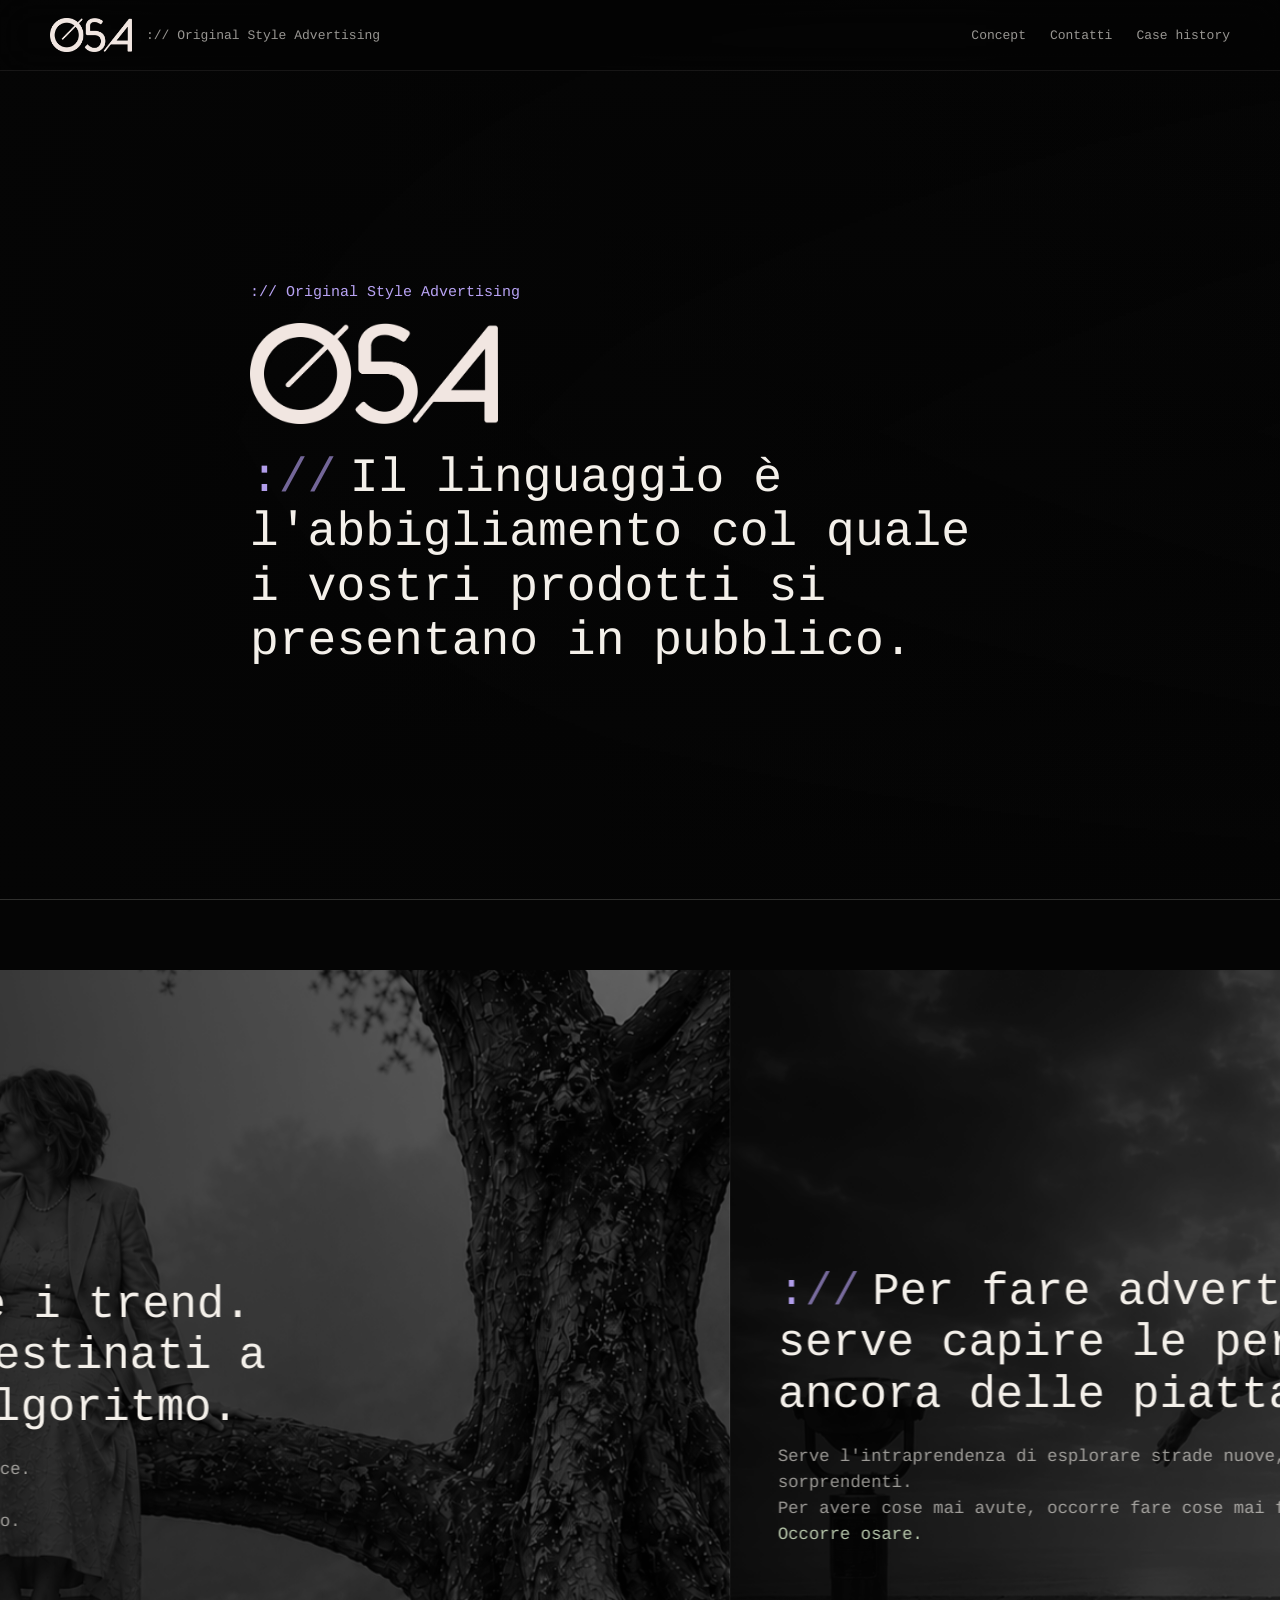
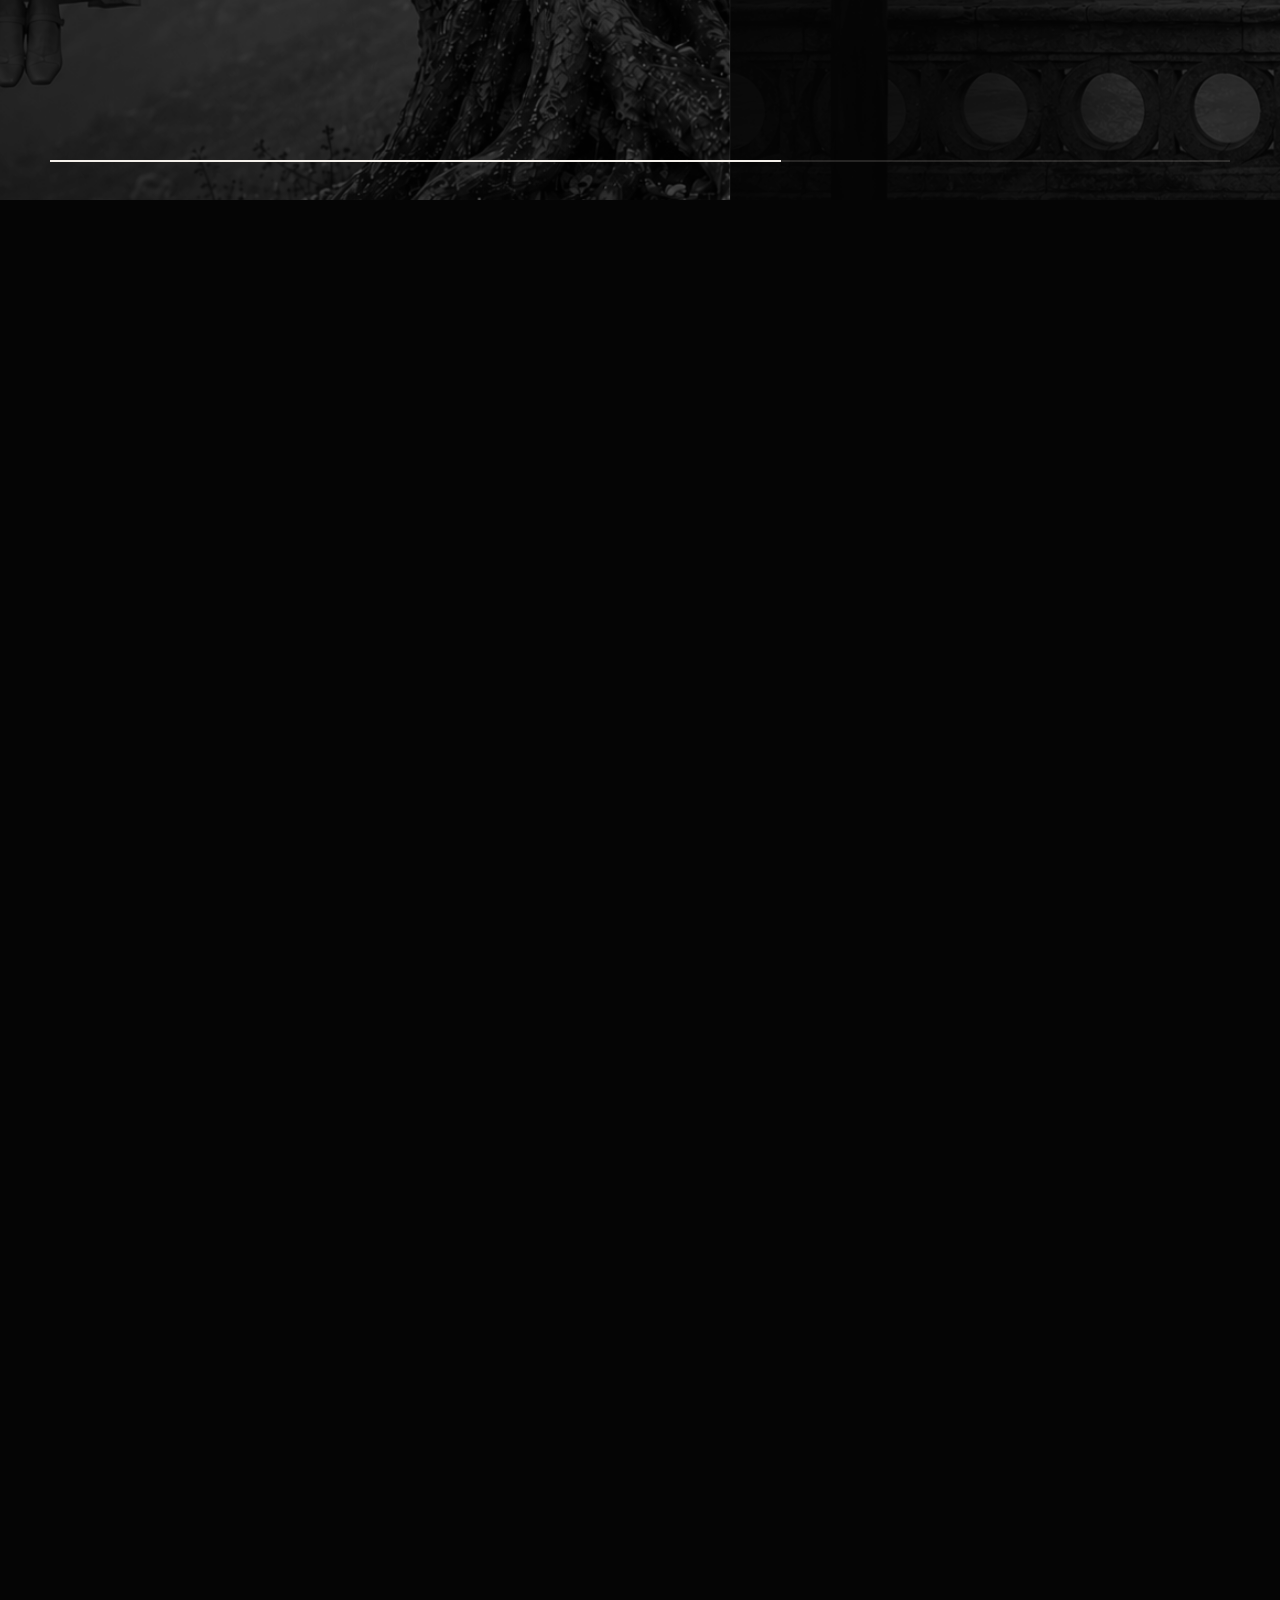
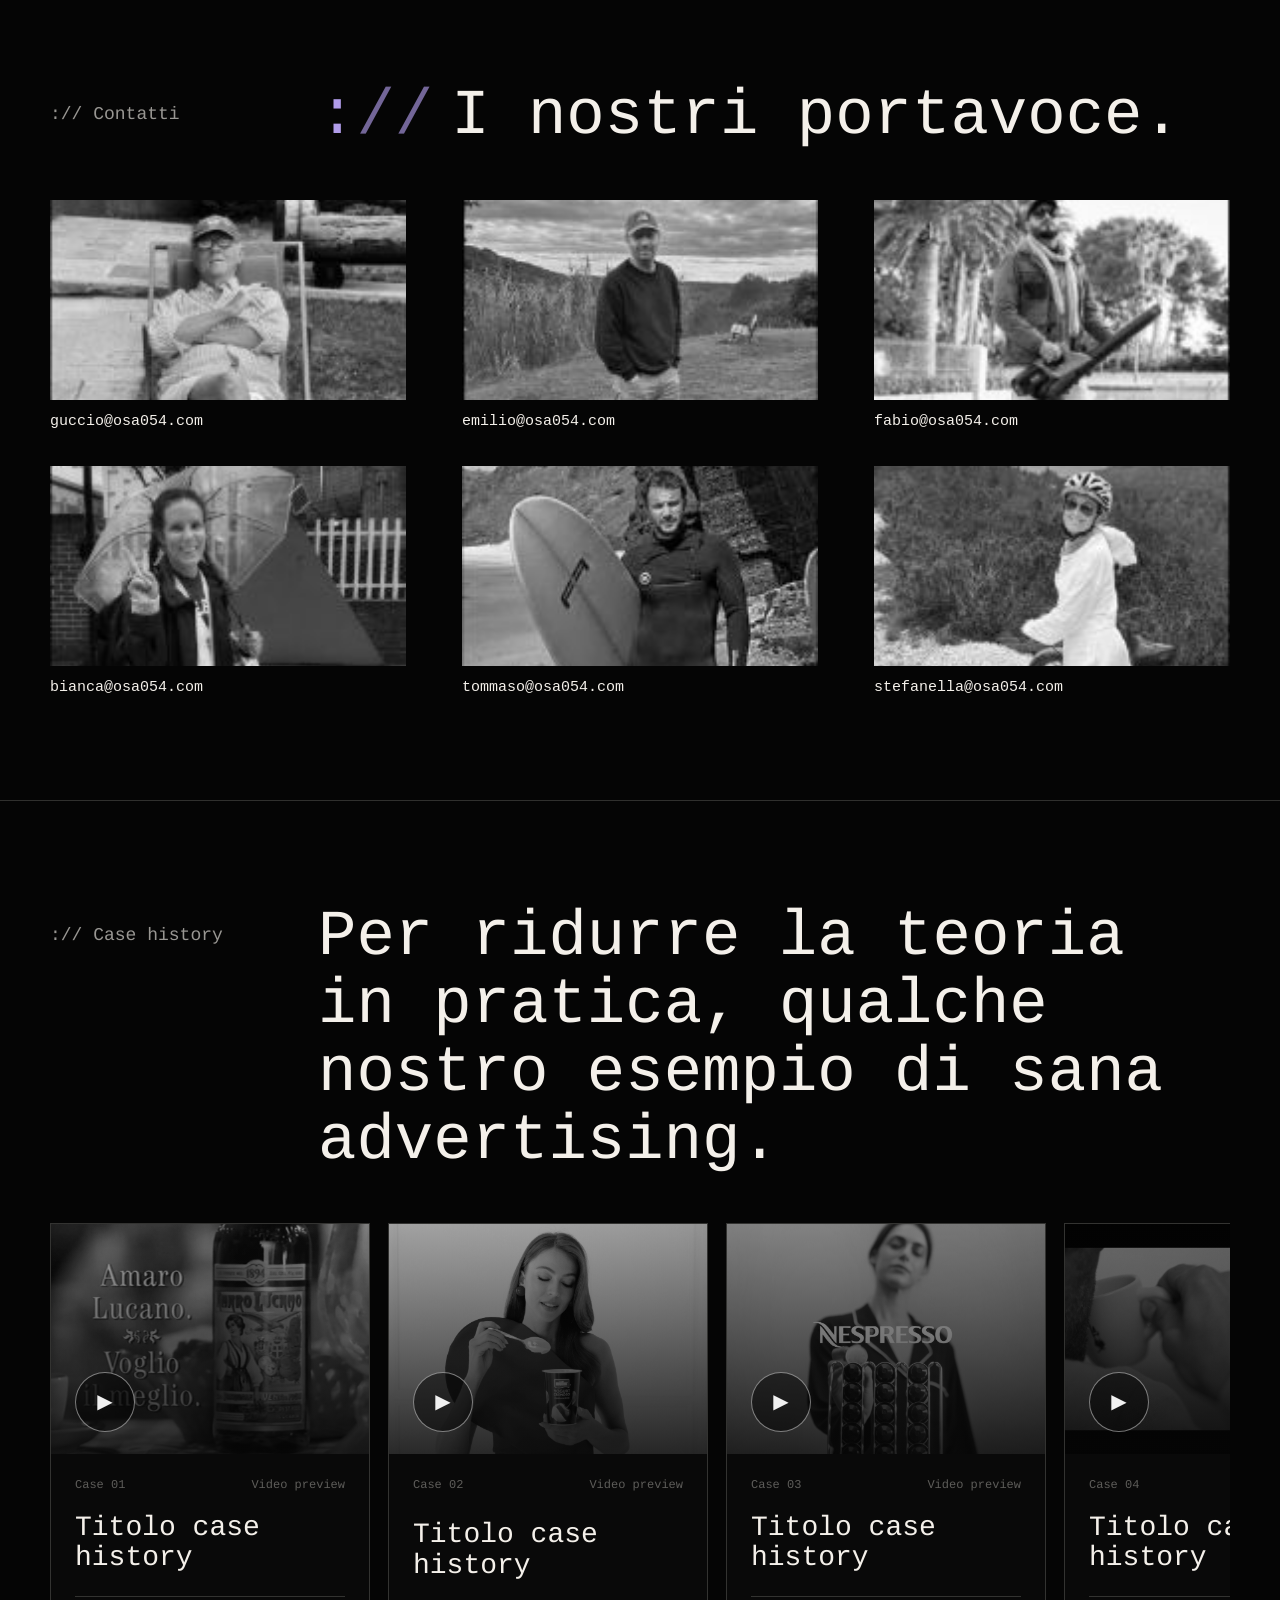
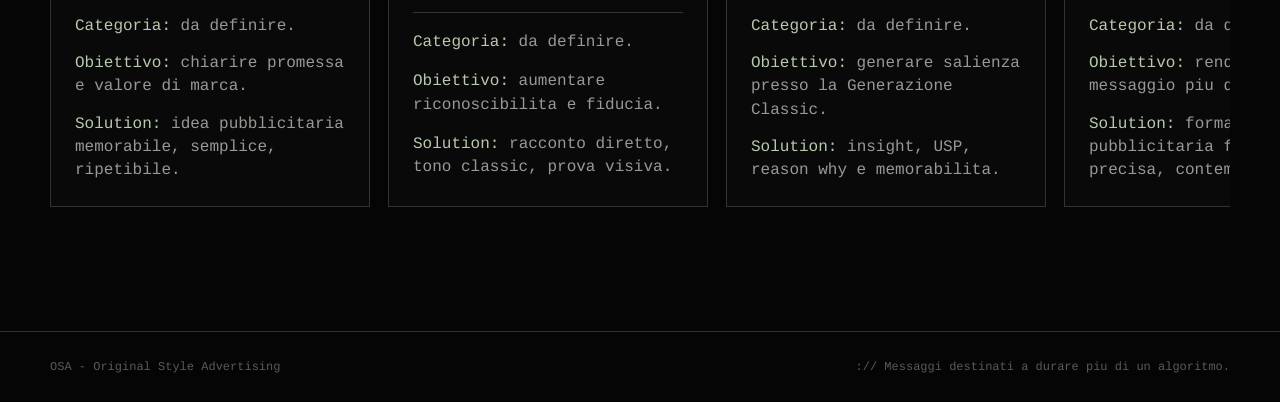
==== html/osa_site_horizontal_concept_courier.html @ 2bb42566 "Update osa_site_horizontal_concept_courier.html" ====
<!doctype html>
<html lang="it">
<head>
  <meta charset="utf-8" />
  <meta name="viewport" content="width=device-width, initial-scale=1" />
  <title>OSA - Horizontal Concept</title>
  <meta name="description" content="OSA - Original Style Advertising. Concept orizzontale, case history e contatti." />
  <style>
    :root {
      --bg: #050505;
      --fg: #f4f0ea;
      --muted: rgba(244, 240, 234, .62);
      --quiet: rgba(244, 240, 234, .36);
      --line: rgba(244, 240, 234, .18);
      --accent: #b8a3f4;
      --sage: #b9c9ad;
      --video: #f0a0a6;
      --static: #a9d6ef;
      --mono: "Courier Prime", "Courier New", Courier, monospace;
      --sans: var(--mono);
    }

    * { box-sizing: border-box; }
    html { scroll-behavior: smooth; background: var(--bg); }
    body {
      margin: 0;
      background: var(--bg);
      color: var(--fg);
      font-family: var(--sans);
      letter-spacing: 0;
      overflow-x: hidden;
      text-rendering: geometricPrecision;
    }

    a { color: inherit; text-decoration: none; }
    img { display: block; max-width: 100%; }

    h1, h2, h3, .mono, .label, .nav, .case-meta, .contacts {
      font-family: var(--mono);
      font-weight: 400;
      letter-spacing: 0;
    }

    .shell {
      width: min(1180px, calc(100% - 48px));
      margin: 0 auto;
    }

    .site-header {
      position: fixed;
      inset: 0 0 auto;
      z-index: 50;
      background: rgba(5, 5, 5, .78);
      border-bottom: 1px solid rgba(244, 240, 234, .08);
      backdrop-filter: blur(18px);
    }

    .nav {
      height: 70px;
      display: flex;
      align-items: center;
      justify-content: space-between;
      gap: 24px;
      color: var(--muted);
      font-size: 13px;
    }

    .brand {
      display: flex;
      align-items: center;
      gap: 14px;
      color: var(--fg);
    }

    .brand img { width: 82px; }
    .brand span { color: var(--muted); white-space: nowrap; }

    .nav-links {
      display: flex;
      align-items: center;
      gap: 24px;
    }

    .nav-links a:hover { color: var(--fg); }

    .hero {
      min-height: 100svh;
      position: relative;
      display: grid;
      align-items: center;
      padding: 118px 0 64px;
      overflow: hidden;
      border-bottom: 1px solid var(--line);
    }

    .hero::before {
      content: "";
      position: absolute;
      inset: 0;
      background:
        linear-gradient(90deg, rgba(5,5,5,.96), rgba(5,5,5,.48) 48%, rgba(5,5,5,.08)),
        linear-gradient(0deg, rgba(5,5,5,.88), rgba(5,5,5,.12) 52%, rgba(5,5,5,.70));
      z-index: 1;
      pointer-events: none;
    }

    .hero-bg {
      position: absolute;
      inset: 0;
      width: 100%;
      height: 100%;
      object-fit: cover;
      filter: grayscale(1);
      opacity: .72;
      transform: scale(1.04);
    }

    .hero-content {
      position: relative;
      z-index: 2;
      max-width: 780px;
    }

    .label {
      margin: 0 0 22px;
      color: var(--accent);
      font-size: 15px;
    }

    h1 {
      margin: 0;
      font-size: clamp(62px, 12vw, 160px);
      line-height: .8;
    }

    .hero-logo {
      width: clamp(138px, 19.4vw, 267px);
      height: auto;
      margin: 0;
    }

    .hero h2 {
      margin: 28px 0 0;
      max-width: 740px;
      font-size: clamp(25px, 3.8vw, 48px);
      line-height: 1.13;
    }

    .horizontal-section {
      position: relative;
      height: 1320vh;
      background: #050505;
      border-bottom: 1px solid var(--line);
    }

    .sticky-track {
      position: sticky;
      top: 0;
      height: 100svh;
      overflow: hidden;
      display: grid;
      align-items: center;
      padding-top: 70px;
    }

    .track-intro {
      position: absolute;
      z-index: 5;
      left: max(24px, calc((100vw - 1180px) / 2));
      top: 102px;
      width: min(480px, calc(100vw - 48px));
      pointer-events: none;
    }

    .track-intro p {
      margin: 12px 0 0;
      color: var(--muted);
      line-height: 1.45;
    }

    .progress-rail {
      position: absolute;
      z-index: 6;
      left: max(24px, calc((100vw - 1180px) / 2));
      right: max(24px, calc((100vw - 1180px) / 2));
      bottom: 38px;
      height: 2px;
      background: rgba(244, 240, 234, .14);
    }

    .progress-rail span {
      display: block;
      width: var(--progress, 0%);
      height: 100%;
      background: var(--fg);
    }

    .horizontal-track {
      display: flex;
      height: calc(100svh - 70px);
      width: max-content;
      transform: translate3d(var(--track-x, 0px), 0, 0);
      will-change: transform;
    }

    .panel {
      width: 100vw;
      min-width: 100vw;
      height: 100%;
      display: grid;
      align-items: center;
      padding: 164px max(24px, calc((100vw - 1180px) / 2)) 118px;
      position: relative;
      overflow: hidden;
      border-right: 1px solid var(--line);
    }

    .panel::before {
      content: "";
      position: absolute;
      inset: 0;
      background:
        linear-gradient(90deg, rgba(5,5,5,.94), rgba(5,5,5,.58) 48%, rgba(5,5,5,.16)),
        var(--panel-img) center / cover no-repeat;
      filter: grayscale(1);
      opacity: .62;
      transform: translate3d(calc(var(--panel-depth, 0) * -16px), 0, 0) scale(1.08);
      will-change: transform;
    }

    .panel-content {
      position: relative;
      z-index: 2;
      max-width: min(820px, calc(100vw - 96px));
      max-height: calc(100svh - 270px);
      transform: translate3d(calc(var(--panel-depth, 0) * 28px), 0, 0);
      will-change: transform;
    }

    .panel h2 {
      margin: 0;
      font-size: clamp(24px, 3.55vw, 52px);
      line-height: 1.13;
      overflow-wrap: normal;
      text-wrap: balance;
    }

    .panel p {
      margin: 24px 0 0;
      max-width: 690px;
      color: var(--muted);
      font-family: var(--mono);
      font-size: clamp(16px, 1.35vw, 20px);
      line-height: 1.5;
    }

    .panel.center-panel {
      align-items: center;
      padding-top: 104px;
      padding-bottom: 104px;
    }

    .panel .stacked {
      display: grid;
      gap: clamp(14px, 2vw, 20px);
    }

    .panel .stacked h2 {
      font-size: clamp(20px, 2.55vw, 40px);
      line-height: 1.15;
    }

    .chart-panel::before {
      background:
        linear-gradient(90deg, rgba(5,5,5,.98), rgba(5,5,5,.84) 46%, rgba(5,5,5,.98));
      opacity: 1;
    }

    .chart-panel {
      align-items: center;
      padding-top: 104px;
      padding-bottom: 104px;
    }

    .chart-layout {
      position: relative;
      z-index: 2;
      display: grid;
      grid-template-columns: minmax(260px, .34fr) minmax(0, .66fr);
      gap: clamp(22px, 4vw, 54px);
      align-items: center;
      justify-self: center;
      width: min(1160px, calc(100vw - 96px));
    }

    .chart-copy {
      max-width: 390px;
      transform: translate3d(calc(var(--panel-depth, 0) * 28px), 0, 0);
      will-change: transform;
    }

    .chart-copy h2 {
      margin: 0;
      font-size: clamp(21px, 2.55vw, 38px);
      line-height: 1.16;
    }

    .chart-visual {
      border: 1px solid var(--line);
      background: #050505;
      overflow: hidden;
      transform: translate3d(calc(var(--panel-depth, 0) * -18px), 0, 0);
      will-change: transform;
      min-height: min(570px, calc(100svh - 214px));
    }

    .chart-eyebrow,
    .source,
    .range-note,
    .media-label,
    .media-line,
    .media-total,
    .donut-center {
      font-family: var(--mono);
      font-weight: 400;
      letter-spacing: 0;
    }

    .chart-eyebrow {
      color: var(--muted);
      font-size: clamp(12px, .92vw, 15px);
      margin: 0 0 16px;
    }

    .source {
      color: var(--quiet);
      font-size: 11px;
      line-height: 1.4;
      margin-top: 18px;
    }

    .population-chart {
      display: grid;
      grid-template-columns: .78fr 1.22fr;
      gap: clamp(18px, 2.3vw, 34px);
      padding: clamp(22px, 3vw, 36px);
      align-items: center;
    }

    .population-hero {
      display: grid;
      gap: 18px;
      align-content: center;
      min-width: 0;
    }

    .big-number {
      color: var(--accent);
      font-family: var(--mono);
      font-size: clamp(50px, 5.4vw, 76px);
      line-height: .86;
      opacity: 0;
      transform: translate3d(-22px, 0, 0);
      transition: opacity .75s ease, transform .75s cubic-bezier(.22, 1, .36, 1);
    }

    .population-hero p {
      margin: 0;
      color: var(--fg);
      font-size: clamp(15px, 1.18vw, 19px);
      line-height: 1.22;
    }

    .progress-track {
      width: 100%;
      height: 14px;
      background: rgba(244, 240, 234, .14);
      overflow: hidden;
    }

    .progress-fill {
      display: block;
      height: 100%;
      width: 0;
      background: var(--accent);
      transition: width 1.15s cubic-bezier(.22, 1, .36, 1);
    }

    .panel.is-active .big-number {
      opacity: 1;
      transform: translate3d(0, 0, 0);
    }

    .panel.is-active .progress-fill {
      width: var(--value);
    }

    .age-bars {
      display: grid;
      gap: 11px;
      min-width: 0;
    }

    .age-row {
      display: grid;
      grid-template-columns: 52px minmax(0, 1fr) 46px;
      gap: 10px;
      align-items: center;
      color: var(--muted);
      font-family: var(--mono);
      font-size: clamp(11px, .78vw, 13px);
    }

    .bar {
      height: 22px;
      background: rgba(244, 240, 234, .1);
      overflow: hidden;
      position: relative;
    }

    .bar span {
      position: absolute;
      inset: 0 auto 0 0;
      width: 0;
      background: rgba(244, 240, 234, .62);
      transition: width 1s cubic-bezier(.22, 1, .36, 1);
      transition-delay: var(--delay, 0ms);
    }

    .age-row.is-over .bar span {
      background: var(--accent);
    }

    .panel.is-active .bar span {
      width: var(--value);
    }

    .range-note {
      display: grid;
      grid-template-columns: repeat(2, 1fr);
      gap: 10px;
      margin-top: 14px;
      color: var(--quiet);
      font-size: 11px;
    }

    .range-note b {
      color: var(--fg);
      font-weight: 400;
    }

    .media-chart {
      padding: clamp(18px, 2.7vw, 32px);
      display: grid;
      grid-template-columns: minmax(180px, .62fr) minmax(0, 1.38fr);
      gap: clamp(18px, 2.4vw, 32px);
      align-items: center;
    }

    .donut-wrap {
      display: grid;
      place-items: center;
      gap: 14px;
    }

    .donut {
      width: min(220px, 28vw);
      aspect-ratio: 1;
      border-radius: 50%;
      background:
        conic-gradient(
          var(--video) 0 56%,
          var(--static) 56% 96%,
          var(--sage) 96% 100%
        );
      position: relative;
      opacity: 0;
      transform: scale(.82) rotate(-18deg);
      transition: opacity .8s ease, transform 1s cubic-bezier(.22, 1, .36, 1);
    }

    .donut::before {
      content: "";
      position: absolute;
      inset: 20%;
      border-radius: 50%;
      background: #050505;
      border: 1px solid rgba(244, 240, 234, .16);
    }

    .donut-center {
      position: absolute;
      inset: 0;
      display: grid;
      place-content: center;
      text-align: center;
      color: var(--fg);
      font-size: 13px;
      line-height: 1.15;
    }

    .donut-center strong {
      display: block;
      color: var(--accent);
      font-size: 34px;
      font-weight: 400;
    }

    .panel.is-active .donut {
      opacity: 1;
      transform: scale(1) rotate(0);
    }

    .legend {
      display: grid;
      gap: 7px;
      width: 100%;
      color: var(--muted);
      font-family: var(--mono);
      font-size: 11px;
    }

    .legend span {
      display: inline-block;
      width: 11px;
      height: 11px;
      margin-right: 9px;
      background: var(--swatch);
    }

    .media-table {
      display: grid;
      gap: 11px;
      min-width: 0;
    }

    .media-group {
      border-top: 1px solid var(--line);
      padding-top: 10px;
      opacity: 0;
      transform: translate3d(0, 18px, 0);
      transition: opacity .7s ease, transform .7s cubic-bezier(.22, 1, .36, 1);
      transition-delay: var(--delay, 0ms);
    }

    .panel.is-active .media-group {
      opacity: 1;
      transform: translate3d(0, 0, 0);
    }

    .media-total {
      display: grid;
      grid-template-columns: 76px minmax(0, 1fr);
      gap: 9px;
      color: var(--fg);
      font-size: clamp(12px, .9vw, 15px);
      line-height: 1.18;
      margin-bottom: 7px;
    }

    .media-total b {
      color: var(--accent);
      font-weight: 400;
    }

    .media-line {
      display: grid;
      grid-template-columns: minmax(0, 1fr) 38px 42px;
      gap: 8px;
      color: var(--muted);
      font-size: 10.5px;
      line-height: 1.25;
    }

    .osa-mark {
      display: inline-block;
      margin-right: .28em;
      color: rgba(184, 163, 244, .96);
      white-space: nowrap;
    }

    .osa-mark .slash {
      color: rgba(184, 163, 244, .62);
    }

    .hl-accent { color: var(--accent); }
    .hl-sage { color: var(--sage); }
    .hl-video { color: var(--video); }
    .hl-static { color: var(--static); }

    .hint {
      position: absolute;
      z-index: 8;
      right: max(24px, calc((100vw - 1180px) / 2));
      bottom: 56px;
      color: var(--quiet);
      font-family: var(--mono);
      font-size: 12px;
    }

    .vertical-section {
      padding: 104px 0;
      border-bottom: 1px solid var(--line);
    }

    .section-head {
      display: grid;
      grid-template-columns: 220px minmax(0, 1fr);
      gap: 48px;
      margin-bottom: 46px;
    }

    .section-head h2 {
      margin: 0;
      font-size: clamp(31px, 5vw, 64px);
      line-height: 1.06;
    }

    .section-head p {
      margin: 18px 0 0;
      max-width: 760px;
      color: var(--muted);
      font-size: 18px;
      line-height: 1.5;
    }

    .case-carousel {
      display: grid;
      grid-auto-flow: column;
      grid-auto-columns: minmax(320px, 40%);
      gap: 18px;
      overflow-x: auto;
      scroll-snap-type: inline mandatory;
      padding-bottom: 20px;
    }

    .case-carousel::-webkit-scrollbar { height: 8px; }
    .case-carousel::-webkit-scrollbar-track { background: rgba(244, 240, 234, .08); }
    .case-carousel::-webkit-scrollbar-thumb { background: rgba(244, 240, 234, .36); }

    .case-card {
      scroll-snap-align: start;
      border: 1px solid var(--line);
      background: #090909;
      min-height: 492px;
      display: grid;
      grid-template-rows: 230px 1fr;
      transition: transform .2s ease, border-color .2s ease;
    }

    .case-card:hover {
      transform: translateY(-6px);
      border-color: rgba(244, 240, 234, .44);
    }

    .yt-thumb {
      position: relative;
      overflow: hidden;
      background: #0b0b0b;
      filter: grayscale(1);
    }

    .yt-thumb img {
      width: 100%;
      height: 100%;
      object-fit: cover;
      opacity: .76;
      transform: scale(1.02);
    }

    .yt-thumb::before {
      content: "";
      position: absolute;
      inset: 0;
      z-index: 1;
      background: linear-gradient(0deg, rgba(5,5,5,.78), rgba(5,5,5,.06));
      pointer-events: none;
    }

    .yt-thumb::after {
      content: "▶";
      position: absolute;
      z-index: 2;
      left: 24px;
      bottom: 22px;
      width: 58px;
      height: 58px;
      display: grid;
      place-items: center;
      border-radius: 50%;
      border: 1px solid rgba(244,240,234,.48);
      background: rgba(5,5,5,.54);
      color: var(--fg);
      font-size: 20px;
    }

    .case-body {
      padding: 24px;
      display: grid;
      gap: 22px;
    }

    .case-meta {
      display: flex;
      justify-content: space-between;
      gap: 18px;
      color: var(--quiet);
      font-size: 12px;
    }

    .case-body h3 {
      margin: 0;
      font-size: 28px;
      line-height: 1.08;
    }

    .case-fields {
      display: grid;
      gap: 14px;
      border-top: 1px solid var(--line);
      padding-top: 18px;
    }

    .case-fields p {
      margin: 0;
      color: var(--muted);
      line-height: 1.45;
    }

    .case-fields b {
      color: var(--sage);
      font-family: var(--mono);
      font-weight: 400;
    }

    .contacts {
      display: grid;
      grid-template-columns: repeat(3, 1fr);
      gap: 36px 56px;
      margin-top: 48px;
      font-size: 15px;
    }

    .contact-person {
      appearance: none;
      border: 0;
      padding: 0;
      background: transparent;
      color: inherit;
      text-align: left;
      cursor: pointer;
      font: inherit;
    }

    .contact-image {
      width: 100%;
      aspect-ratio: 16 / 9;
      overflow: hidden;
      margin-bottom: 13px;
      background: #0b0b0b;
    }

    .contact-person img {
      width: 100%;
      height: 100%;
      object-fit: cover;
      filter: grayscale(1);
      transform: scale(1);
      transition: transform .28s ease;
    }

    .contact-person:hover img,
    .contact-person:focus-visible img {
      transform: scale(1.05);
    }

    .contact-person span {
      display: block;
      color: var(--fg);
    }

    .contact-person:focus-visible {
      outline: 1px solid var(--accent);
      outline-offset: 8px;
    }

    .modal {
      position: fixed;
      inset: 0;
      z-index: 100;
      display: none;
      place-items: center;
      padding: 24px;
    }

    .modal.is-open {
      display: grid;
    }

    .modal-backdrop {
      position: absolute;
      inset: 0;
      background: rgba(5, 5, 5, .78);
      backdrop-filter: blur(10px);
    }

    .modal-panel {
      position: relative;
      z-index: 1;
      width: min(520px, 100%);
      border: 1px solid var(--line);
      background: #090909;
      padding: clamp(24px, 4vw, 36px);
    }

    .modal-head {
      display: flex;
      justify-content: space-between;
      gap: 24px;
      align-items: start;
      margin-bottom: 28px;
    }

    .modal-head h2 {
      margin: 0;
      font-size: clamp(24px, 4vw, 38px);
      line-height: 1.05;
    }

    .modal-close {
      appearance: none;
      border: 1px solid var(--line);
      background: transparent;
      color: var(--fg);
      width: 38px;
      height: 38px;
      cursor: pointer;
      font: 24px/1 var(--mono);
    }

    .contact-form {
      display: grid;
      gap: 16px;
    }

    .contact-form label {
      display: grid;
      gap: 8px;
      color: var(--muted);
      font-size: 12px;
    }

    .contact-form input,
    .contact-form textarea {
      width: 100%;
      border: 1px solid var(--line);
      background: #050505;
      color: var(--fg);
      font: 15px/1.35 var(--mono);
      padding: 13px 14px;
      resize: vertical;
    }

    .contact-form textarea {
      min-height: 132px;
    }

    .contact-form button {
      justify-self: start;
      border: 1px solid rgba(244, 240, 234, .42);
      background: var(--fg);
      color: var(--bg);
      font: 14px/1 var(--mono);
      padding: 14px 18px;
      cursor: pointer;
    }

    footer {
      padding: 28px 0;
      color: var(--quiet);
      font-family: var(--mono);
      font-size: 12px;
    }

    .footer-row {
      display: flex;
      justify-content: space-between;
      gap: 24px;
    }

    .reveal {
      opacity: 0;
      transform: translate3d(0, 42px, 0);
      transition: opacity .75s cubic-bezier(.22, 1, .36, 1), transform .75s cubic-bezier(.22, 1, .36, 1);
      transition-delay: var(--delay, 0ms);
    }

    .reveal.is-visible {
      opacity: 1;
      transform: translate3d(0, 0, 0);
    }

    @media (max-width: 920px) {
      .shell { width: min(100% - 32px, 1180px); }
      .nav { height: 64px; }
      .brand img { width: 70px; }
      .brand span { display: none; }
      .nav-links { gap: 13px; font-size: 12px; }
      .nav-links a:first-child { display: none; }

      .hero {
        min-height: 92svh;
        align-items: end;
        padding: 104px 0 46px;
      }

      .hero::before {
        background:
          linear-gradient(90deg, rgba(5,5,5,.92), rgba(5,5,5,.42) 66%, rgba(5,5,5,.08)),
          linear-gradient(0deg, rgba(5,5,5,.96), rgba(5,5,5,.18) 58%, rgba(5,5,5,.70));
      }

      .hero-bg {
        object-position: 56% center;
        opacity: .68;
      }

      .hero-logo {
        width: clamp(118px, 42vw, 178px);
      }

      .hero h2 {
        max-width: 100%;
        font-size: clamp(27px, 8.7vw, 44px);
        line-height: 1.13;
      }

      .horizontal-section {
        height: auto;
      }

      .sticky-track {
        position: relative;
        height: auto;
        padding-top: 0;
        overflow: visible;
      }

      .track-intro,
      .progress-rail,
      .hint {
        display: none;
      }

      .horizontal-track {
        display: block;
        width: 100%;
        height: auto;
        transform: none !important;
      }

      .panel {
        width: 100%;
        min-width: 100%;
        min-height: 70svh;
        padding: 84px 16px 72px;
        border-top: 1px solid rgba(244, 240, 234, .12);
        content-visibility: auto;
        contain-intrinsic-size: 720px;
      }

      .panel-content,
      .panel::before {
        transform: none;
      }

      .panel-content {
        max-width: 100%;
        max-height: none;
      }

      .panel h2 {
        font-size: clamp(25px, 8.2vw, 43px);
        line-height: 1.14;
      }

      .panel p {
        font-size: clamp(15px, 4.4vw, 18px);
        line-height: 1.48;
      }

      .panel.center-panel,
      .chart-panel {
        padding-top: 84px;
        padding-bottom: 72px;
      }

      .chart-layout {
        grid-template-columns: 1fr;
        width: 100%;
        gap: 24px;
      }

      .chart-copy {
        max-width: 100%;
      }

      .chart-copy h2 {
        font-size: clamp(24px, 7.5vw, 38px);
      }

      .chart-visual {
        min-height: auto;
        transform: none !important;
      }

      .population-chart,
      .media-chart {
        grid-template-columns: 1fr;
        padding: 20px;
      }

      .donut {
        width: min(260px, 68vw);
      }

      .big-number,
      .media-group,
      .donut {
        opacity: 1;
        transform: none;
      }

      .progress-fill,
      .bar span {
        width: var(--value);
      }

      .vertical-section { padding: 76px 0; }
      .section-head { grid-template-columns: 1fr; gap: 22px; }
      .section-head h2 { font-size: clamp(31px, 9vw, 48px); }
      .case-carousel {
        grid-auto-columns: minmax(280px, 86%);
        scroll-padding-inline: 16px;
        overscroll-behavior-inline: contain;
      }
      .contacts { grid-template-columns: 1fr; }
      .footer-row { flex-direction: column; }

      @supports (animation-timeline: view()) {
        .panel-content,
        .chart-layout,
        .contact-person,
        .case-card {
          animation: mobile-reveal both ease-out;
          animation-timeline: view();
          animation-range: entry 0% cover 34%;
        }

        .panel::before {
          animation: mobile-bg both ease-out;
          animation-timeline: view();
          animation-range: entry 0% cover 45%;
        }
      }
    }

    @keyframes mobile-reveal {
      from {
        opacity: .24;
        transform: translate3d(0, 26px, 0) scale(.985);
      }
      to {
        opacity: 1;
        transform: translate3d(0, 0, 0) scale(1);
      }
    }

    @keyframes mobile-bg {
      from { opacity: .42; }
      to { opacity: .62; }
    }

    @media (prefers-reduced-motion: reduce) {
      html { scroll-behavior: auto; }
      .horizontal-track,
      .panel-content,
      .panel::before,
      .reveal,
      .reveal.is-visible {
        transform: none !important;
        transition: none !important;
      }
      .reveal { opacity: 1; }
    }
  </style>
</head>
<body>
  <header class="site-header">
    <nav class="shell nav" aria-label="Navigazione principale">
      <a class="brand" href="#top" aria-label="OSA">
        <img src="../img/logo_osa.png" alt="OSA" />
        <span>:// Original Style Advertising</span>
      </a>
      <div class="nav-links">
        <a href="#concept">Concept</a>
        <a href="#contatti">Contatti</a>
        <a href="#case-history">Case history</a>
      </div>
    </nav>
  </header>

  <main id="top">
    <section class="hero">
      <video class="hero-bg" src="../video/No_camera_movement_natural_movement_202605211233.mp4" autoplay muted playsinline loop preload="metadata" aria-hidden="true"></video>
      <div class="shell hero-content reveal">
        <p class="label">:// Original Style Advertising</p>
        <img class="hero-logo" src="../img/logo_osa.png" alt="OSA" />
        <h2><span class="osa-mark">:<span class="slash">//</span></span>Il linguaggio è l'abbigliamento col quale i vostri prodotti si presentano in pubblico.</h2>
      </div>
    </section>

    <section id="concept" class="horizontal-section" aria-label="Concept OSA in navigazione orizzontale">
      <div class="sticky-track">
        <div class="progress-rail" aria-hidden="true"><span id="conceptProgress"></span></div>

        <div class="horizontal-track" id="horizontalTrack">
          <article class="panel" style="--panel-img: url('../foto/osa_uomo_all_oblo_della_nave.png')">
            <div class="panel-content">
              <h2><span class="osa-mark">:<span class="slash">//</span></span>Uno specifico target, il vostro core, battezzabile <span class="hl-accent">"Generazione Classic"</span>, si riconosce poco o niente in certi linguaggi usati oggi in comunicazione.</h2>
            </div>
          </article>

          <article class="panel" style="--panel-img: url('../foto/osa_coppia_sulla_citta_antica.png')">
            <div class="panel-content">
              <h2><span class="osa-mark">:<span class="slash">//</span></span>È <span class="hl-sage">Over-54</span>, osserva il mondo da una posizione privilegiata, ha risorse finanziarie, stabilità economica e predisposizione al consumo.</h2>
            </div>
          </article>

          <article class="panel chart-panel">
            <div class="chart-layout">
              <div class="chart-copy">
                <h2><span class="osa-mark">:<span class="slash">//</span></span>È un target consistente, lo sapete già, è una vostra fonte di fatturato.</h2>
                <p class="source">Fonte: distribuzione della popolazione 2025 - Italia. Calcolo OSA su fasce d'età: Over-54 = 55 anni e oltre.</p>
              </div>
              <div class="chart-visual population-chart" aria-label="Distribuzione popolazione 2025 - Italia">
                <div class="population-hero">
                  <p class="chart-eyebrow">Distribuzione popolazione 2025 - Italia</p>
                  <div class="big-number">40,5%</div>
                  <p>Over-54<br>23.862.260 persone<br>su 58.943.464 residenti</p>
                  <div class="progress-track" aria-hidden="true"><span class="progress-fill" style="--value: 40.5%"></span></div>
                  <div class="range-note">
                    <span><b>25-54</b><br>37,6%</span>
                    <span><b>Over-54</b><br>40,5%</span>
                  </div>
                </div>
                <div class="age-bars">
                  <p class="chart-eyebrow">Fasce d'età</p>
                  <div class="age-row"><span>25-44</span><div class="bar"><span style="--value: 100%; --delay: 60ms"></span></div><span>22,4%</span></div>
                  <div class="age-row"><span>45-54</span><div class="bar"><span style="--value: 68%; --delay: 140ms"></span></div><span>15,2%</span></div>
                  <div class="age-row is-over"><span>55-64</span><div class="bar"><span style="--value: 70%; --delay: 220ms"></span></div><span>15,7%</span></div>
                  <div class="age-row is-over"><span>65-74</span><div class="bar"><span style="--value: 53%; --delay: 300ms"></span></div><span>11,9%</span></div>
                  <div class="age-row is-over"><span>75+</span><div class="bar"><span style="--value: 58%; --delay: 380ms"></span></div><span>12,9%</span></div>
                </div>
              </div>
            </div>
          </article>

          <article class="panel" style="--panel-img: url('../foto/osa_donna_con_cornice_nel_campo.png')">
            <div class="panel-content">
              <h2><span class="osa-mark">:<span class="slash">//</span></span>È il più numeroso.<br>E il linguaggio TV style è quello con cui familiarizza di più.</h2>
            </div>
          </article>

          <article class="panel chart-panel">
            <div class="chart-layout">
              <div class="chart-copy">
                <h2><span class="osa-mark">:<span class="slash">//</span></span>Sarà per questo che il sistema TV primeggia ancora oggi?</h2>
                <p class="source">Fonte: Osservatorio Internet Media Politecnico di Milano su dati Nielsen e bilanci operatori. Dati pre-consuntivo.</p>
              </div>
              <div class="chart-visual media-chart" aria-label="Mercato media 2025">
                <div class="donut-wrap">
                  <p class="chart-eyebrow">Mercato media 2025</p>
                  <div class="donut" aria-hidden="true">
                    <div class="donut-center"><strong>56%</strong>VIDEO<br>mercato</div>
                  </div>
                  <div class="legend">
                    <div><span style="--swatch: var(--video)"></span>Video 56%</div>
                    <div><span style="--swatch: var(--static)"></span>Statica 40%</div>
                    <div><span style="--swatch: var(--sage)"></span>Audio 4%</div>
                  </div>
                </div>
                <div class="media-table">
                  <div class="media-group" style="--delay: 80ms">
                    <div class="media-total"><span class="hl-video">VIDEO</span><b>56% mercato / +5% vs 2024</b></div>
                    <div class="media-line"><span>Tv lineare</span><span>58%</span><span>-1%</span></div>
                    <div class="media-line"><span>Video online</span><span>38%</span><span>+13%</span></div>
                    <div class="media-line"><span>Video OOH</span><span>4%</span><span>+23%</span></div>
                  </div>
                  <div class="media-group" style="--delay: 180ms">
                    <div class="media-total"><span class="hl-static">STATICA</span><b>40% mercato / +5% vs 2024</b></div>
                    <div class="media-line"><span>Statica online</span><span>77%</span><span>+7%</span></div>
                    <div class="media-line"><span>Stampa</span><span>12%</span><span>-6%</span></div>
                    <div class="media-line"><span>Statica OOH</span><span>11%</span><span>+3%</span></div>
                  </div>
                  <div class="media-group" style="--delay: 280ms">
                    <div class="media-total"><span class="hl-sage">AUDIO</span><b>4% mercato / +3% vs 2024</b></div>
                    <div class="media-line"><span>Radio</span><span>90%</span><span>+2%</span></div>
                    <div class="media-line"><span>Digital Audio</span><span>10%</span><span>+10%</span></div>
                  </div>
                </div>
              </div>
            </div>
          </article>

          <article class="panel" style="--panel-img: url('../foto/osa_uomo_che_spia_da_dietro_muro.png')">
            <div class="panel-content">
              <div class="stacked">
                <h2><span class="osa-mark">:<span class="slash">//</span></span>Quel linguaggio, in comunicazione, lo si chiamava advertising.<br>Sì, pubblicità, parola che può suonare anacronistica.</h2>
                <h2><span class="osa-mark">:<span class="slash">//</span></span>Ma il target <span class="hl-accent">"Over-54"</span> ci è cresciuto col linguaggio dell'advertising.<br>E oggi lo cerca, perché gli manca.</h2>
              </div>
            </div>
          </article>

          <article class="panel" style="--panel-img: url('../foto/osa_uomo_e_donna_sull_asse_in_equilibrio.png')">
            <div class="panel-content">
              <h2><span class="osa-mark">:<span class="slash">//</span></span>Original Style Advertsing, "OSA", per gli amici, è una <span class="hl-sage">nuova idea di agenzia</span> di comunicazione.</h2>
              <p>Nasce con un approccio culturale e scientifico pubblicitario. Riattualizzato, per spostare gli equilibri nel mercato contemporaneo.</p>
            </div>
          </article>

          <article class="panel" style="--panel-img: url('../foto/osa_donna_sull_albero_con_binocolo.png')">
            <div class="panel-content">
              <h2><span class="osa-mark">:<span class="slash">//</span></span>OSA non insegue i trend.<br>Ma crea messaggi destinati a durare più di un algoritmo.</h2>
              <p>Usa insight, USP, reason why e supporting evidence.<br>Studia una "Classic" promise e la valorizza.<br>Analogico o digitale che sia il mezzo pianificato.</p>
            </div>
          </article>

          <article class="panel" style="--panel-img: url('../foto/osa_uomo_in_verticale_sul_belvedere.png')">
            <div class="panel-content">
              <h2><span class="osa-mark">:<span class="slash">//</span></span>Per fare advertising oggi, serve capire le persone, prima ancora delle piattaforme.</h2>
              <p>Serve l'intraprendenza di esplorare strade nuove, originali, sorprendenti.<br>Per avere cose mai avute, occorre fare cose mai fatte.<br><span class="hl-sage">Occorre osare.</span></p>
            </div>
          </article>

          <article class="panel" style="--panel-img: url('../foto/osa_donna_sulla_scala_davanti_al_muro.png')">
            <div class="panel-content">
              <h2><span class="osa-mark">:<span class="slash">//</span></span>OSA<br>è il nostro nome.<br><br>Ma anche<br>la nostra missione.</h2>
            </div>
          </article>

          <article class="panel center-panel" style="--panel-img: url('../foto/osa_uomo_attraversa_porta_in_strada.png')">
            <div class="panel-content">
              <h2><span class="osa-mark">:<span class="slash">//</span></span>Conosciamo alla perfezione il linguaggio che funziona sul vostro target.</h2>
              <p>Usiamo la forma pubblicitaria per esaltare il contenuto e dare consistenza alla comunicazione.<br><br>In sintesi, facciamo dell'advertising un potente strumento di business.<br><br>Così come è sempre stato.</p>
            </div>
          </article>

          <article class="panel" style="--panel-img: url('../foto/osa_uomo_sul_monociclo_sopra_la_citta.png')">
            <div class="panel-content">
              <h2><span class="osa-mark">:<span class="slash">//</span></span>Dietro e dentro OSA c'è una struttura contemporanea fatta di creativi, producer e manager di tutte le età.</h2>
              <p>Esperienza e visione, insieme.</p>
            </div>
          </article>

          <article class="panel" style="--panel-img: url('../foto/osa_donna_dietro_siepe.png')">
            <div class="panel-content">
              <h2><span class="osa-mark">:<span class="slash">//</span></span>Se volete saperne di più, perché non fate una chiacchierata con un portavoce di OSA?</h2>
              <p>Scegliete voi chi.</p>
            </div>
          </article>
        </div>
      </div>
    </section>

    <section id="contatti" class="vertical-section">
      <div class="shell">
        <div class="section-head reveal">
          <p class="label">:// Contatti</p>
          <div>
            <h2><span class="osa-mark">:<span class="slash">//</span></span>I nostri portavoce.</h2>
          </div>
        </div>

        <div class="contacts">
          <button class="contact-person reveal" type="button" data-contact="guccio@osa054.com" data-name="Guccio">
            <div class="contact-image">
              <img src="../img/portavoce/guccio.png" alt="Guccio" />
            </div>
            <span>guccio@osa054.com</span>
          </button>
          <button class="contact-person reveal" type="button" data-contact="emilio@osa054.com" data-name="Emilio">
            <div class="contact-image">
              <img src="../img/portavoce/emilio.png" alt="Emilio" />
            </div>
            <span>emilio@osa054.com</span>
          </button>
          <button class="contact-person reveal" type="button" data-contact="fabio@osa054.com" data-name="Fabio">
            <div class="contact-image">
              <img src="../img/portavoce/fabio.png" alt="Fabio" />
            </div>
            <span>fabio@osa054.com</span>
          </button>
          <button class="contact-person reveal" type="button" data-contact="bianca@osa054.com" data-name="Bianca">
            <div class="contact-image">
              <img src="../img/portavoce/bianca.png" alt="Bianca" />
            </div>
            <span>bianca@osa054.com</span>
          </button>
          <button class="contact-person reveal" type="button" data-contact="tommaso@osa054.com" data-name="Tommaso">
            <div class="contact-image">
              <img src="../img/portavoce/tommaso.png" alt="Tommaso" />
            </div>
            <span>tommaso@osa054.com</span>
          </button>
          <button class="contact-person reveal" type="button" data-contact="stefanella@osa054.com" data-name="Stefanella">
            <div class="contact-image">
              <img src="../img/portavoce/stefanella.png" alt="Stefanella" />
            </div>
            <span>stefanella@osa054.com</span>
          </button>
        </div>
      </div>
    </section>

    <section id="case-history" class="vertical-section">
      <div class="shell">
        <div class="section-head reveal">
          <p class="label">:// Case history</p>
          <div>
            <h2>Per ridurre la teoria in pratica, qualche nostro esempio di sana advertising.</h2>
          </div>
        </div>

        <div class="case-carousel">
          <article class="case-card reveal">
            <div class="yt-thumb">
              <img src="../youtube/cover/Gruppo 2.jpg" alt="" />
            </div>
            <div class="case-body">
              <div class="case-meta"><span>Case 01</span><span>Video preview</span></div>
              <h3>Titolo case history</h3>
              <div class="case-fields">
                <p><b>Categoria:</b> da definire.</p>
                <p><b>Obiettivo:</b> chiarire promessa e valore di marca.</p>
                <p><b>Solution:</b> idea pubblicitaria memorabile, semplice, ripetibile.</p>
              </div>
            </div>
          </article>

          <article class="case-card reveal">
            <div class="yt-thumb">
              <img src="../youtube/cover/Livello 1.jpg" alt="" />
            </div>
            <div class="case-body">
              <div class="case-meta"><span>Case 02</span><span>Video preview</span></div>
              <h3>Titolo case history</h3>
              <div class="case-fields">
                <p><b>Categoria:</b> da definire.</p>
                <p><b>Obiettivo:</b> aumentare riconoscibilita e fiducia.</p>
                <p><b>Solution:</b> racconto diretto, tono classic, prova visiva.</p>
              </div>
            </div>
          </article>

          <article class="case-card reveal">
            <div class="yt-thumb">
              <img src="../youtube/cover/Livello 2.jpg" alt="" />
            </div>
            <div class="case-body">
              <div class="case-meta"><span>Case 03</span><span>Video preview</span></div>
              <h3>Titolo case history</h3>
              <div class="case-fields">
                <p><b>Categoria:</b> da definire.</p>
                <p><b>Obiettivo:</b> generare salienza presso la Generazione Classic.</p>
                <p><b>Solution:</b> insight, USP, reason why e memorabilita.</p>
              </div>
            </div>
          </article>

          <article class="case-card reveal">
            <div class="yt-thumb">
              <img src="../youtube/cover/Livello 3.jpg" alt="" />
            </div>
            <div class="case-body">
              <div class="case-meta"><span>Case 04</span><span>Video preview</span></div>
              <h3>Titolo case history</h3>
              <div class="case-fields">
                <p><b>Categoria:</b> da definire.</p>
                <p><b>Obiettivo:</b> rendere il messaggio piu distintivo.</p>
                <p><b>Solution:</b> forma pubblicitaria forte, precisa, contemporanea.</p>
              </div>
            </div>
          </article>

          <article class="case-card reveal">
            <div class="yt-thumb">
              <img src="../youtube/cover/Livello 4.jpg" alt="" />
            </div>
            <div class="case-body">
              <div class="case-meta"><span>Case 05</span><span>Video preview</span></div>
              <h3>Titolo case history</h3>
              <div class="case-fields">
                <p><b>Categoria:</b> da definire.</p>
                <p><b>Obiettivo:</b> trasformare la promessa in ricordo.</p>
                <p><b>Solution:</b> una forma narrativa riconoscibile, adatta al mezzo.</p>
              </div>
            </div>
          </article>
        </div>
      </div>
    </section>

    <div class="modal" id="contactModal" aria-hidden="true">
      <div class="modal-backdrop" data-close-modal></div>
      <div class="modal-panel" role="dialog" aria-modal="true" aria-labelledby="contactModalTitle">
        <div class="modal-head">
          <h2 id="contactModalTitle">Contatta OSA</h2>
          <button class="modal-close" type="button" data-close-modal aria-label="Chiudi">×</button>
        </div>
        <form class="contact-form">
          <label>Nome
            <input type="text" name="nome" autocomplete="name" required />
          </label>
          <label>Email
            <input type="email" name="email" autocomplete="email" required />
          </label>
          <label>Messaggio
            <textarea name="messaggio" required></textarea>
          </label>
          <button type="submit">Invia</button>
        </form>
      </div>
    </div>
  </main>

  <footer>
    <div class="shell footer-row">
      <span>OSA - Original Style Advertising</span>
      <span>:// Messaggi destinati a durare piu di un algoritmo.</span>
    </div>
  </footer>

  <script>
    const horizontalSection = document.querySelector(".horizontal-section");
    const track = document.getElementById("horizontalTrack");
    const progress = document.getElementById("conceptProgress");
    const panels = Array.from(document.querySelectorAll(".panel"));
    let targetX = 0;
    let currentX = 0;
    let targetRatio = 0;
    let currentRatio = 0;
    let rafId = null;

    function clamp(value, min, max) {
      return Math.max(min, Math.min(max, value));
    }

    function measureHorizontal() {
      if (!horizontalSection || !track || window.matchMedia("(max-width: 920px)").matches) {
        targetX = 0;
        currentX = 0;
        targetRatio = 0;
        currentRatio = 0;
        if (track) track.style.setProperty("--track-x", "0px");
        if (progress) progress.style.setProperty("--progress", "0%");
        return;
      }

      const rect = horizontalSection.getBoundingClientRect();
      const maxScroll = horizontalSection.offsetHeight - window.innerHeight;
      const travelled = clamp(-rect.top, 0, maxScroll);
      const ratio = maxScroll > 0 ? travelled / maxScroll : 0;
      const maxX = track.scrollWidth - window.innerWidth;
      targetX = -maxX * ratio;
      targetRatio = ratio;
      startHorizontalAnimation();
    }

    function renderHorizontal() {
      currentX += (targetX - currentX) * 0.095;
      currentRatio += (targetRatio - currentRatio) * 0.095;

      track.style.setProperty("--track-x", `${currentX.toFixed(2)}px`);
      progress.style.setProperty("--progress", `${currentRatio * 100}%`);

      panels.forEach((panel, index) => {
        const panelCenter = index / Math.max(panels.length - 1, 1);
        const depth = clamp((currentRatio - panelCenter) * 2, -1, 1);
        panel.style.setProperty("--panel-depth", depth.toFixed(3));
        panel.classList.toggle("is-active", Math.abs(currentRatio - panelCenter) < .045);
      });

      if (Math.abs(targetX - currentX) > 0.2 || Math.abs(targetRatio - currentRatio) > 0.001) {
        rafId = requestAnimationFrame(renderHorizontal);
      } else {
        currentX = targetX;
        currentRatio = targetRatio;
        track.style.setProperty("--track-x", `${currentX.toFixed(2)}px`);
        progress.style.setProperty("--progress", `${currentRatio * 100}%`);
        rafId = null;
      }
    }

    function startHorizontalAnimation() {
      if (!rafId) {
        rafId = requestAnimationFrame(renderHorizontal);
      }
    }

    const revealObserver = new IntersectionObserver((entries) => {
      entries.forEach((entry) => {
        if (entry.isIntersecting) {
          entry.target.classList.add("is-visible");
          revealObserver.unobserve(entry.target);
        }
      });
    }, { threshold: .16, rootMargin: "0px 0px -8% 0px" });

    document.querySelectorAll(".reveal").forEach((item, index) => {
      item.style.setProperty("--delay", `${Math.min(index % 4, 3) * 70}ms`);
      revealObserver.observe(item);
    });

    const contactModal = document.getElementById("contactModal");
    const contactModalTitle = document.getElementById("contactModalTitle");
    const contactForm = document.querySelector(".contact-form");
    let activeContactEmail = "";

    function openContactModal(person) {
      activeContactEmail = person.dataset.contact || "";
      contactModalTitle.textContent = `Contatta ${person.dataset.name || "OSA"}`;
      contactModal.classList.add("is-open");
      contactModal.setAttribute("aria-hidden", "false");
      document.body.style.overflow = "hidden";
      const firstInput = contactForm.querySelector("input");
      if (firstInput) firstInput.focus();
    }

    function closeContactModal() {
      contactModal.classList.remove("is-open");
      contactModal.setAttribute("aria-hidden", "true");
      document.body.style.overflow = "";
    }

    document.querySelectorAll(".contact-person").forEach((person) => {
      person.addEventListener("click", () => openContactModal(person));
    });

    document.querySelectorAll("[data-close-modal]").forEach((item) => {
      item.addEventListener("click", closeContactModal);
    });

    document.addEventListener("keydown", (event) => {
      if (event.key === "Escape" && contactModal.classList.contains("is-open")) {
        closeContactModal();
      }
    });

    contactForm.addEventListener("submit", (event) => {
      event.preventDefault();
      const formData = new FormData(contactForm);
      const nome = formData.get("nome") || "";
      const email = formData.get("email") || "";
      const messaggio = formData.get("messaggio") || "";
      const subject = encodeURIComponent(`Contatto OSA - ${nome}`);
      const body = encodeURIComponent(`Nome: ${nome}\nEmail: ${email}\n\n${messaggio}`);
      window.location.href = `mailto:${activeContactEmail}?subject=${subject}&body=${body}`;
    });

    measureHorizontal();
    window.addEventListener("scroll", measureHorizontal, { passive: true });
    window.addEventListener("resize", measureHorizontal);
  </script>
</body>
</html>
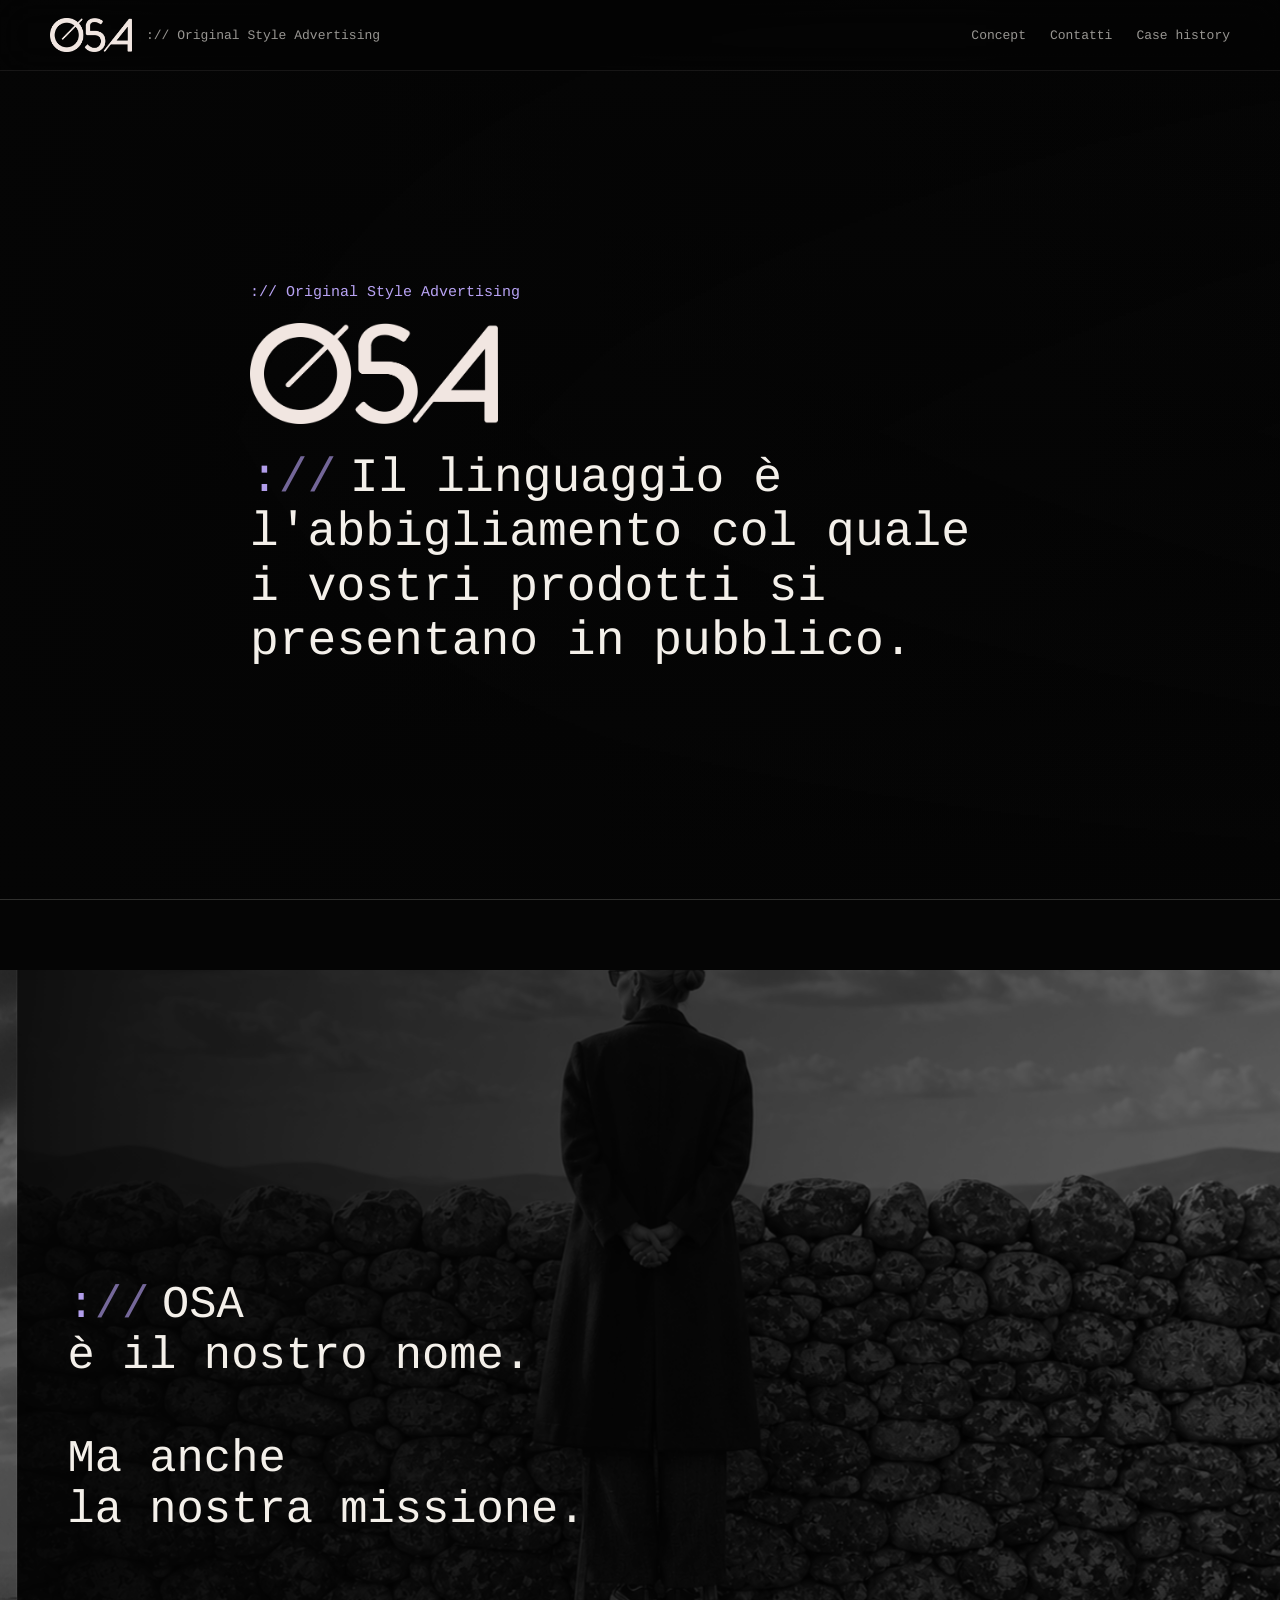
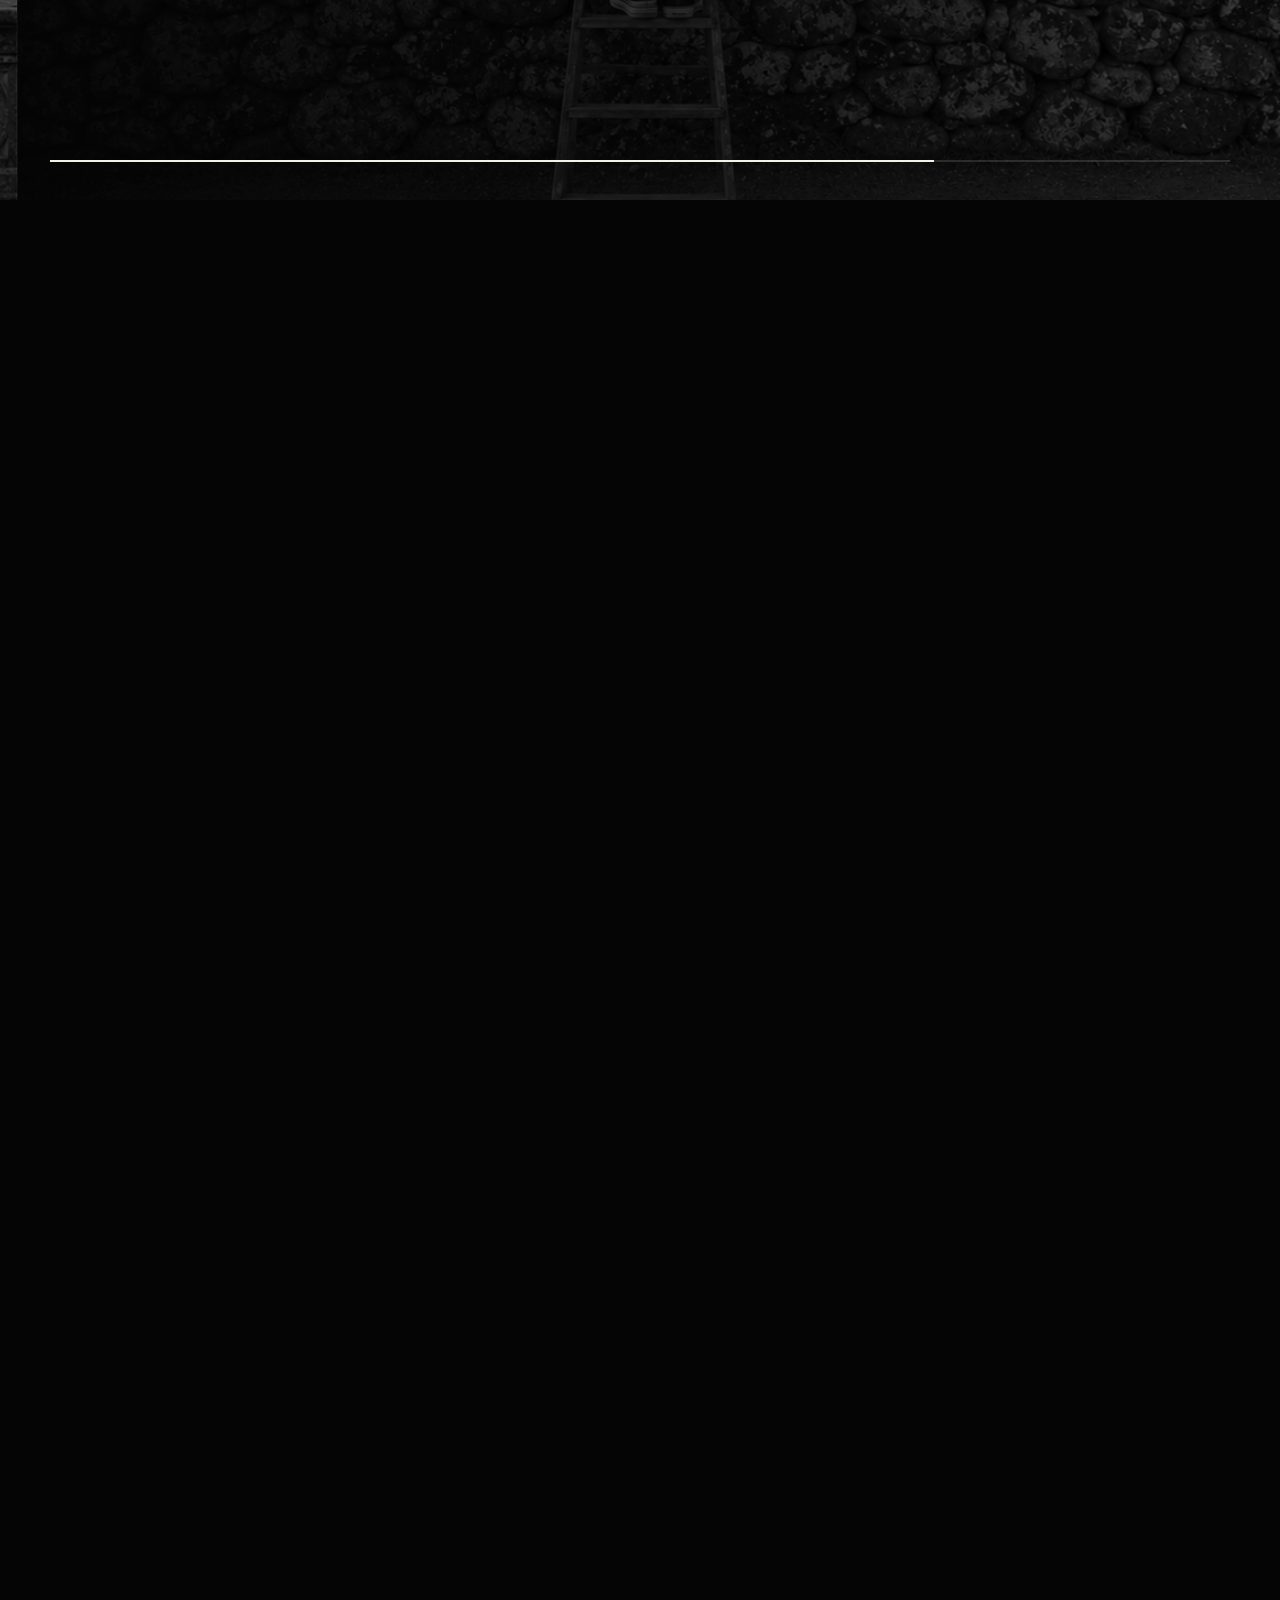
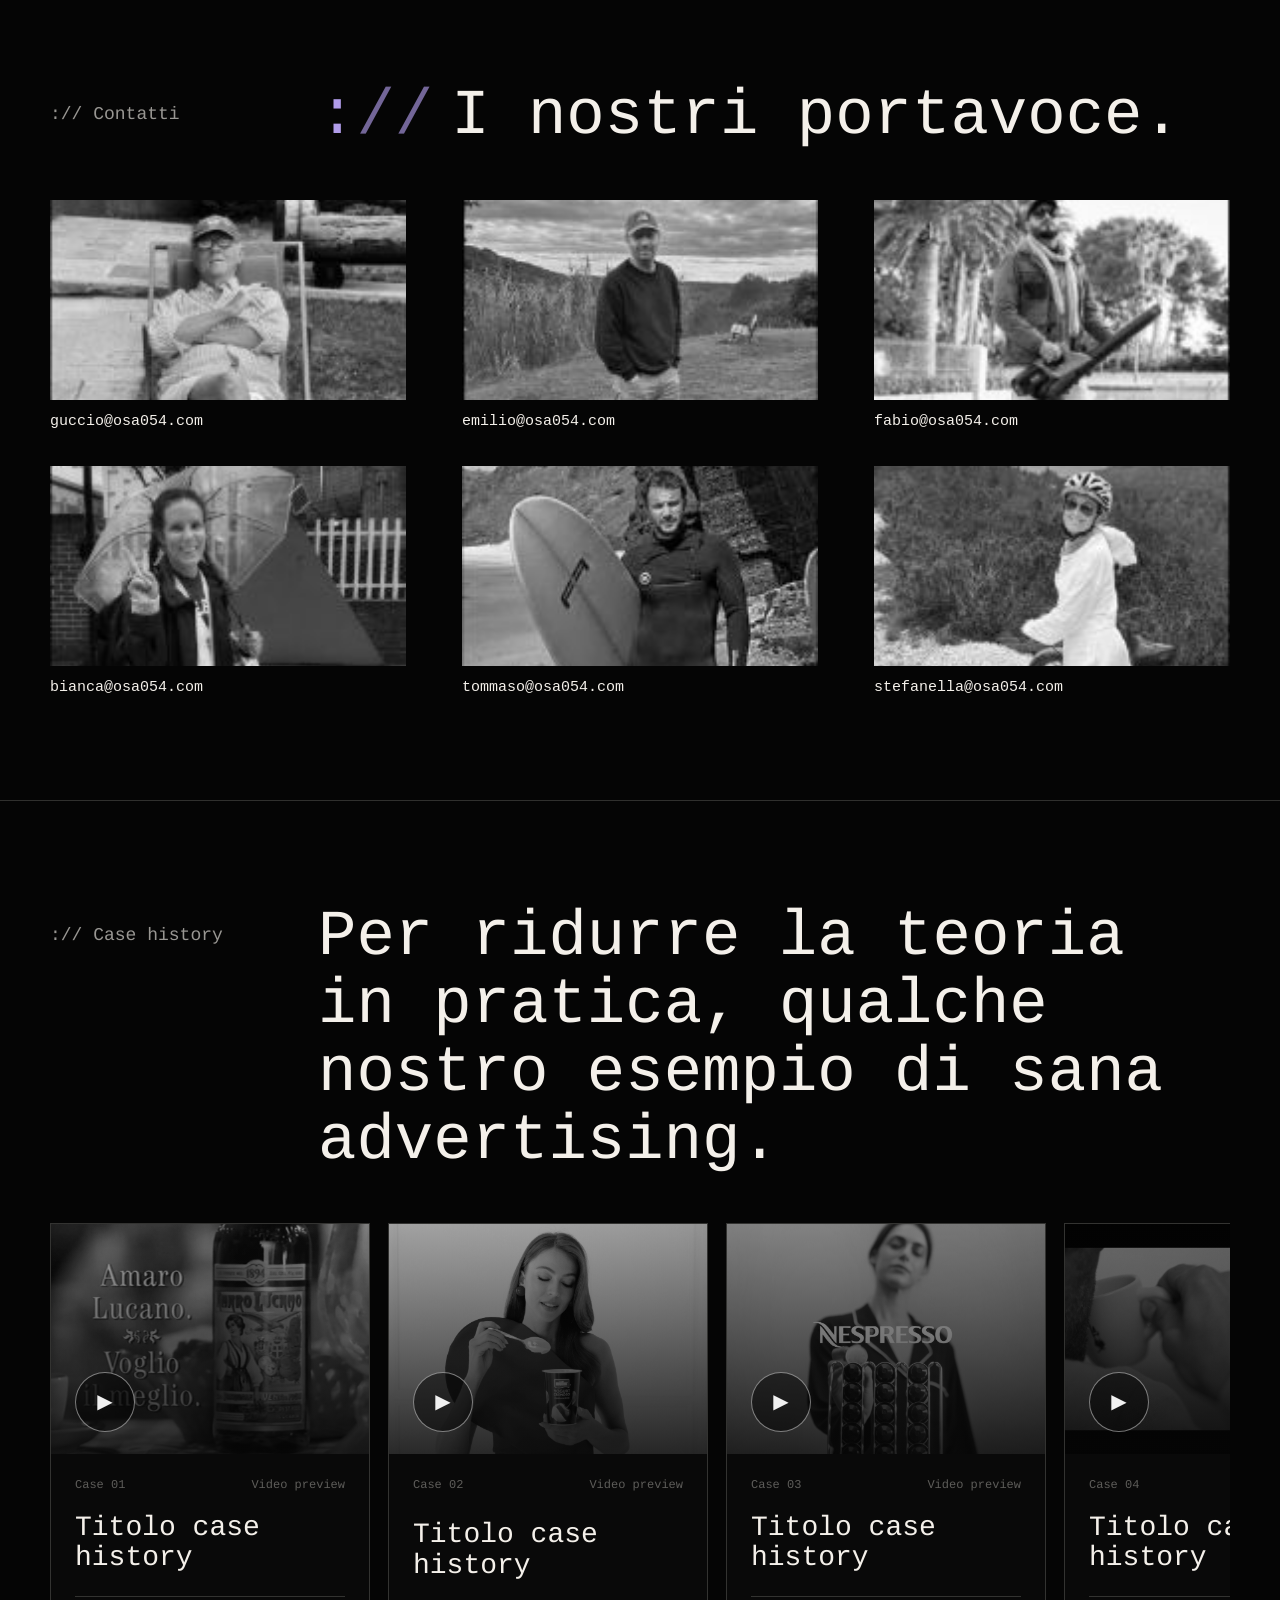
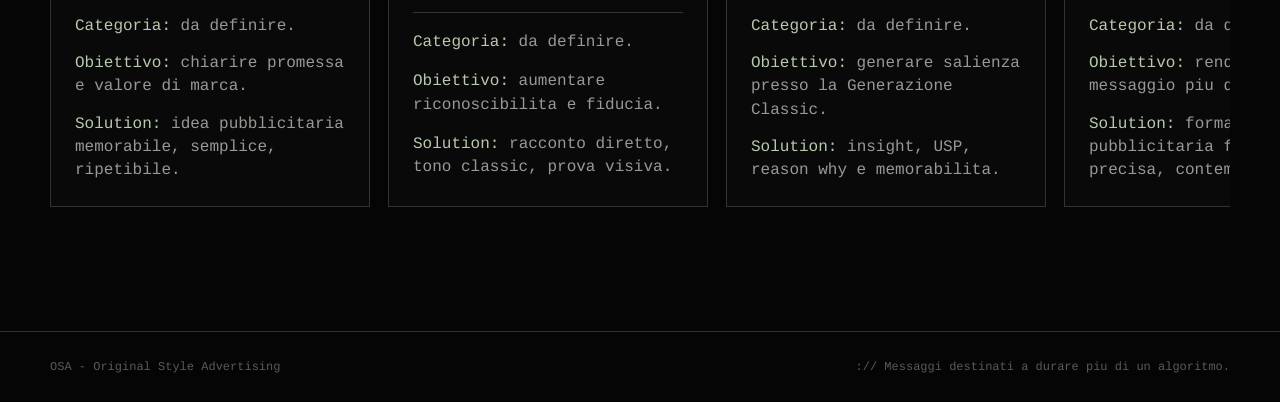
==== commit 2b30e108: "Use waves video for courier hero" ====
--- a/html/osa_site_horizontal_concept_courier.html
+++ b/html/osa_site_horizontal_concept_courier.html
@@ -1112,7 +1112,7 @@
 
   <main id="top">
     <section class="hero">
-      <video class="hero-bg" src="../video/No_camera_movement_natural_movement_202605211233.mp4" autoplay muted playsinline loop preload="metadata" aria-hidden="true"></video>
+      <video class="hero-bg" src="../video/Waves_arriving_on_beach_loop_202605201704.mp4" autoplay muted playsinline loop preload="metadata" aria-hidden="true"></video>
       <div class="shell hero-content reveal">
         <p class="label">:// Original Style Advertising</p>
         <img class="hero-logo" src="../img/logo_osa.png" alt="OSA" />
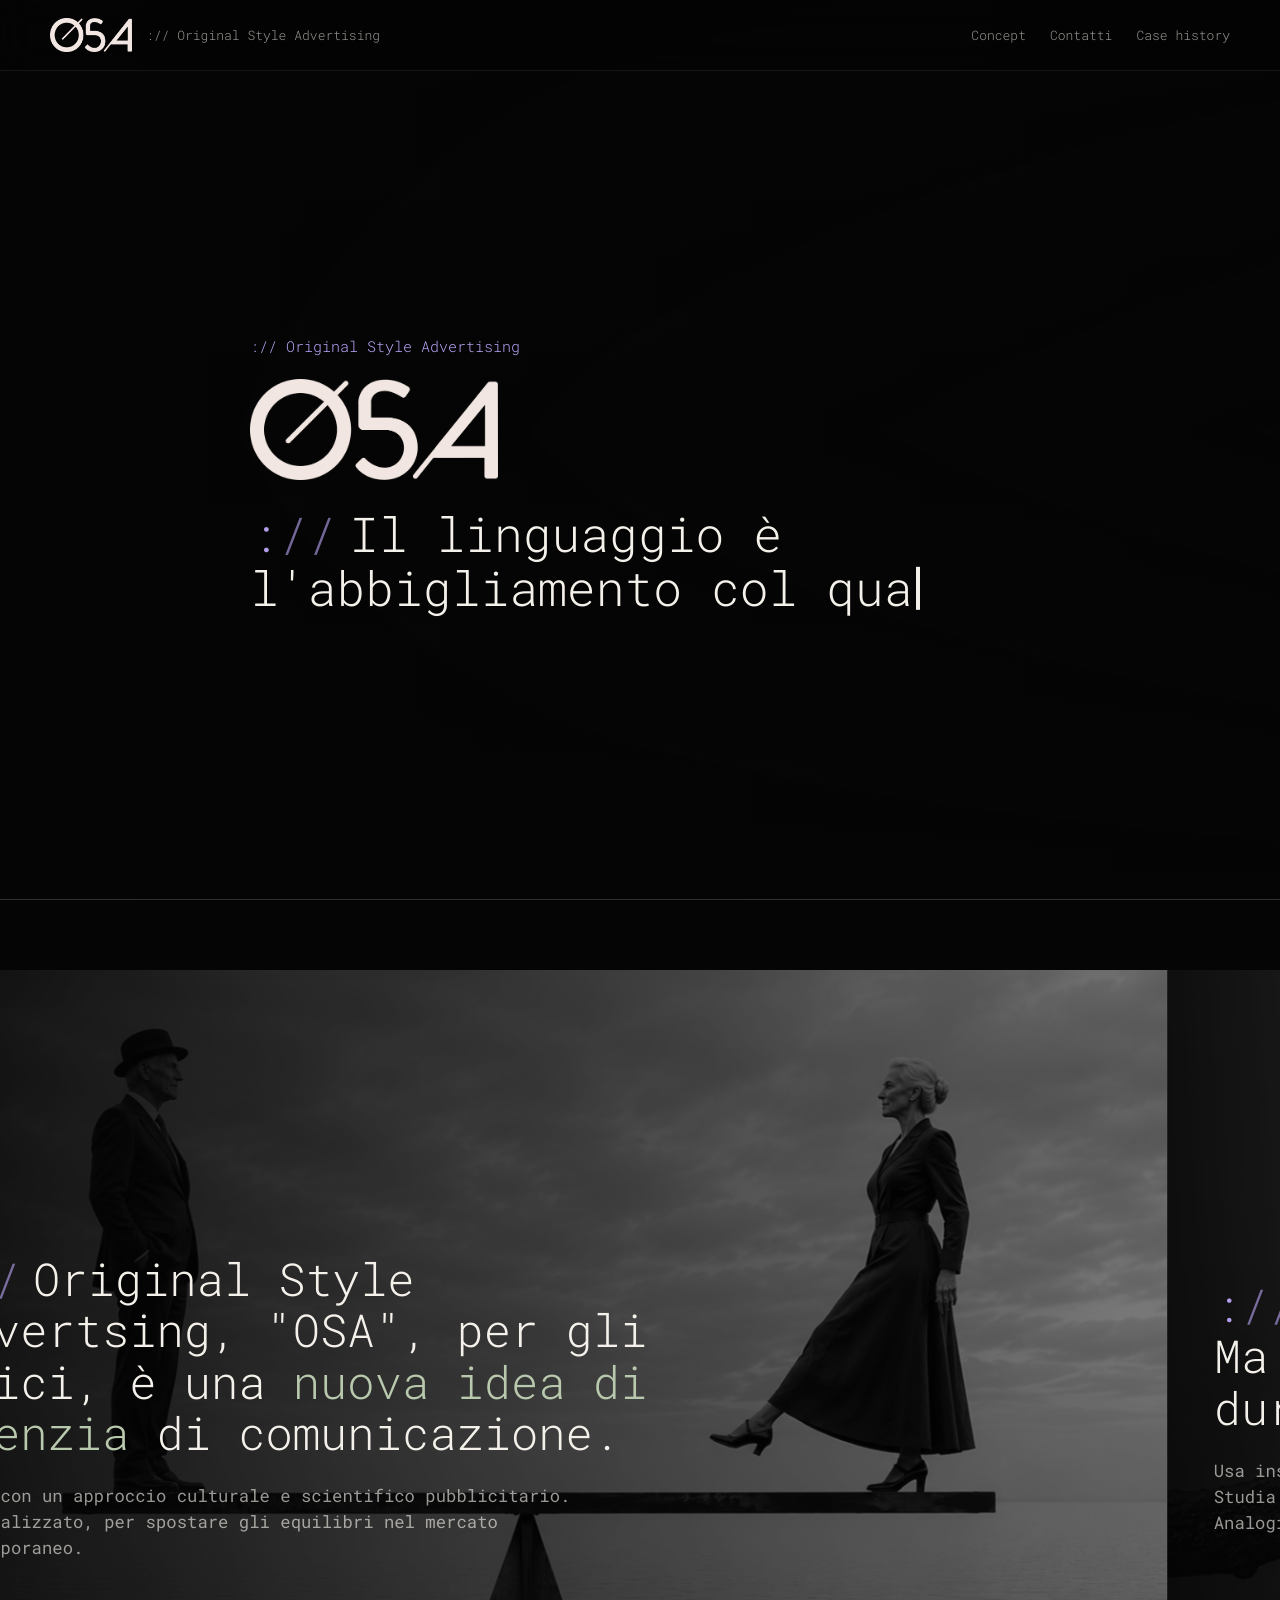
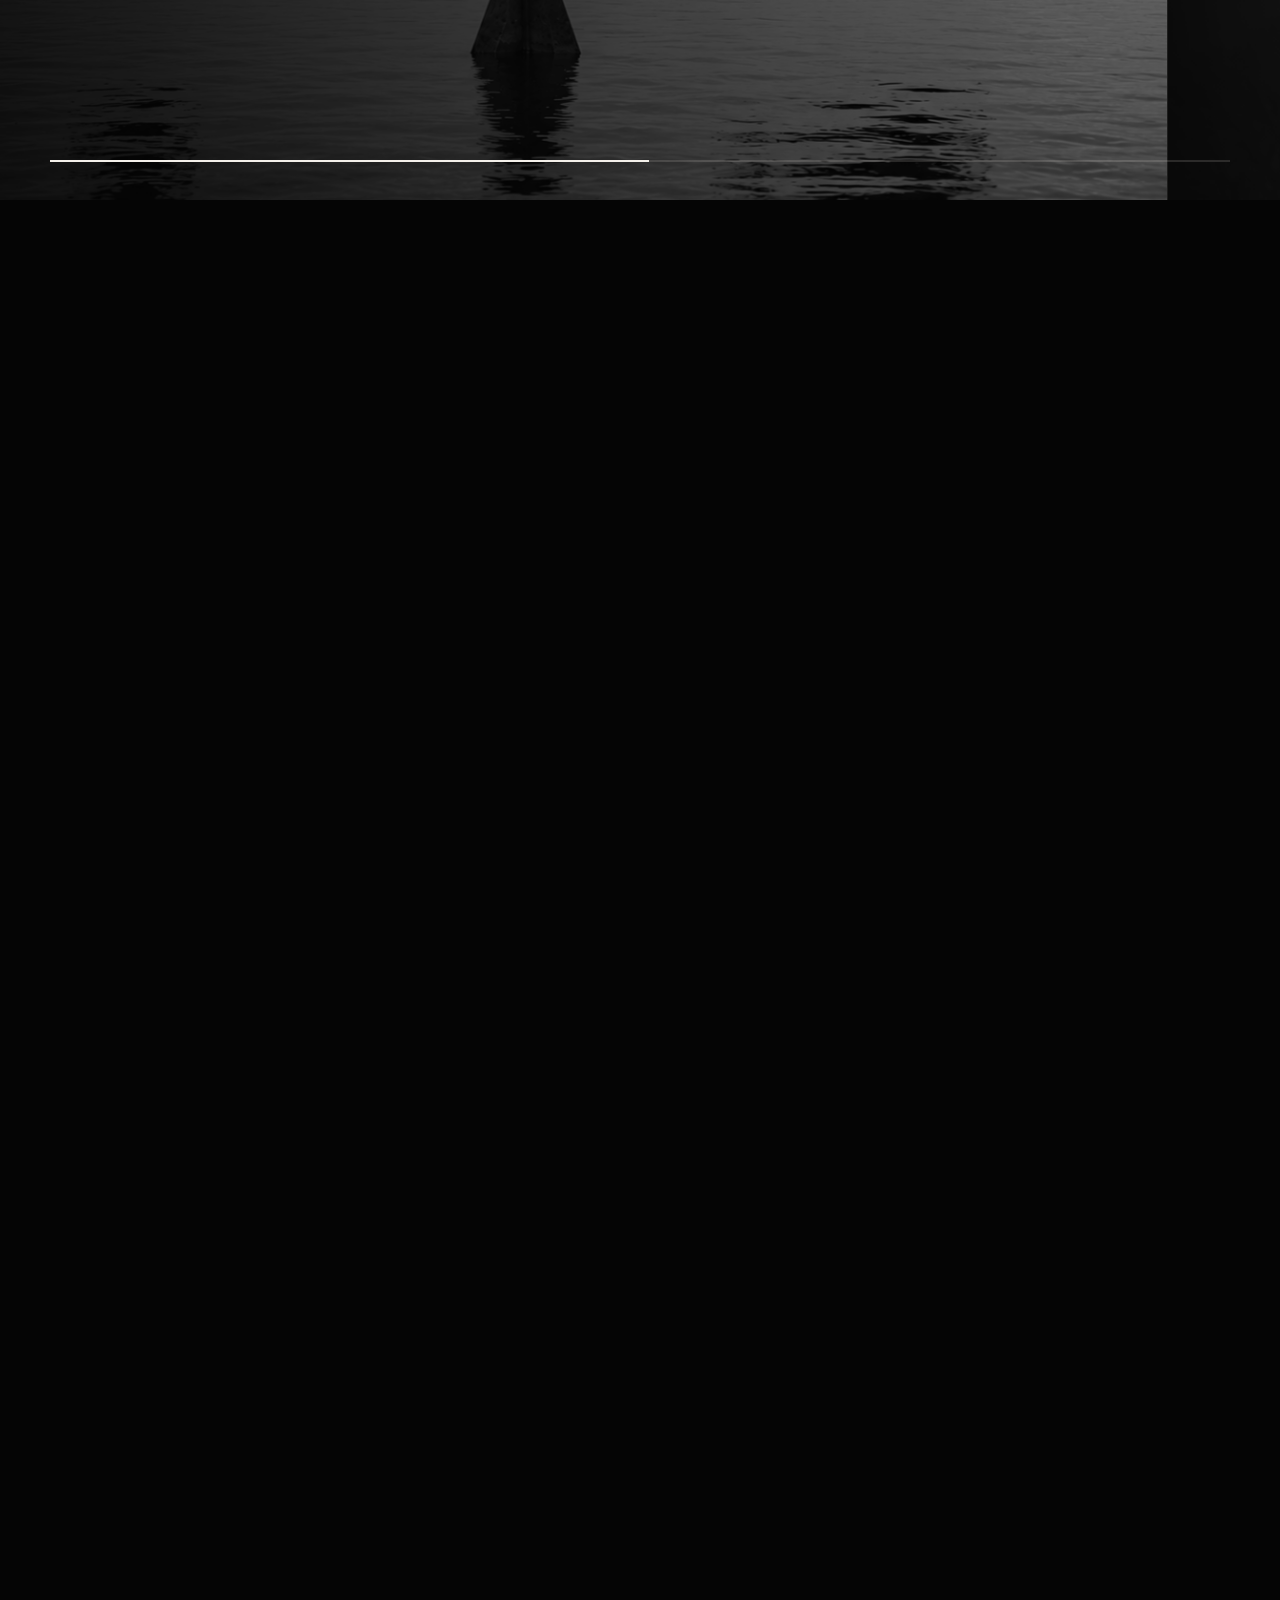
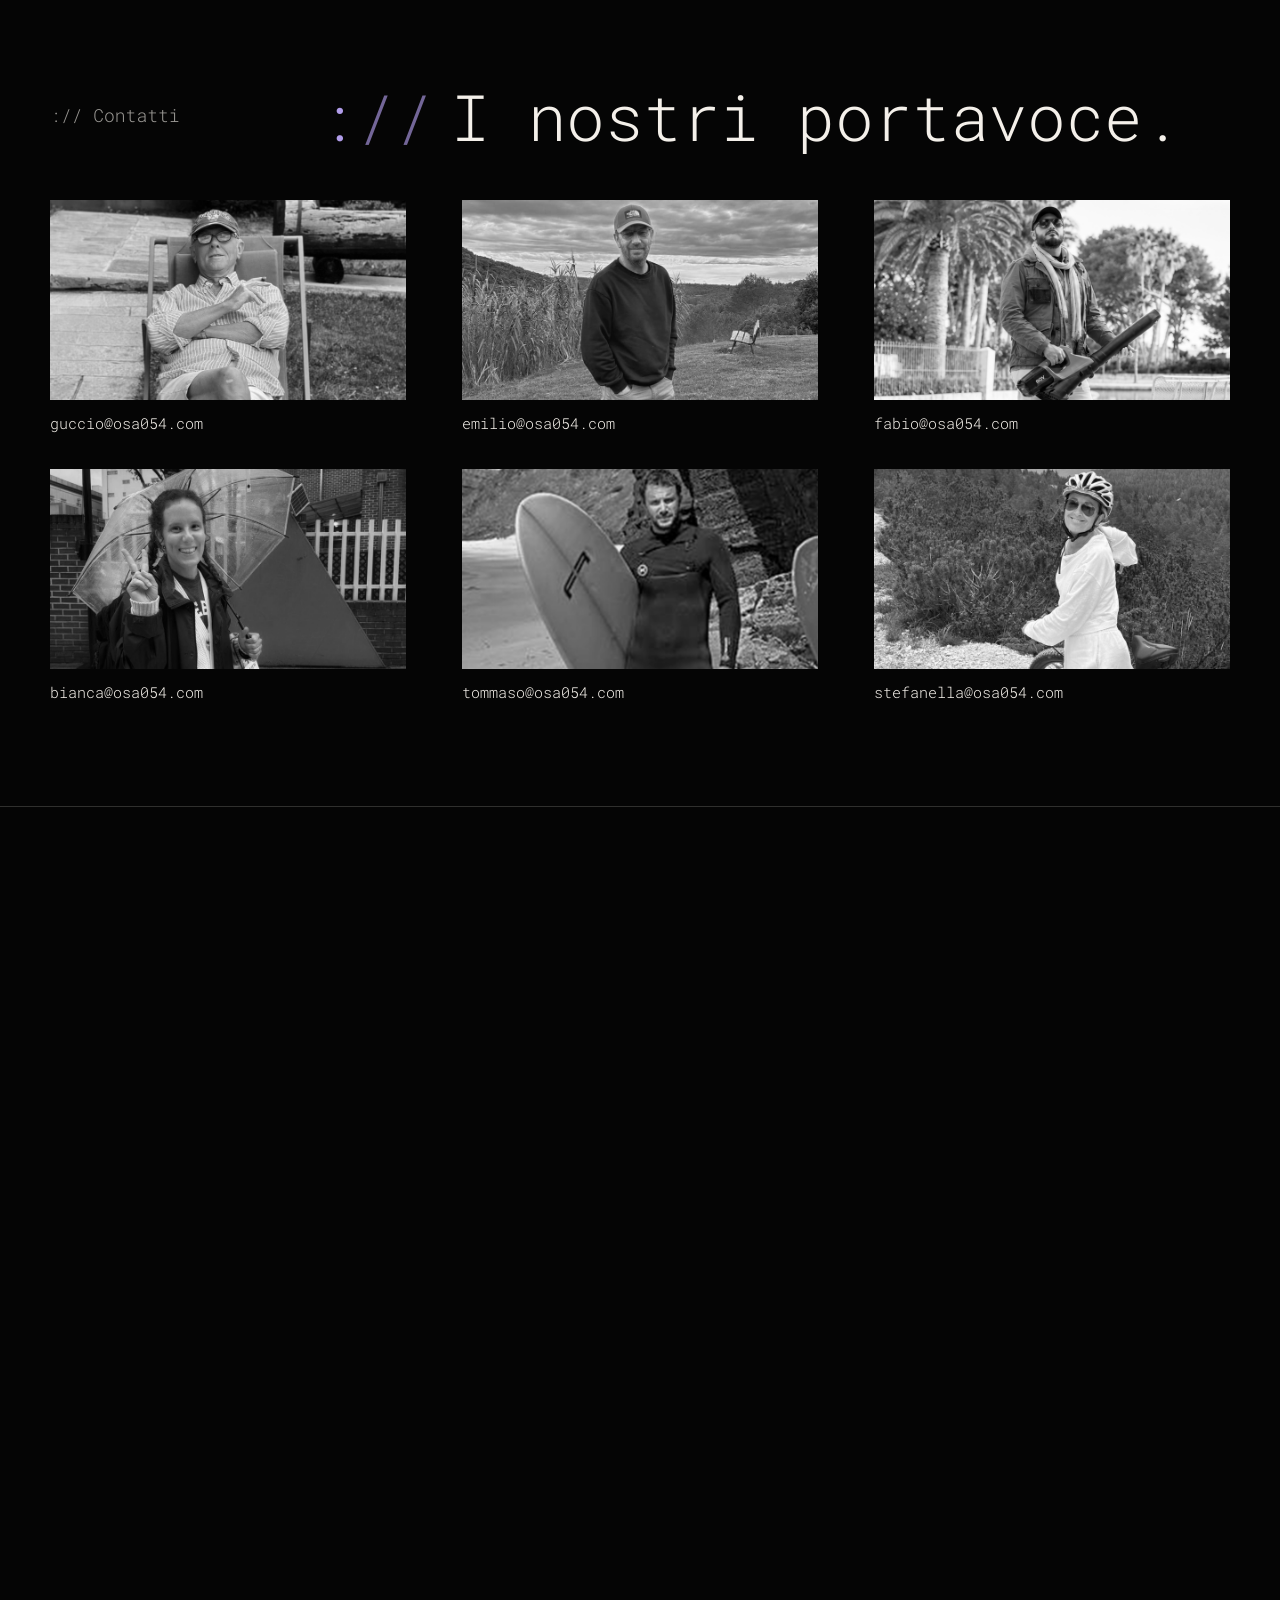
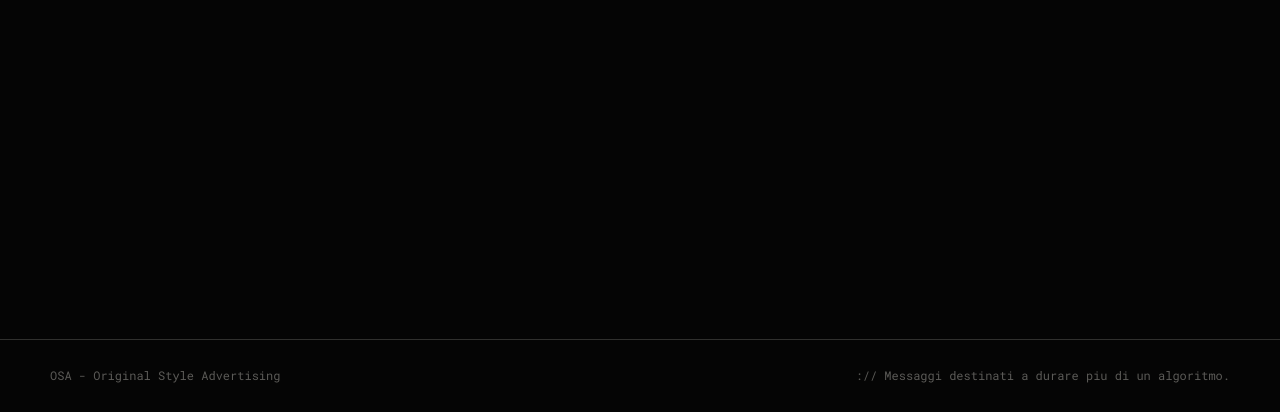
==== commit 0e0e0e44: "Update OSA presentation page" ====
--- a/html/osa_site_horizontal_concept_courier.html
+++ b/html/osa_site_horizontal_concept_courier.html
@@ -5,6 +5,9 @@
   <meta name="viewport" content="width=device-width, initial-scale=1" />
   <title>OSA - Horizontal Concept</title>
   <meta name="description" content="OSA - Original Style Advertising. Concept orizzontale, case history e contatti." />
+  <link rel="preconnect" href="https://fonts.googleapis.com">
+  <link rel="preconnect" href="https://fonts.gstatic.com" crossorigin>
+  <link href="https://fonts.googleapis.com/css2?family=Roboto+Mono:wght@300&display=swap" rel="stylesheet">
   <style>
     :root {
       --bg: #050505;
@@ -16,7 +19,7 @@
       --sage: #b9c9ad;
       --video: #f0a0a6;
       --static: #a9d6ef;
-      --mono: "Courier Prime", "Courier New", Courier, monospace;
+      --mono: "Roboto Mono", "Courier New", Courier, monospace;
       --sans: var(--mono);
     }
 
@@ -37,7 +40,7 @@
 
     h1, h2, h3, .mono, .label, .nav, .case-meta, .contacts {
       font-family: var(--mono);
-      font-weight: 400;
+      font-weight: 300;
       letter-spacing: 0;
     }
 
@@ -146,6 +149,21 @@
       line-height: 1.13;
     }
 
+    .typewriter-text {
+      display: inline;
+    }
+
+    .typewriter-text.is-typing::after {
+      content: "";
+      display: inline-block;
+      width: .08em;
+      height: .9em;
+      margin-left: .08em;
+      background: var(--fg);
+      transform: translateY(.08em);
+      animation: cursor-blink .78s steps(1) infinite;
+    }
+
     .horizontal-section {
       position: relative;
       height: 1320vh;
@@ -221,10 +239,11 @@
       inset: 0;
       background:
         linear-gradient(90deg, rgba(5,5,5,.94), rgba(5,5,5,.58) 48%, rgba(5,5,5,.16)),
-        var(--panel-img) center / cover no-repeat;
+        var(--panel-img) var(--panel-position, center) / var(--panel-size, cover) no-repeat;
+      background-color: #050505;
       filter: grayscale(1);
       opacity: .62;
-      transform: translate3d(calc(var(--panel-depth, 0) * -16px), 0, 0) scale(1.08);
+      transform: translate3d(calc(var(--panel-depth, 0) * var(--panel-parallax, -16px)), 0, 0) scale(var(--panel-scale, 1.08));
       will-change: transform;
     }
 
@@ -322,7 +341,7 @@
     .media-total,
     .donut-center {
       font-family: var(--mono);
-      font-weight: 400;
+      font-weight: 300;
       letter-spacing: 0;
     }
 
@@ -446,7 +465,7 @@
 
     .range-note b {
       color: var(--fg);
-      font-weight: 400;
+      font-weight: 300;
     }
 
     .media-chart {
@@ -503,7 +522,7 @@
       display: block;
       color: var(--accent);
       font-size: 34px;
-      font-weight: 400;
+      font-weight: 300;
     }
 
     .panel.is-active .donut {
@@ -560,7 +579,7 @@
 
     .media-total b {
       color: var(--accent);
-      font-weight: 400;
+      font-weight: 300;
     }
 
     .media-line {
@@ -730,7 +749,7 @@
     .case-fields b {
       color: var(--sage);
       font-family: var(--mono);
-      font-weight: 400;
+      font-weight: 300;
     }
 
     .contacts {
@@ -962,11 +981,17 @@
       .panel {
         width: 100%;
         min-width: 100%;
-        min-height: 70svh;
-        padding: 84px 16px 72px;
+        min-height: auto;
+        display: grid;
+        grid-template-columns: minmax(0, 1fr);
+        grid-template-rows: auto auto;
+        align-items: stretch;
+        gap: 0;
+        padding: 72px 16px;
         border-top: 1px solid rgba(244, 240, 234, .12);
-        content-visibility: auto;
-        contain-intrinsic-size: 720px;
+        overflow: hidden;
+        content-visibility: visible;
+        contain-intrinsic-size: none;
       }
 
       .panel-content,
@@ -974,14 +999,47 @@
         transform: none;
       }
 
+      .panel:not(.chart-panel)::before {
+        position: relative;
+        inset: auto;
+        display: block;
+        grid-row: 1;
+        width: 100%;
+        min-height: clamp(250px, 48svh, 430px);
+        border: 1px solid rgba(244, 240, 234, .12);
+        background:
+          linear-gradient(0deg, rgba(5,5,5,.28), rgba(5,5,5,.06)),
+          var(--panel-img) var(--panel-position, center) / var(--panel-size, cover) no-repeat;
+        opacity: .82;
+      }
+
       .panel-content {
+        grid-row: 2;
+        width: 100%;
+        min-width: 0;
         max-width: 100%;
         max-height: none;
+        padding: 26px 0 0;
+      }
+
+      .panel:nth-child(even):not(.chart-panel)::before {
+        grid-row: 2;
+      }
+
+      .panel:nth-child(even):not(.chart-panel) .panel-content {
+        grid-row: 1;
+        padding: 0 0 26px;
       }
 
       .panel h2 {
-        font-size: clamp(25px, 8.2vw, 43px);
+        width: 100%;
+        max-width: 100%;
+        font-size: clamp(23px, 7.2vw, 36px);
         line-height: 1.14;
+        overflow-wrap: break-word;
+        word-break: normal;
+        hyphens: auto;
+        text-wrap: pretty;
       }
 
       .panel p {
@@ -993,6 +1051,10 @@
       .chart-panel {
         padding-top: 84px;
         padding-bottom: 72px;
+      }
+
+      .chart-panel::before {
+        display: none;
       }
 
       .chart-layout {
@@ -1079,6 +1141,11 @@
     @keyframes mobile-bg {
       from { opacity: .42; }
       to { opacity: .62; }
+    }
+
+    @keyframes cursor-blink {
+      0%, 46% { opacity: 1; }
+      47%, 100% { opacity: 0; }
     }
 
     @media (prefers-reduced-motion: reduce) {
@@ -1116,7 +1183,7 @@
       <div class="shell hero-content reveal">
         <p class="label">:// Original Style Advertising</p>
         <img class="hero-logo" src="../img/logo_osa.png" alt="OSA" />
-        <h2><span class="osa-mark">:<span class="slash">//</span></span>Il linguaggio è l'abbigliamento col quale i vostri prodotti si presentano in pubblico.</h2>
+        <h2><span class="osa-mark">:<span class="slash">//</span></span><span class="typewriter-text" data-typewriter-text="Il linguaggio è l'abbigliamento col quale i vostri prodotti si presentano in pubblico.">Il linguaggio è l'abbigliamento col quale i vostri prodotti si presentano in pubblico.</span></h2>
       </div>
     </section>
 
@@ -1125,7 +1192,7 @@
         <div class="progress-rail" aria-hidden="true"><span id="conceptProgress"></span></div>
 
         <div class="horizontal-track" id="horizontalTrack">
-          <article class="panel" style="--panel-img: url('../foto/osa_uomo_all_oblo_della_nave.png')">
+          <article class="panel" style="--panel-img: url('../foto/osa_uomo_all_oblo_della_nave.png'); --panel-position: left center; --panel-size: 124% auto">
             <div class="panel-content">
               <h2><span class="osa-mark">:<span class="slash">//</span></span>Uno specifico target, il vostro core, battezzabile <span class="hl-accent">"Generazione Classic"</span>, si riconosce poco o niente in certi linguaggi usati oggi in comunicazione.</h2>
             </div>
@@ -1243,7 +1310,7 @@
             </div>
           </article>
 
-          <article class="panel" style="--panel-img: url('../foto/osa_donna_sulla_scala_davanti_al_muro.png')">
+          <article class="panel" style="--panel-img: url('../foto/osa_donna_sulla_scala_davanti_al_muro.png'); --panel-size: contain; --panel-position: center center; --panel-scale: 1; --panel-parallax: 0px">
             <div class="panel-content">
               <h2><span class="osa-mark">:<span class="slash">//</span></span>OSA<br>è il nostro nome.<br><br>Ma anche<br>la nostra missione.</h2>
             </div>
@@ -1285,37 +1352,37 @@
         <div class="contacts">
           <button class="contact-person reveal" type="button" data-contact="guccio@osa054.com" data-name="Guccio">
             <div class="contact-image">
-              <img src="../img/portavoce/guccio.png" alt="Guccio" />
+              <img src="../img/portavoce/guccio.jpg" alt="Guccio" />
             </div>
             <span>guccio@osa054.com</span>
           </button>
           <button class="contact-person reveal" type="button" data-contact="emilio@osa054.com" data-name="Emilio">
             <div class="contact-image">
-              <img src="../img/portavoce/emilio.png" alt="Emilio" />
+              <img src="../img/portavoce/emilio.jpg" alt="Emilio" />
             </div>
             <span>emilio@osa054.com</span>
           </button>
           <button class="contact-person reveal" type="button" data-contact="fabio@osa054.com" data-name="Fabio">
             <div class="contact-image">
-              <img src="../img/portavoce/fabio.png" alt="Fabio" />
+              <img src="../img/portavoce/fabio.jpg" alt="Fabio" />
             </div>
             <span>fabio@osa054.com</span>
           </button>
           <button class="contact-person reveal" type="button" data-contact="bianca@osa054.com" data-name="Bianca">
             <div class="contact-image">
-              <img src="../img/portavoce/bianca.png" alt="Bianca" />
+              <img src="../img/portavoce/bianca.jpg" alt="Bianca" />
             </div>
             <span>bianca@osa054.com</span>
           </button>
           <button class="contact-person reveal" type="button" data-contact="tommaso@osa054.com" data-name="Tommaso">
             <div class="contact-image">
-              <img src="../img/portavoce/tommaso.png" alt="Tommaso" />
+              <img src="../img/portavoce/tommaso.jpg" alt="Tommaso" />
             </div>
             <span>tommaso@osa054.com</span>
           </button>
           <button class="contact-person reveal" type="button" data-contact="stefanella@osa054.com" data-name="Stefanella">
             <div class="contact-image">
-              <img src="../img/portavoce/stefanella.png" alt="Stefanella" />
+              <img src="../img/portavoce/stefanella.jpg" alt="Stefanella" />
             </div>
             <span>stefanella@osa054.com</span>
           </button>
@@ -1452,6 +1519,29 @@
     let currentRatio = 0;
     let rafId = null;
 
+    function runTypewriter() {
+      const typewriter = document.querySelector("[data-typewriter-text]");
+      if (!typewriter || window.matchMedia("(prefers-reduced-motion: reduce)").matches) return;
+
+      const text = typewriter.dataset.typewriterText || typewriter.textContent || "";
+      let index = 0;
+      typewriter.textContent = "";
+      typewriter.classList.add("is-typing");
+
+      function typeNextCharacter() {
+        typewriter.textContent = text.slice(0, index);
+        index += 1;
+
+        if (index <= text.length) {
+          const currentChar = text.charAt(index - 2);
+          const delay = currentChar === "," || currentChar === "." ? 260 : 72;
+          window.setTimeout(typeNextCharacter, delay);
+        }
+      }
+
+      window.setTimeout(typeNextCharacter, 720);
+    }
+
     function clamp(value, min, max) {
       return Math.max(min, Math.min(max, value));
     }
@@ -1569,6 +1659,7 @@
     });
 
     measureHorizontal();
+    runTypewriter();
     window.addEventListener("scroll", measureHorizontal, { passive: true });
     window.addEventListener("resize", measureHorizontal);
   </script>
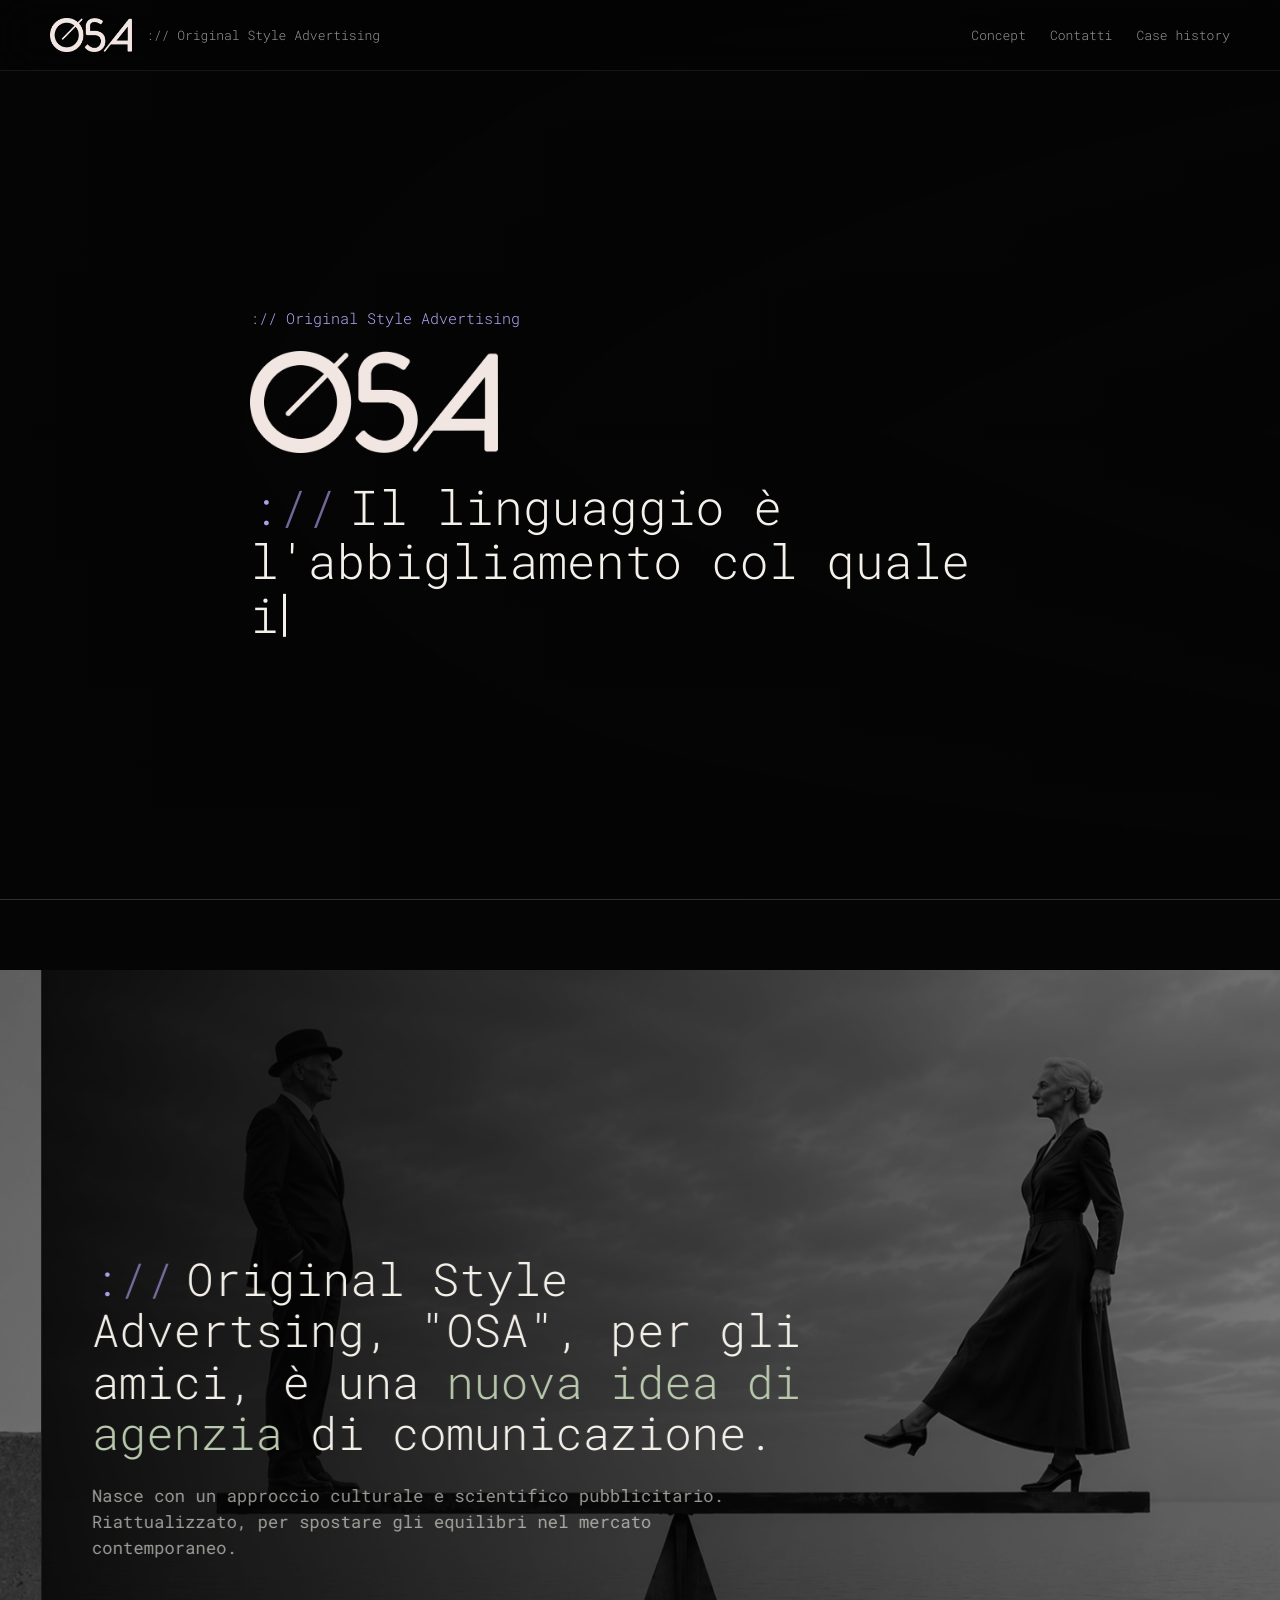
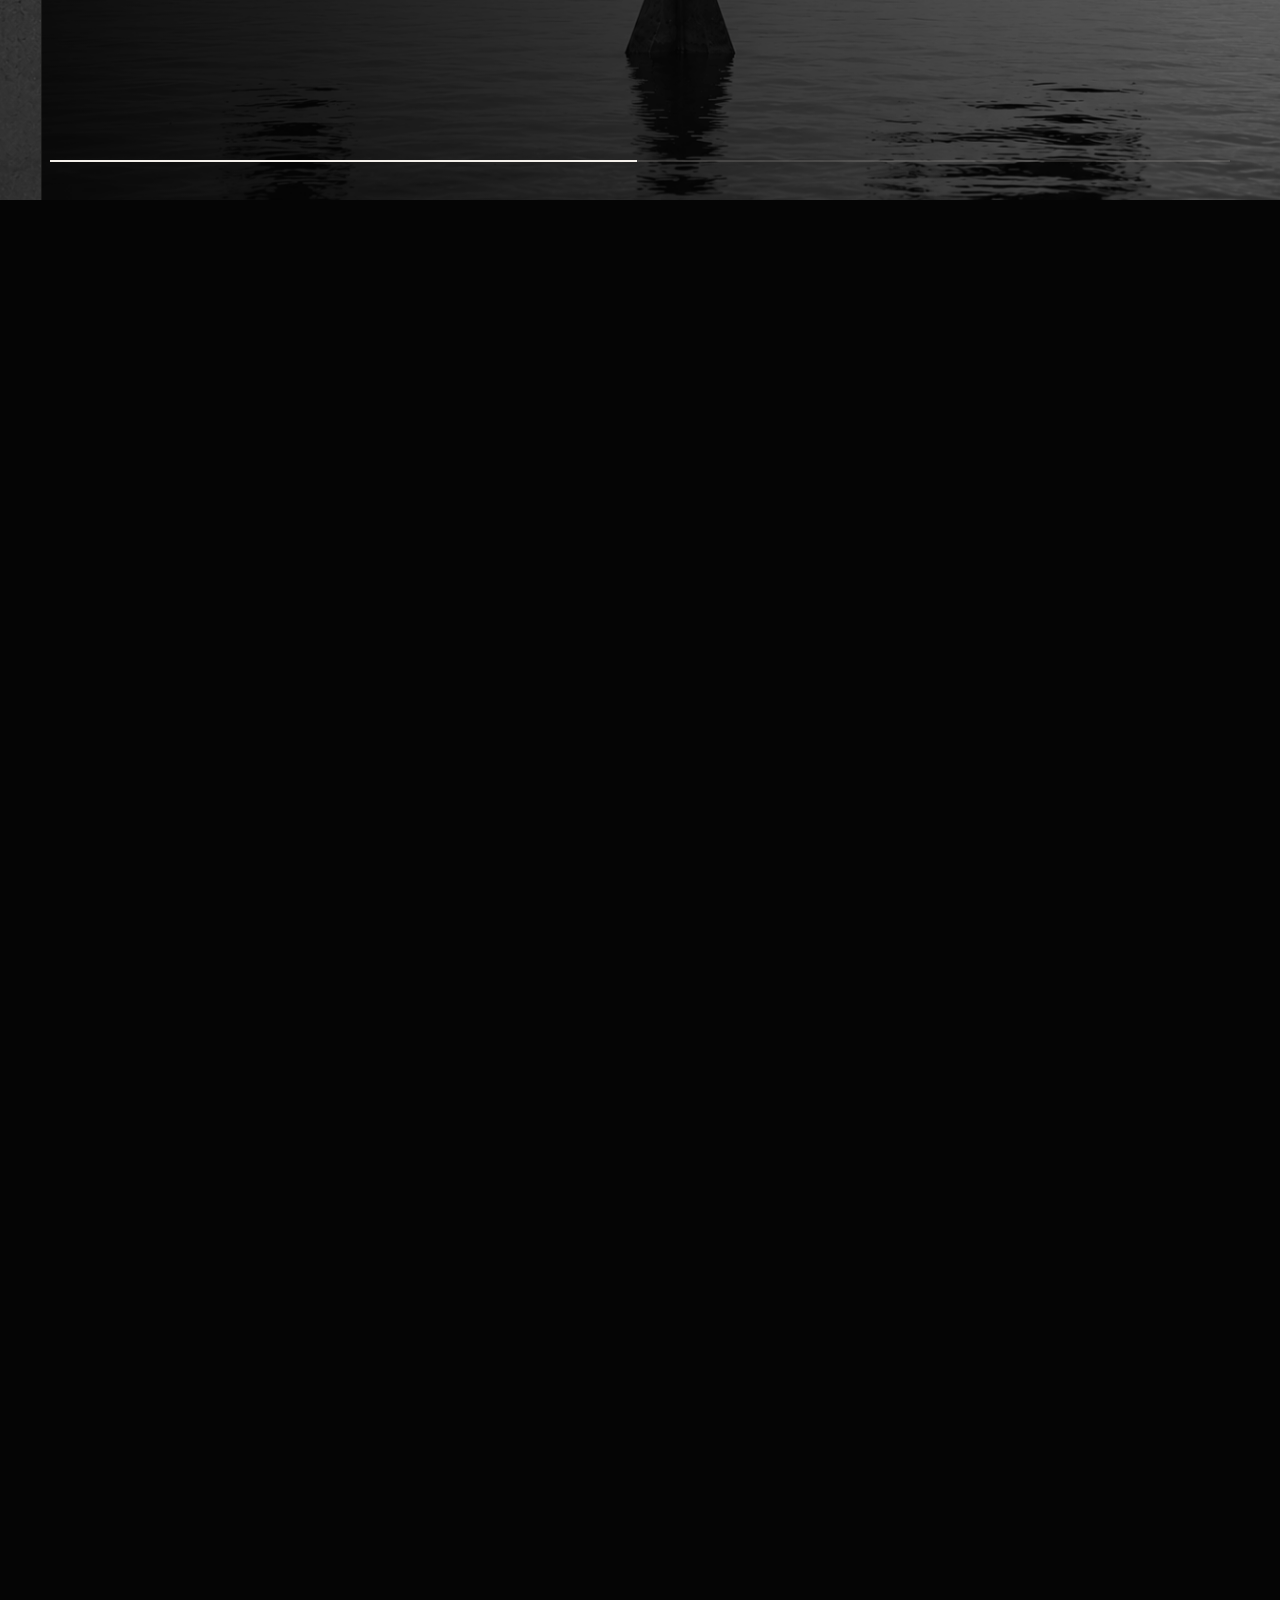
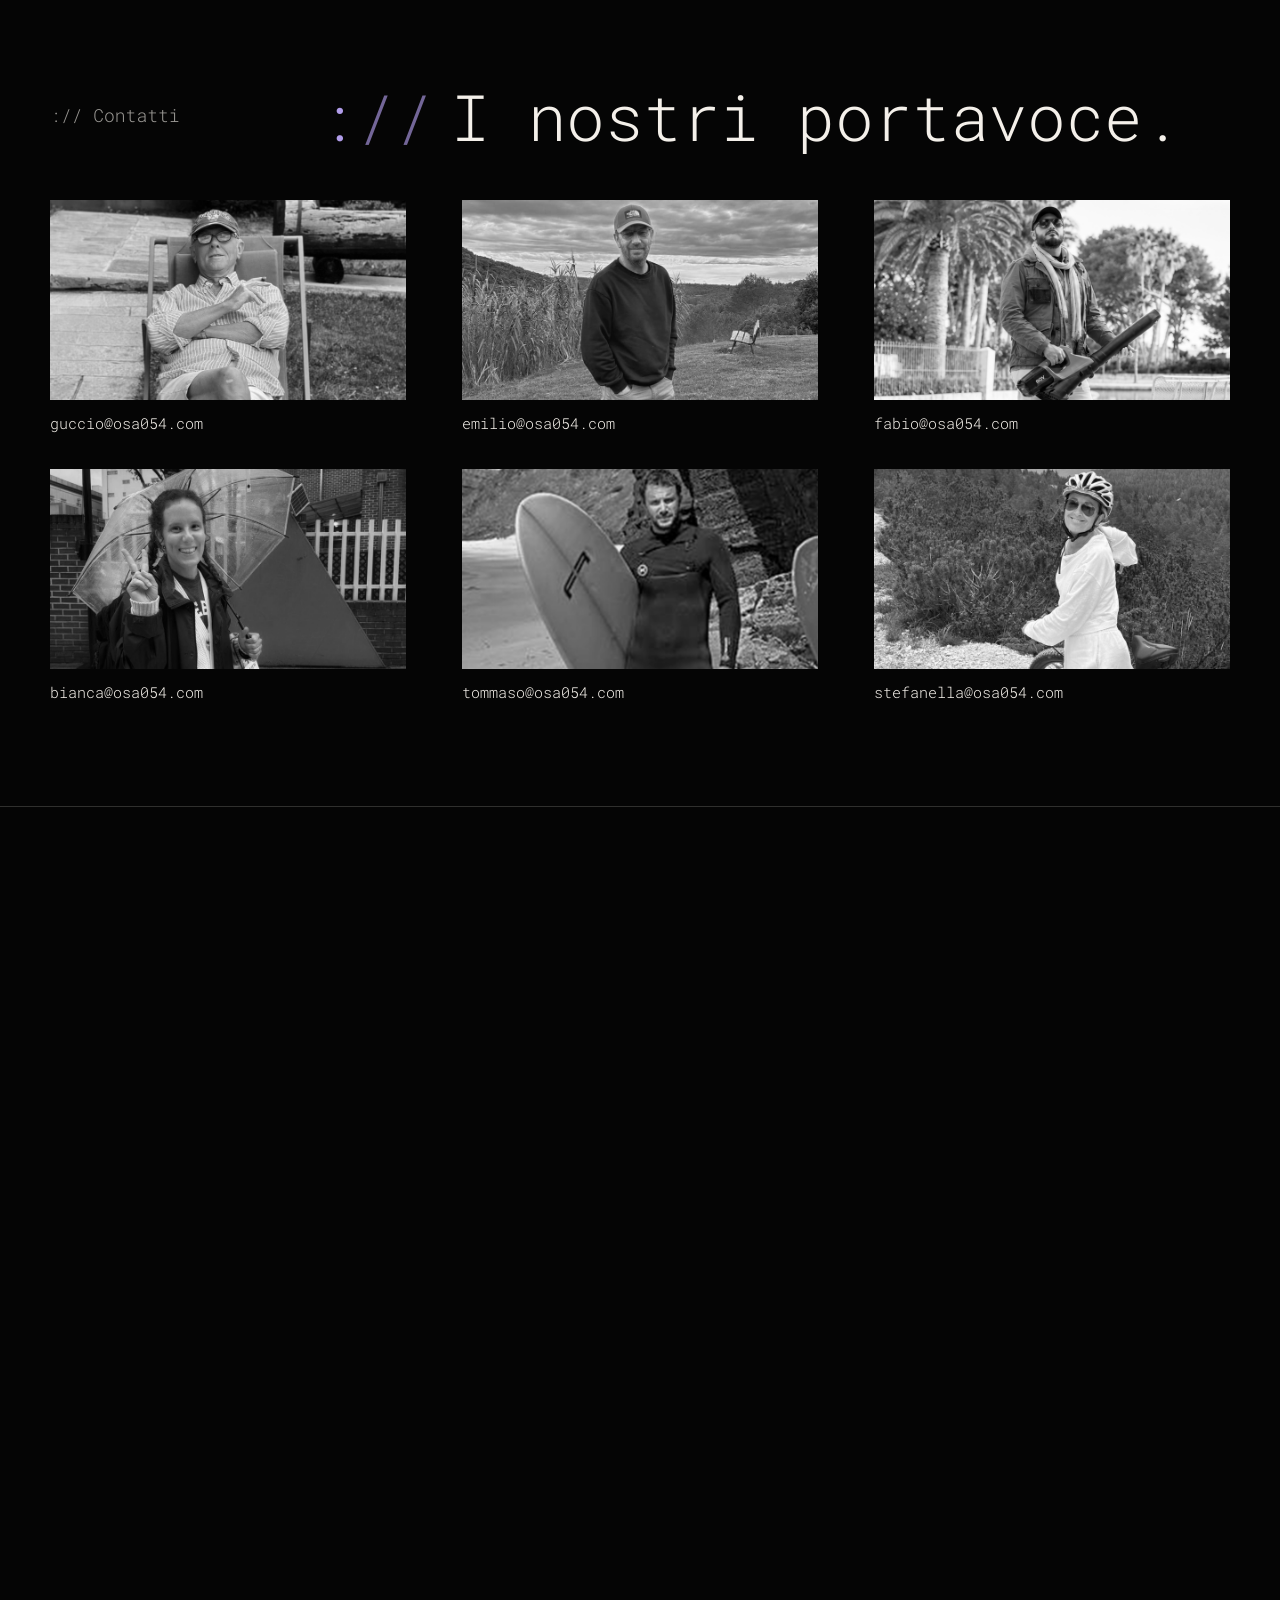
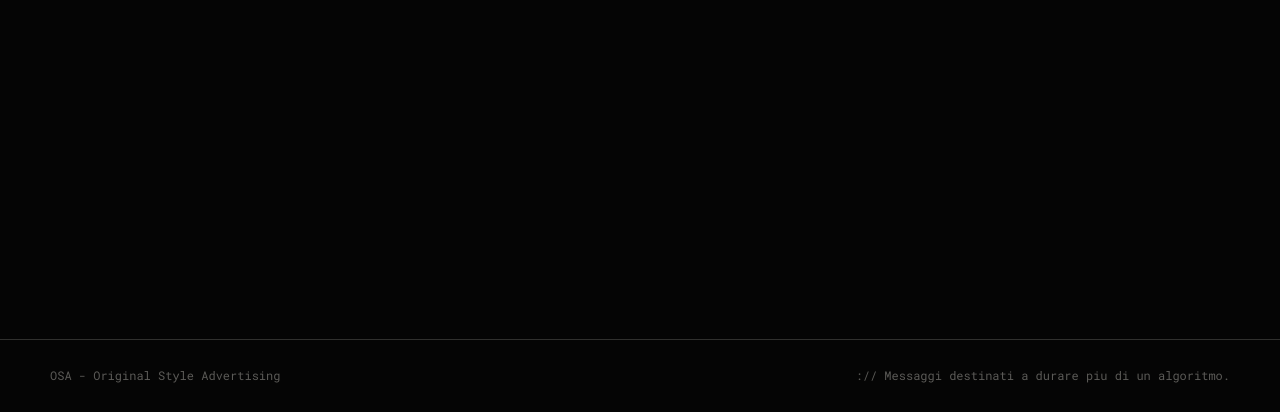
==== commit be737a45: "Update osa_site_horizontal_concept_courier.html" ====
--- a/html/osa_site_horizontal_concept_courier.html
+++ b/html/osa_site_horizontal_concept_courier.html
@@ -1192,7 +1192,7 @@
         <div class="progress-rail" aria-hidden="true"><span id="conceptProgress"></span></div>
 
         <div class="horizontal-track" id="horizontalTrack">
-          <article class="panel" style="--panel-img: url('../foto/osa_uomo_all_oblo_della_nave.png'); --panel-position: left center; --panel-size: 124% auto">
+          <article class="panel" style="--panel-img: url('../foto/osa_uomo_all_oblo_della_nave_2.png'); --panel-position: left center; --panel-size: 124% auto">
             <div class="panel-content">
               <h2><span class="osa-mark">:<span class="slash">//</span></span>Uno specifico target, il vostro core, battezzabile <span class="hl-accent">"Generazione Classic"</span>, si riconosce poco o niente in certi linguaggi usati oggi in comunicazione.</h2>
             </div>
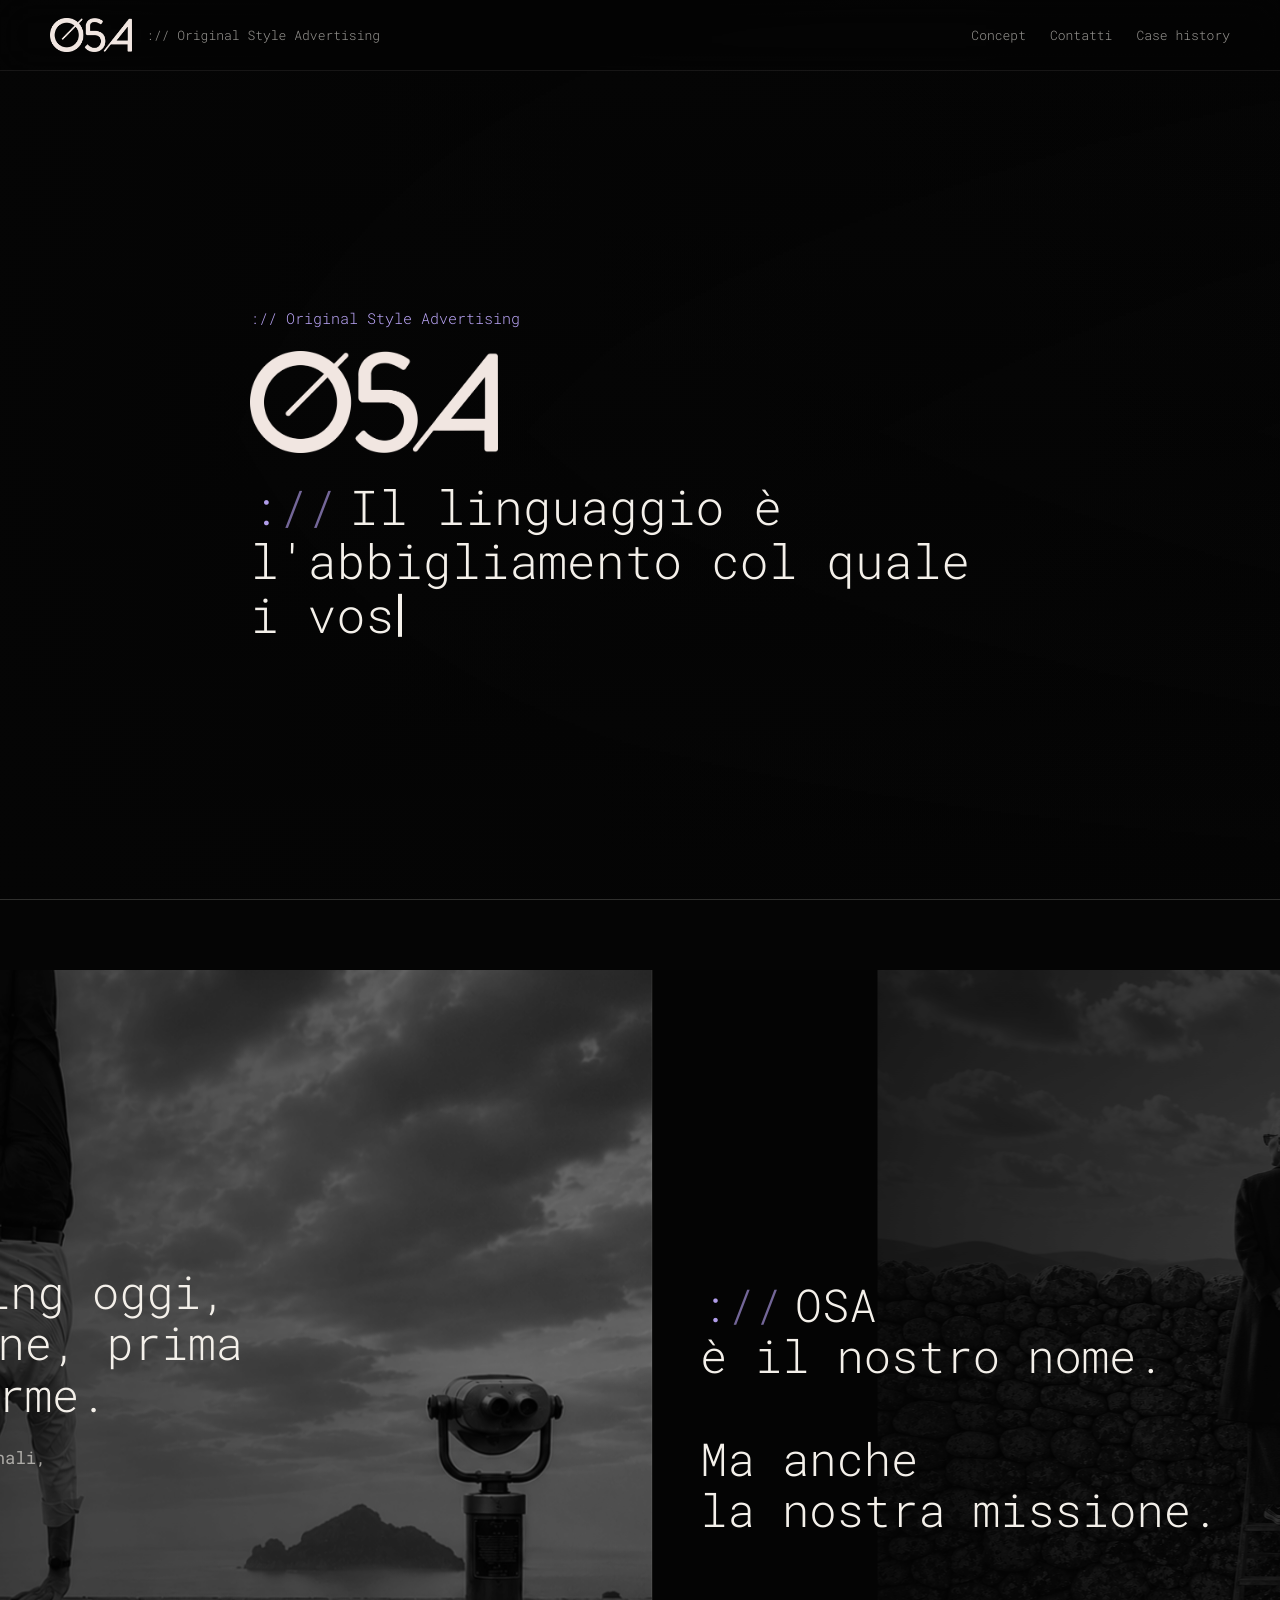
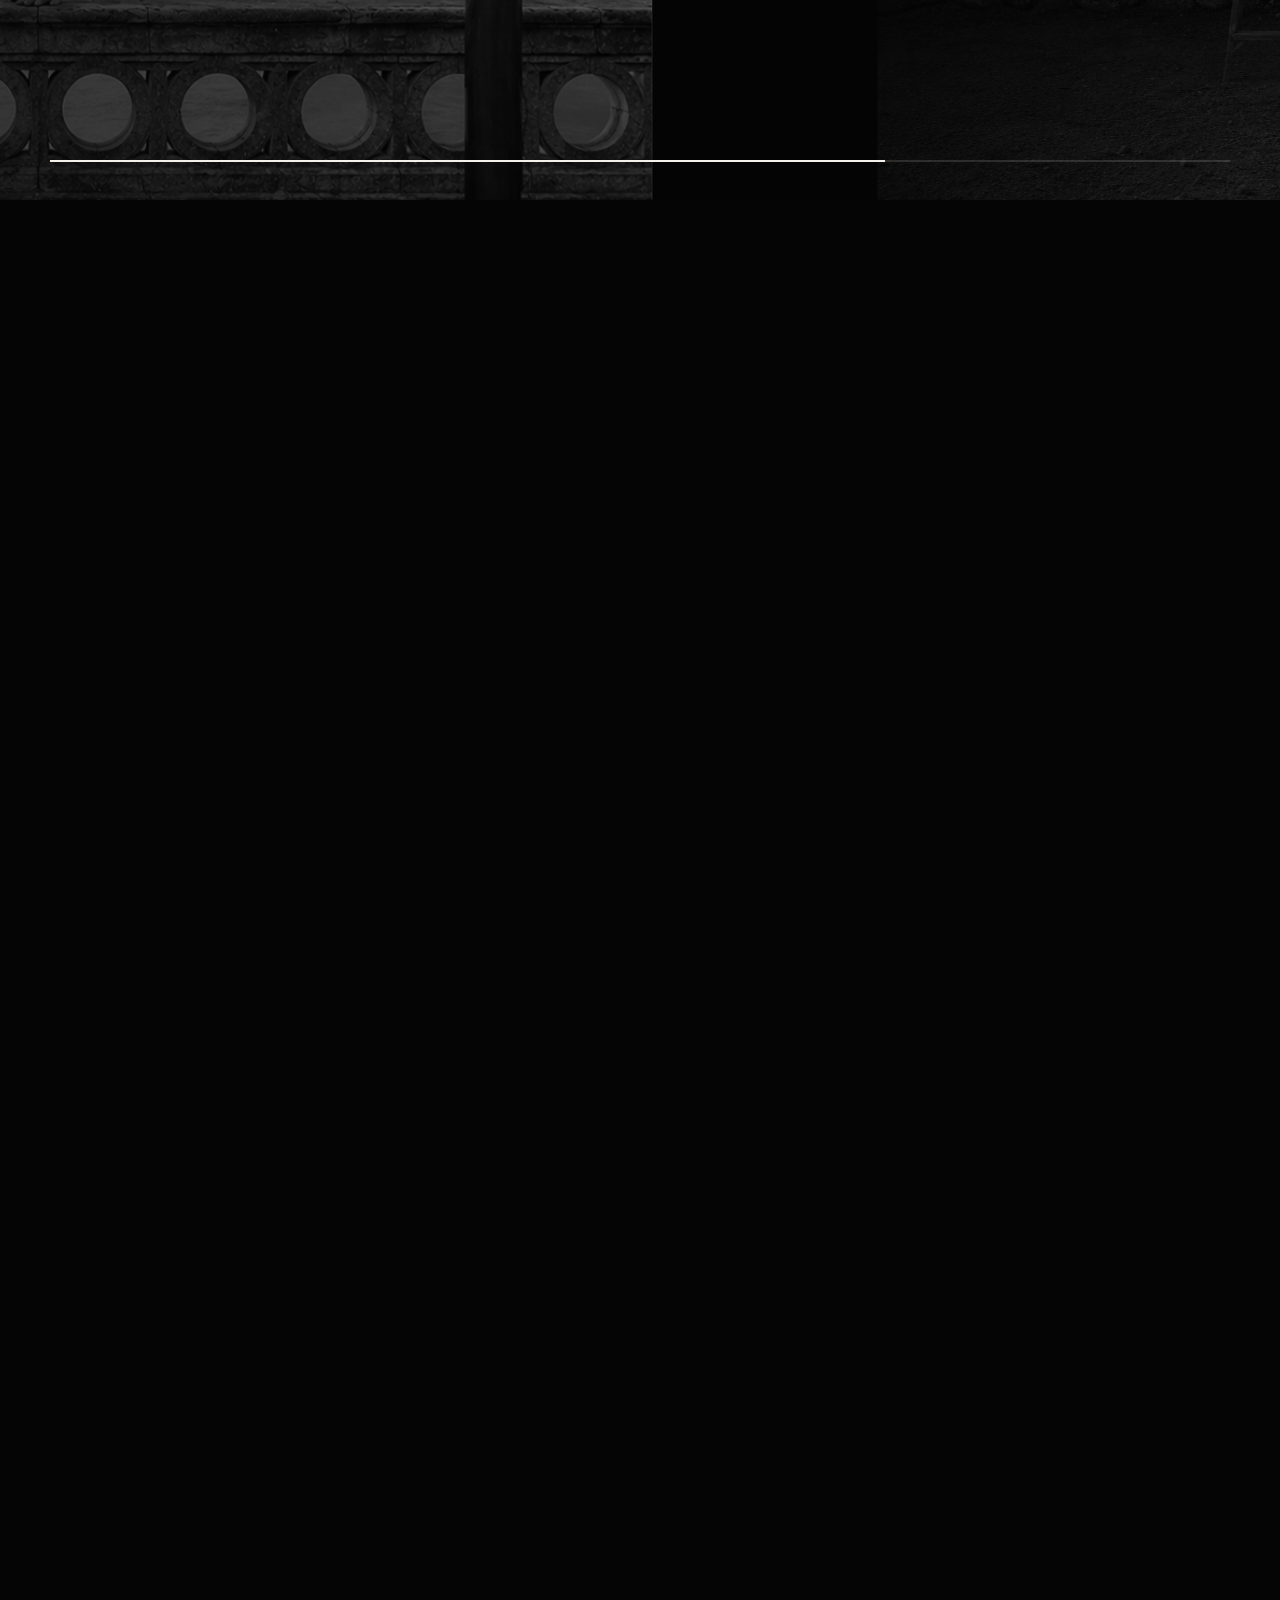
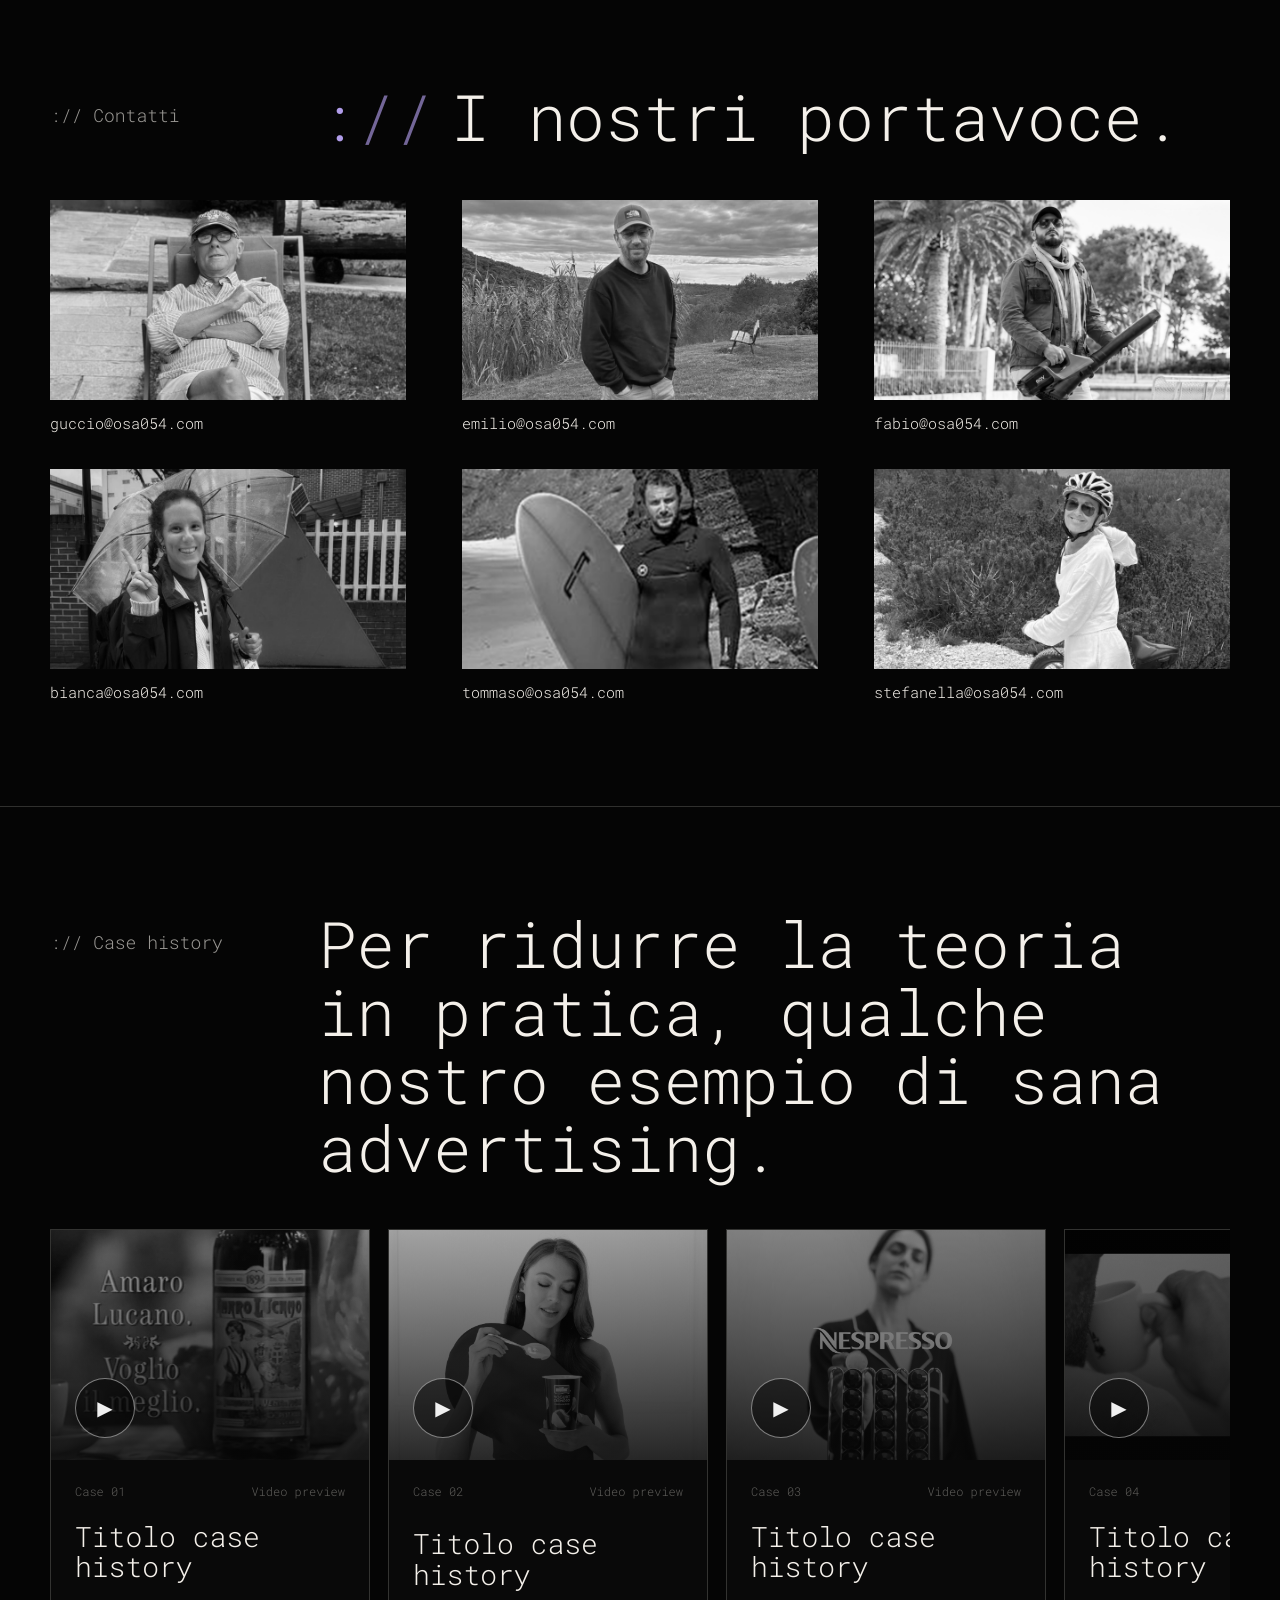
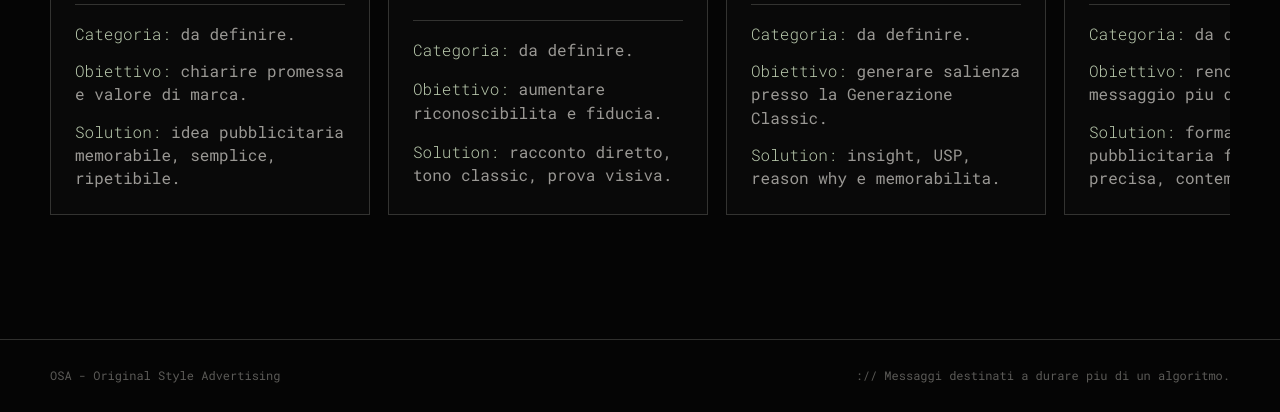
==== commit ff80f36c: "Update osa_site_horizontal_concept_courier.html" ====
--- a/html/osa_site_horizontal_concept_courier.html
+++ b/html/osa_site_horizontal_concept_courier.html
@@ -1192,7 +1192,7 @@
         <div class="progress-rail" aria-hidden="true"><span id="conceptProgress"></span></div>
 
         <div class="horizontal-track" id="horizontalTrack">
-          <article class="panel" style="--panel-img: url('../foto/osa_uomo_all_oblo_della_nave_2.png'); --panel-position: left center; --panel-size: 124% auto">
+          <article class="panel" style="--panel-img: url('../foto/osa_uomo_all_oblo_della_nave_2.jpg'); --panel-position: left center; --panel-size: 124% auto">
             <div class="panel-content">
               <h2><span class="osa-mark">:<span class="slash">//</span></span>Uno specifico target, il vostro core, battezzabile <span class="hl-accent">"Generazione Classic"</span>, si riconosce poco o niente in certi linguaggi usati oggi in comunicazione.</h2>
             </div>
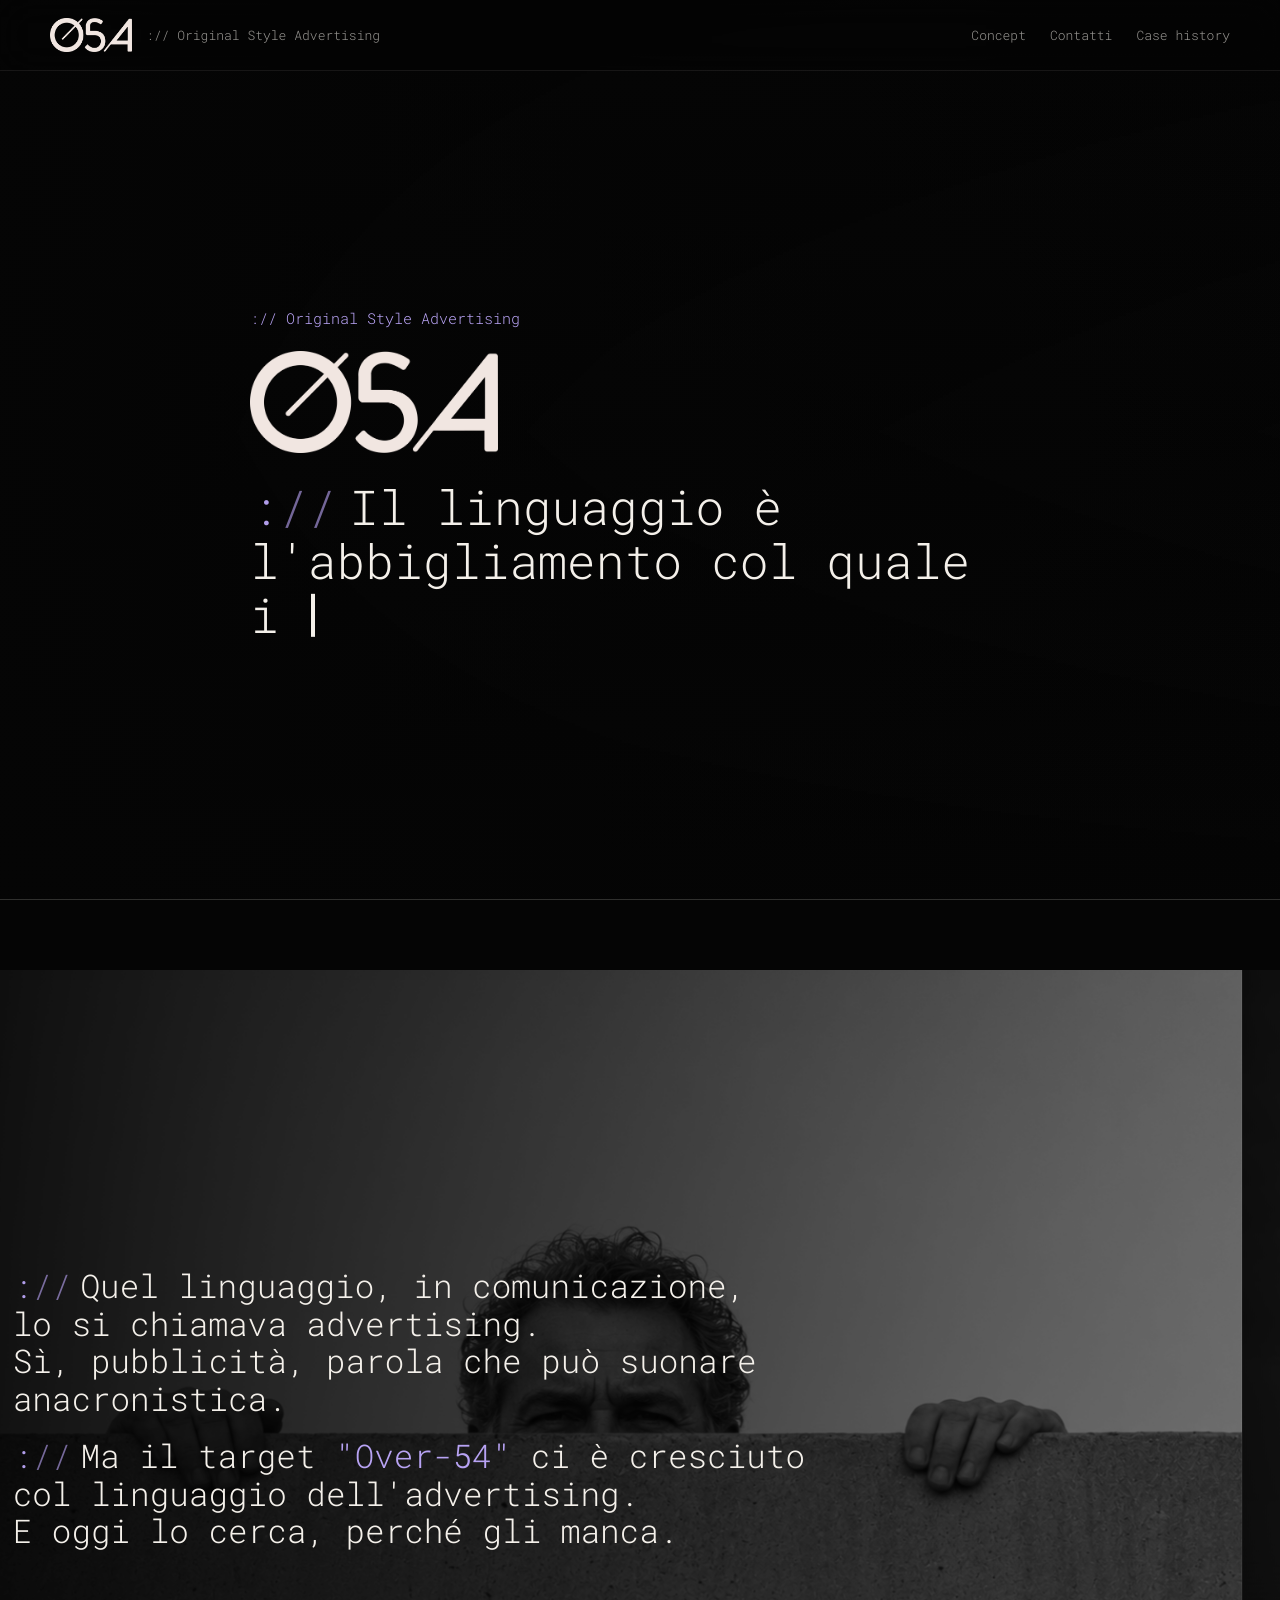
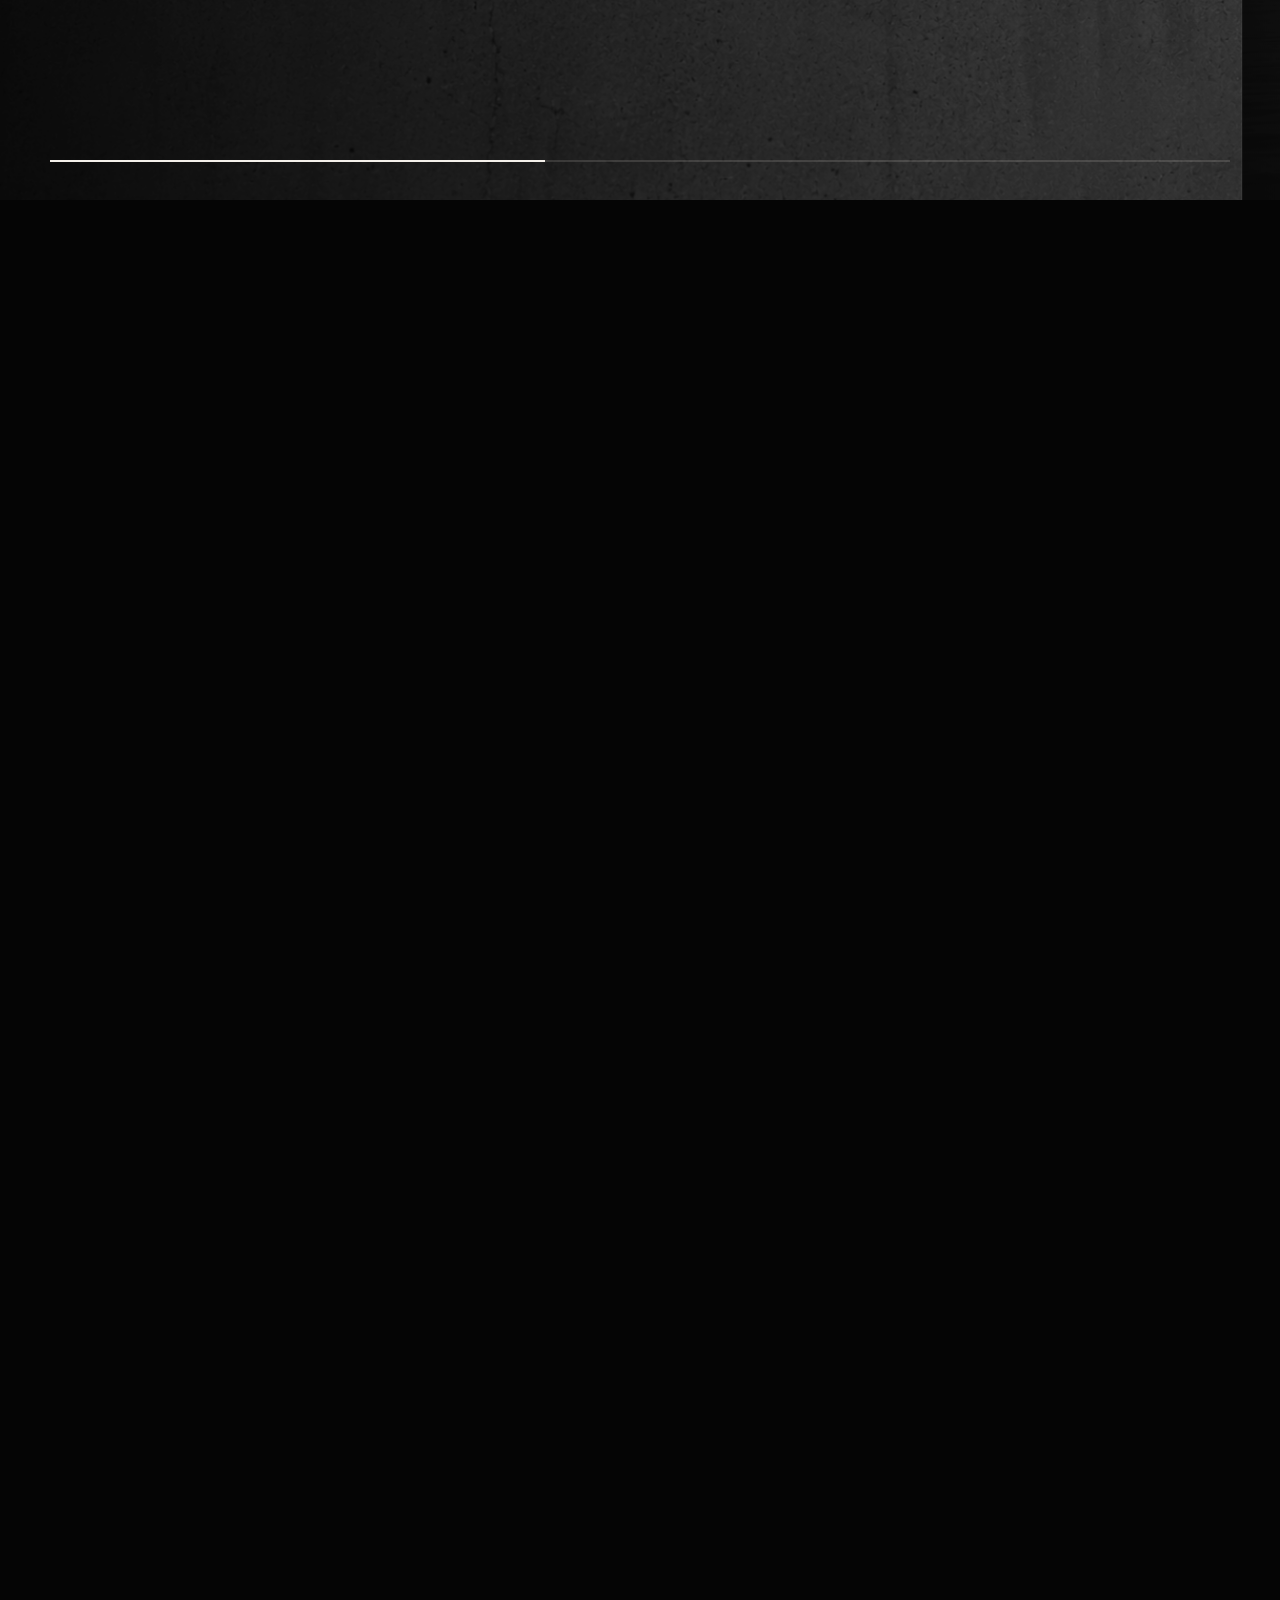
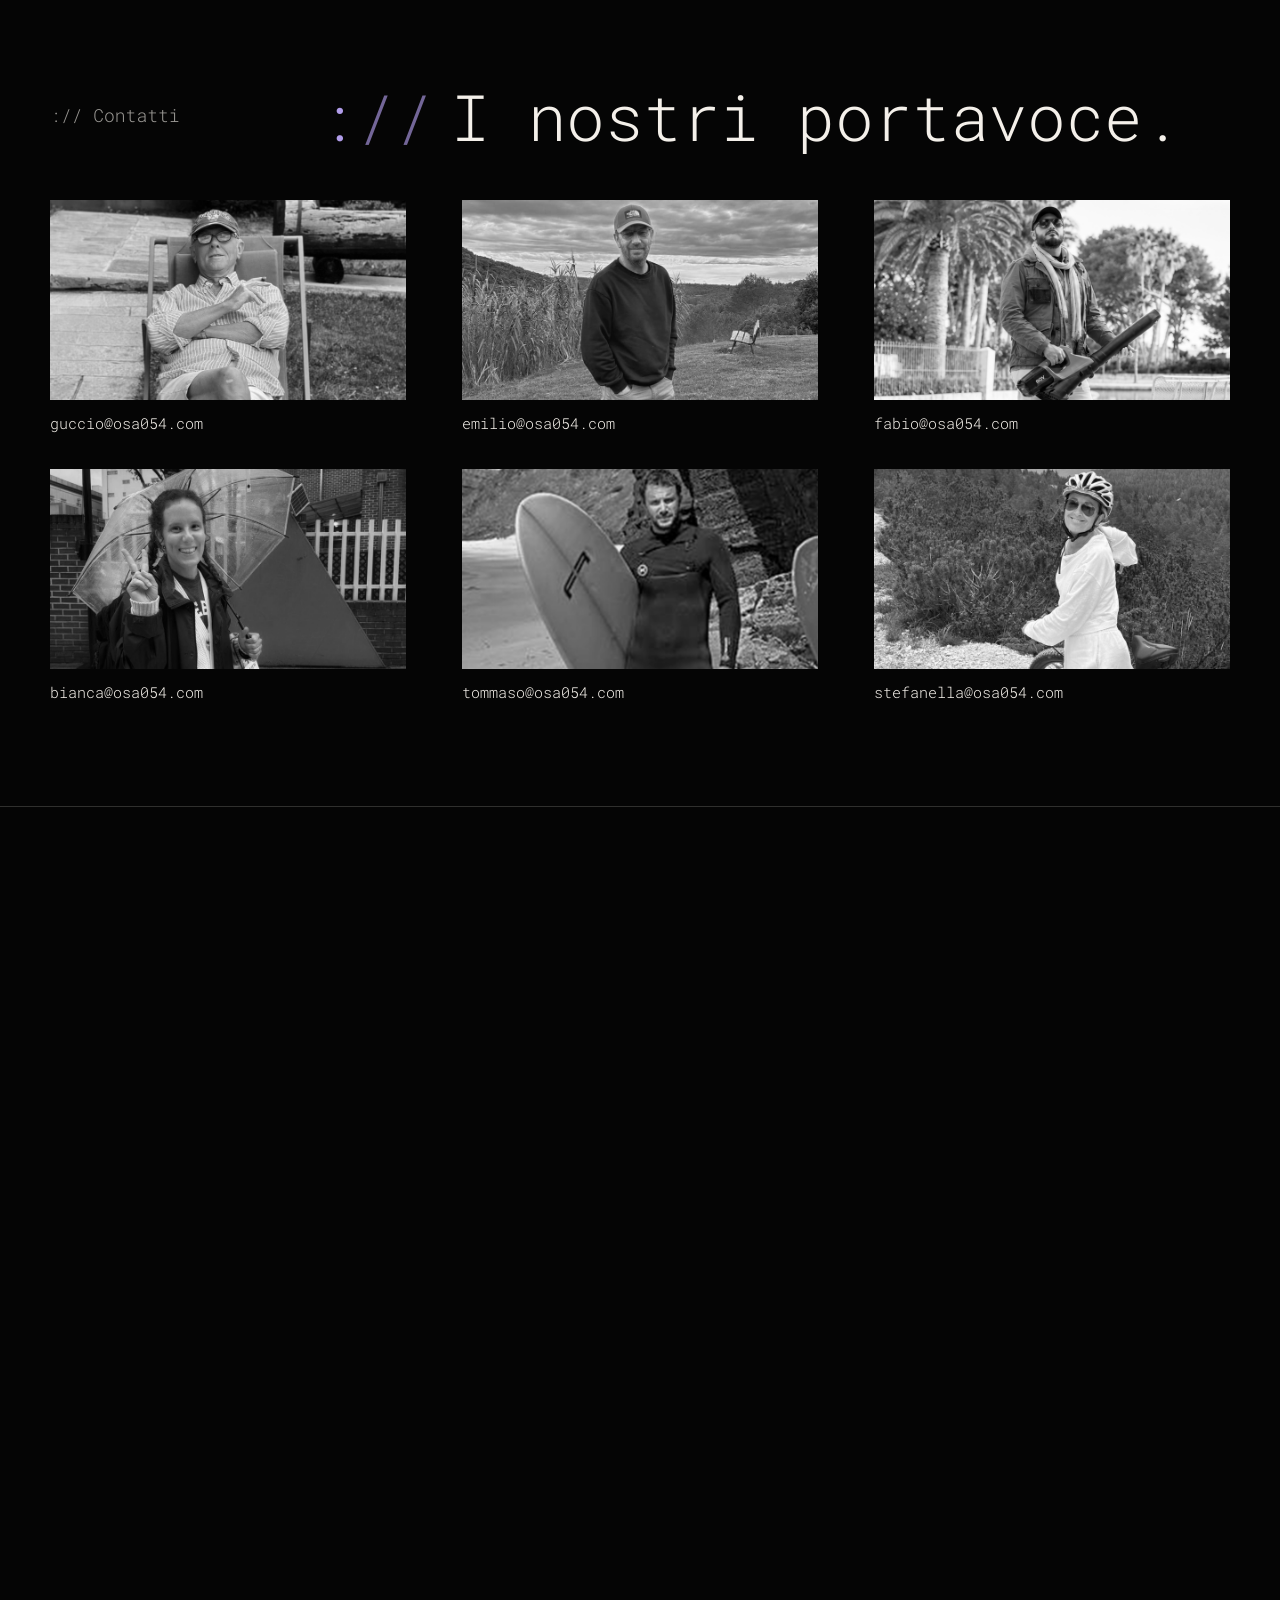
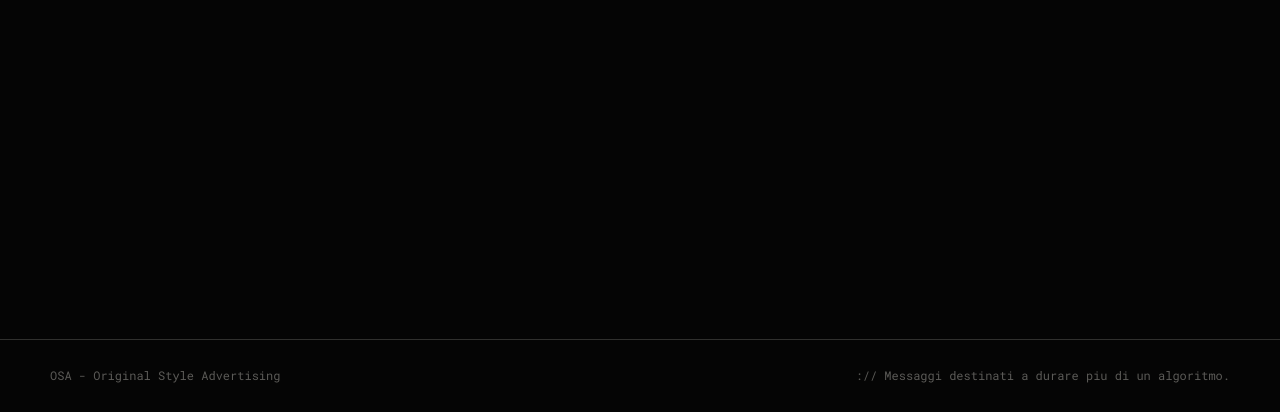
==== commit e62d70a1: "Update osa_site_horizontal_concept_courier.html" ====
--- a/html/osa_site_horizontal_concept_courier.html
+++ b/html/osa_site_horizontal_concept_courier.html
@@ -1198,7 +1198,7 @@
             </div>
           </article>
 
-          <article class="panel" style="--panel-img: url('../foto/osa_coppia_sulla_citta_antica.png')">
+          <article class="panel" style="--panel-img: url('../foto/osa_coppia_sulla_citta_antica.jpg')">
             <div class="panel-content">
               <h2><span class="osa-mark">:<span class="slash">//</span></span>È <span class="hl-sage">Over-54</span>, osserva il mondo da una posizione privilegiata, ha risorse finanziarie, stabilità economica e predisposizione al consumo.</h2>
             </div>
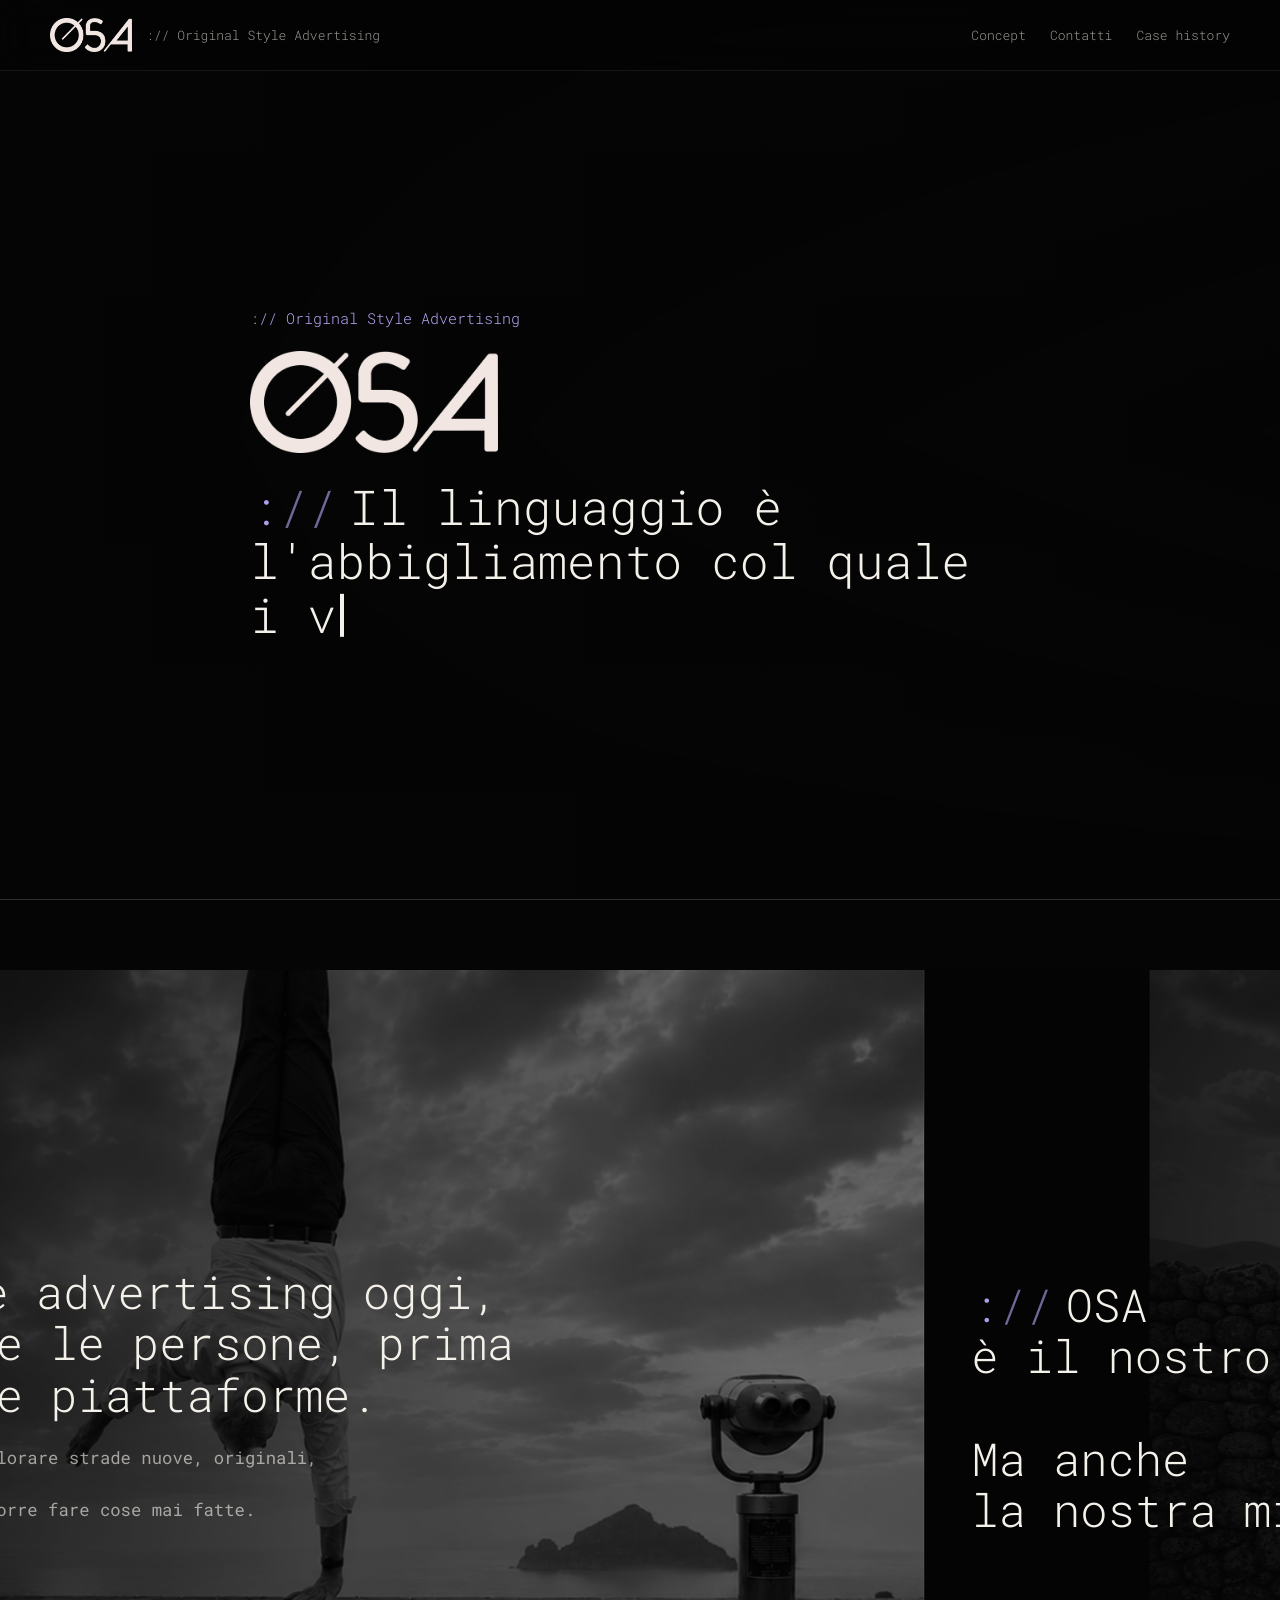
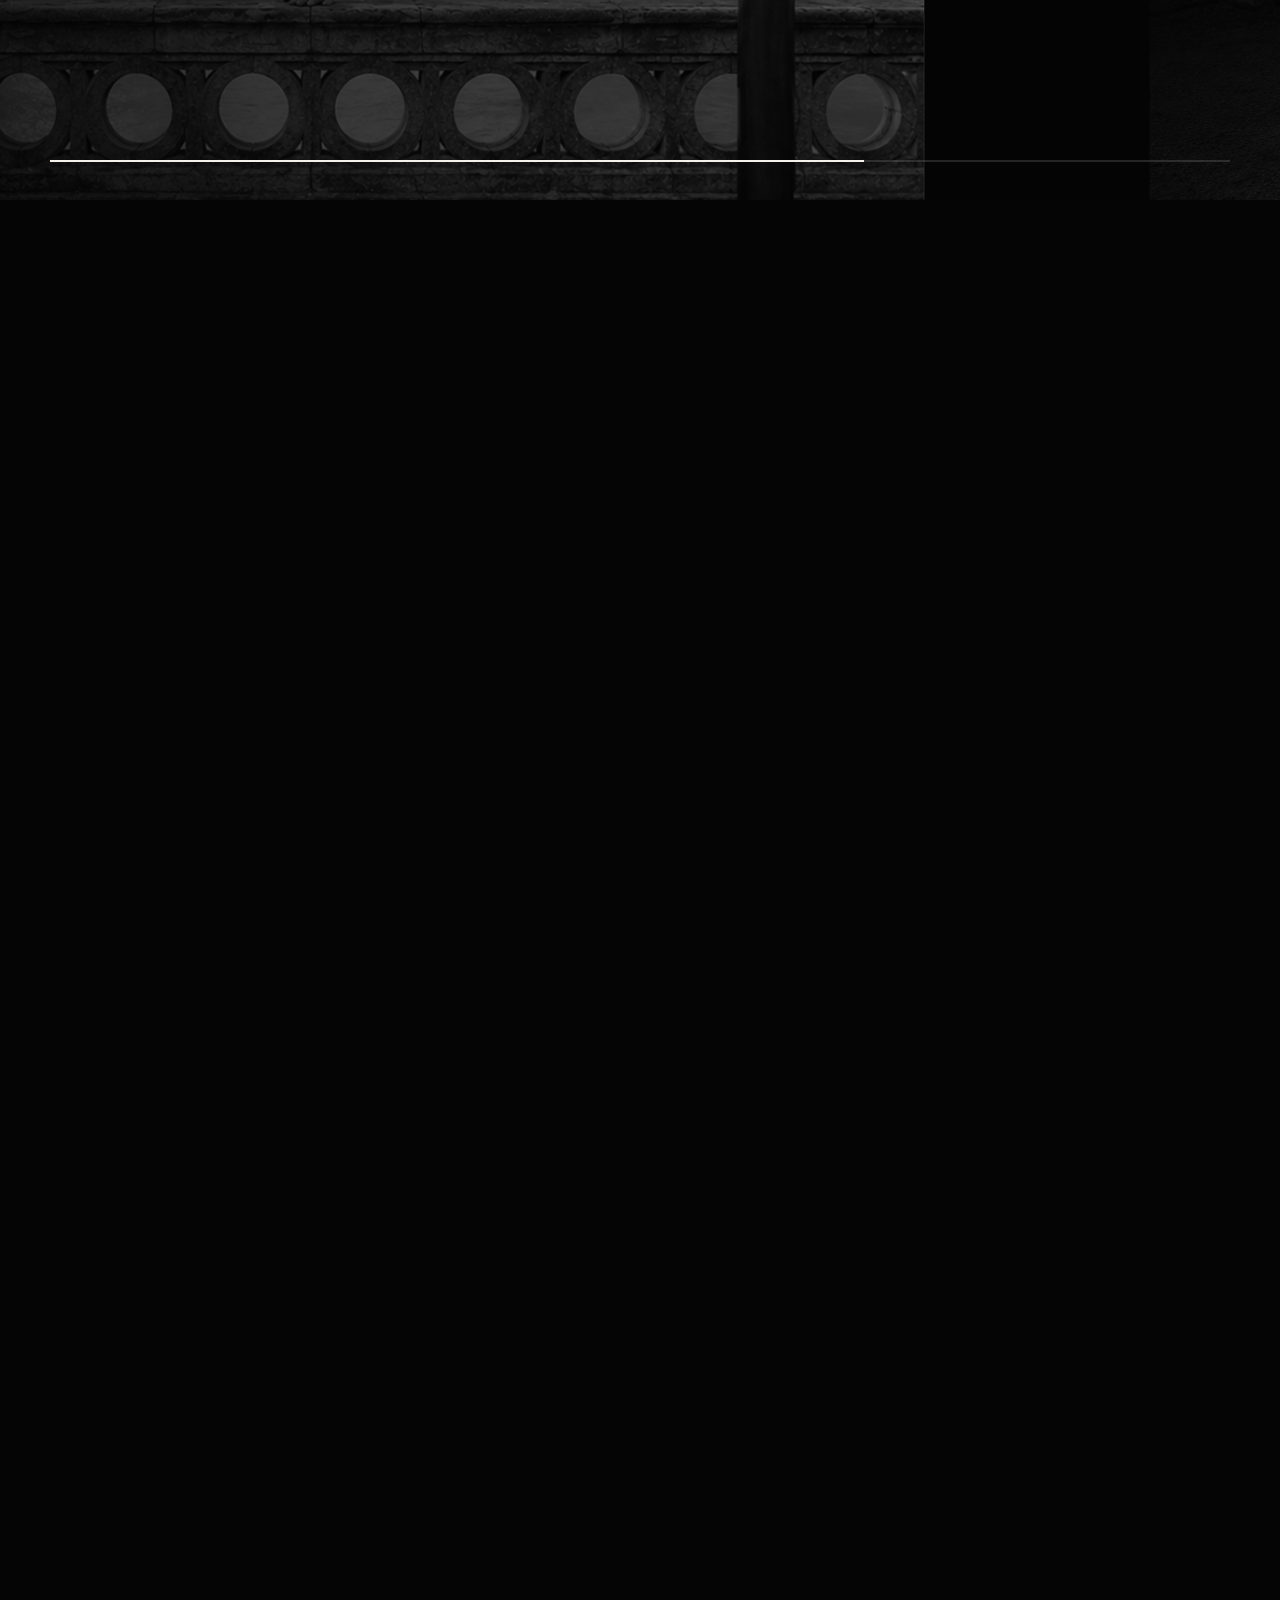
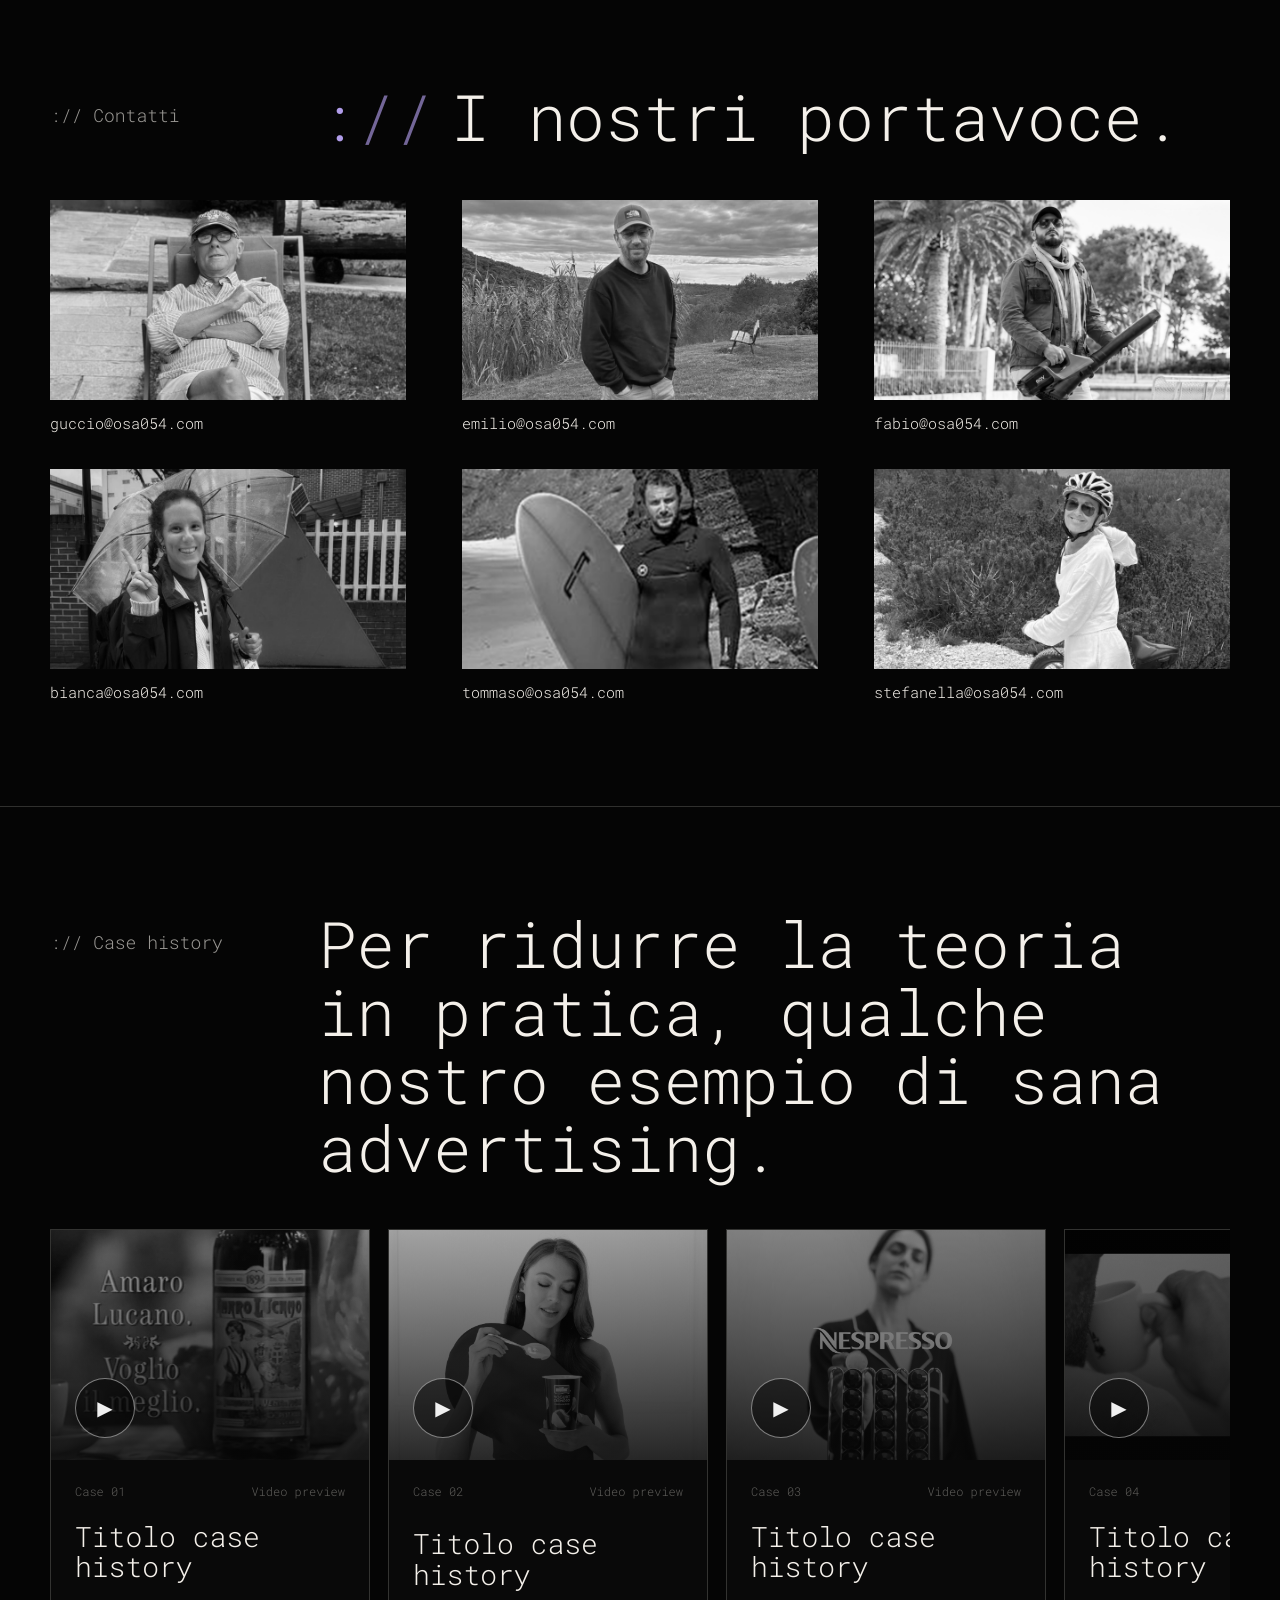
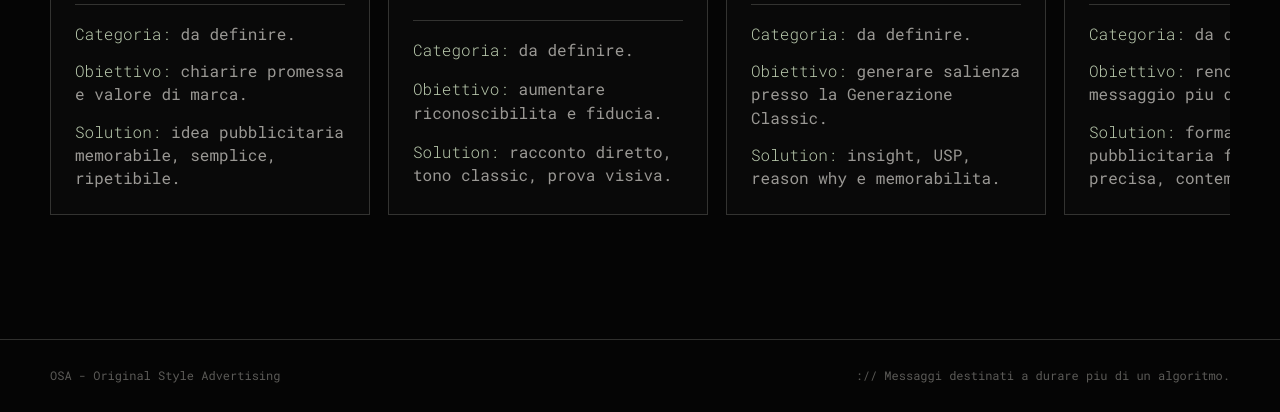
==== commit 8ad44576: "Update osa_site_horizontal_concept_courier.html" ====
--- a/html/osa_site_horizontal_concept_courier.html
+++ b/html/osa_site_horizontal_concept_courier.html
@@ -1183,7 +1183,12 @@
       <div class="shell hero-content reveal">
         <p class="label">:// Original Style Advertising</p>
         <img class="hero-logo" src="../img/logo_osa.png" alt="OSA" />
-        <h2><span class="osa-mark">:<span class="slash">//</span></span><span class="typewriter-text" data-typewriter-text="Il linguaggio è l'abbigliamento col quale i vostri prodotti si presentano in pubblico.">Il linguaggio è l'abbigliamento col quale i vostri prodotti si presentano in pubblico.</span></h2>
+        <h2><span class="osa-mark">:<span class="slash">//</span></span><span class="typewriter-text" data-typewriter-text="Il linguaggio è l'abbigliamento col quale i vostri prodotti si presentano in pubblico."><h2>
+  il linguaggio<br>
+  è l'abbigliamento col quale<br>
+  i vostri prodotti<br>
+  si presentano in pubblico
+</h2></span></h2>
       </div>
     </section>
 
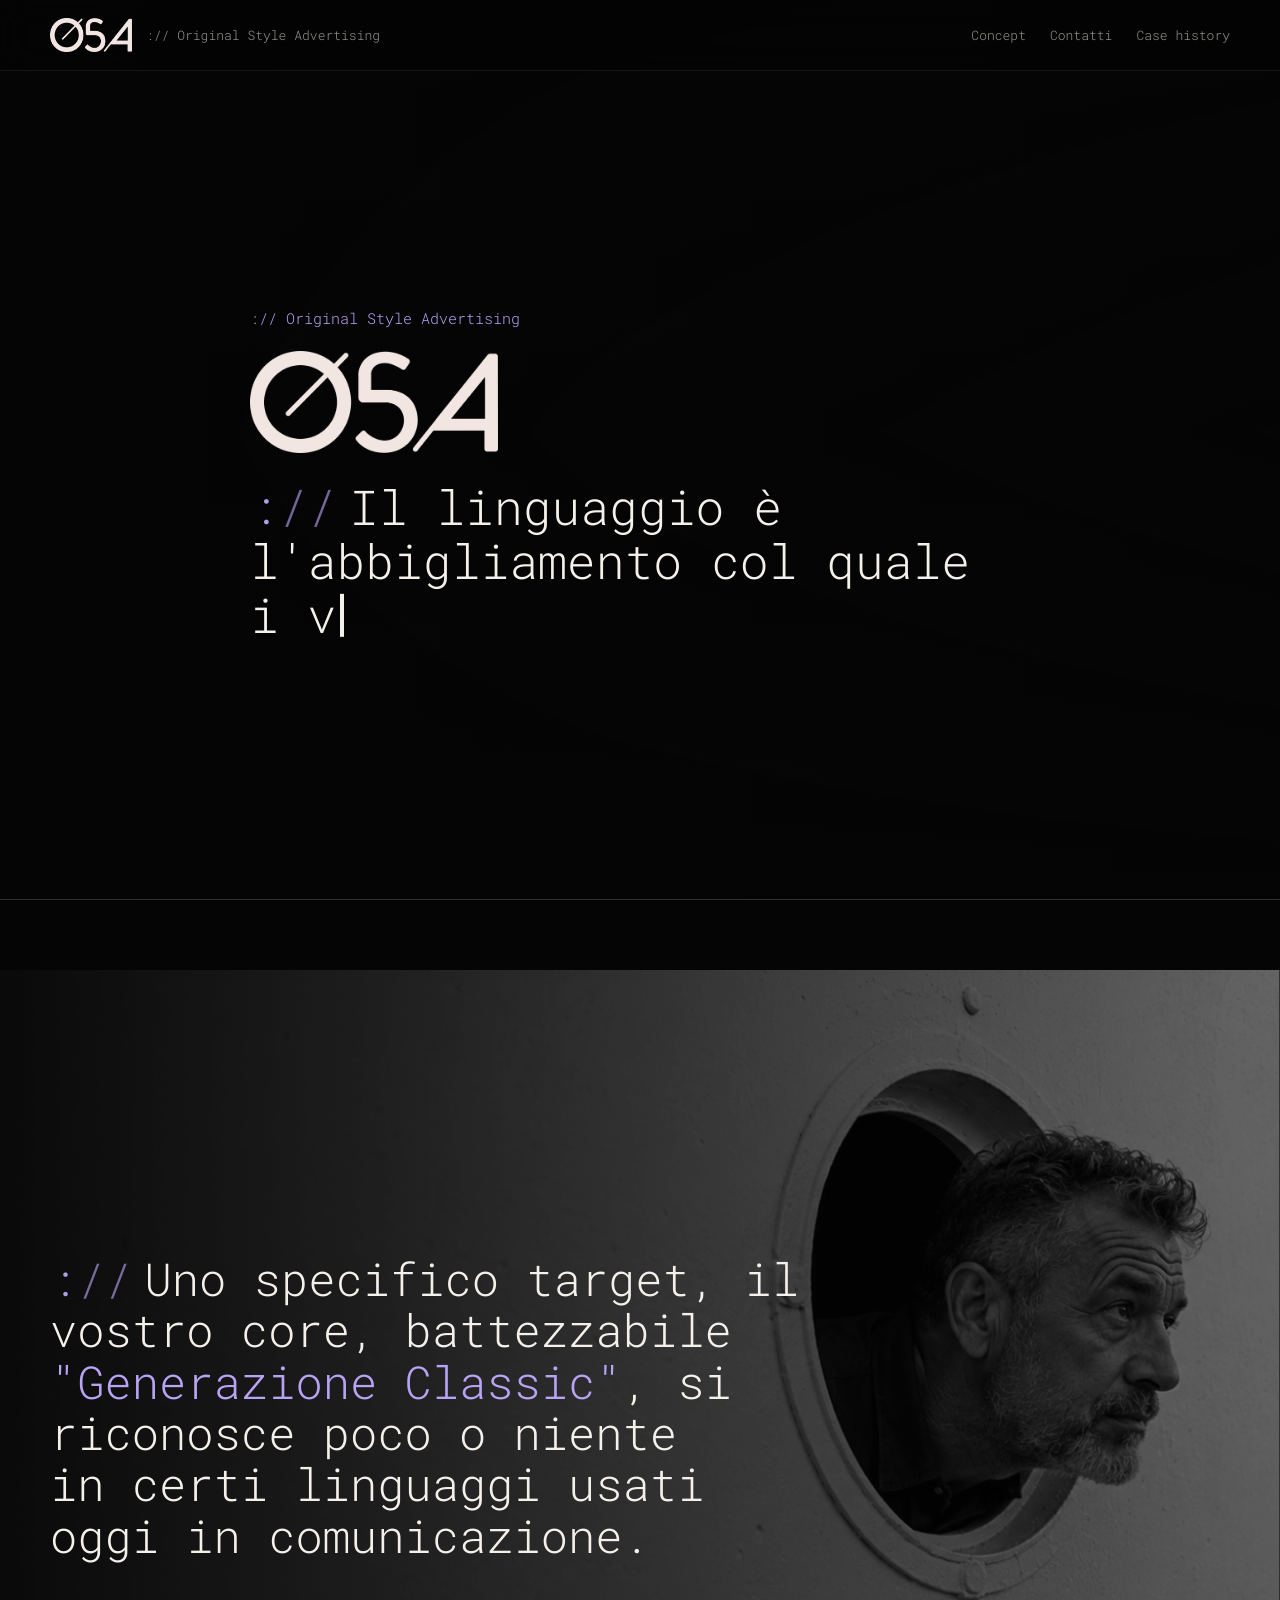
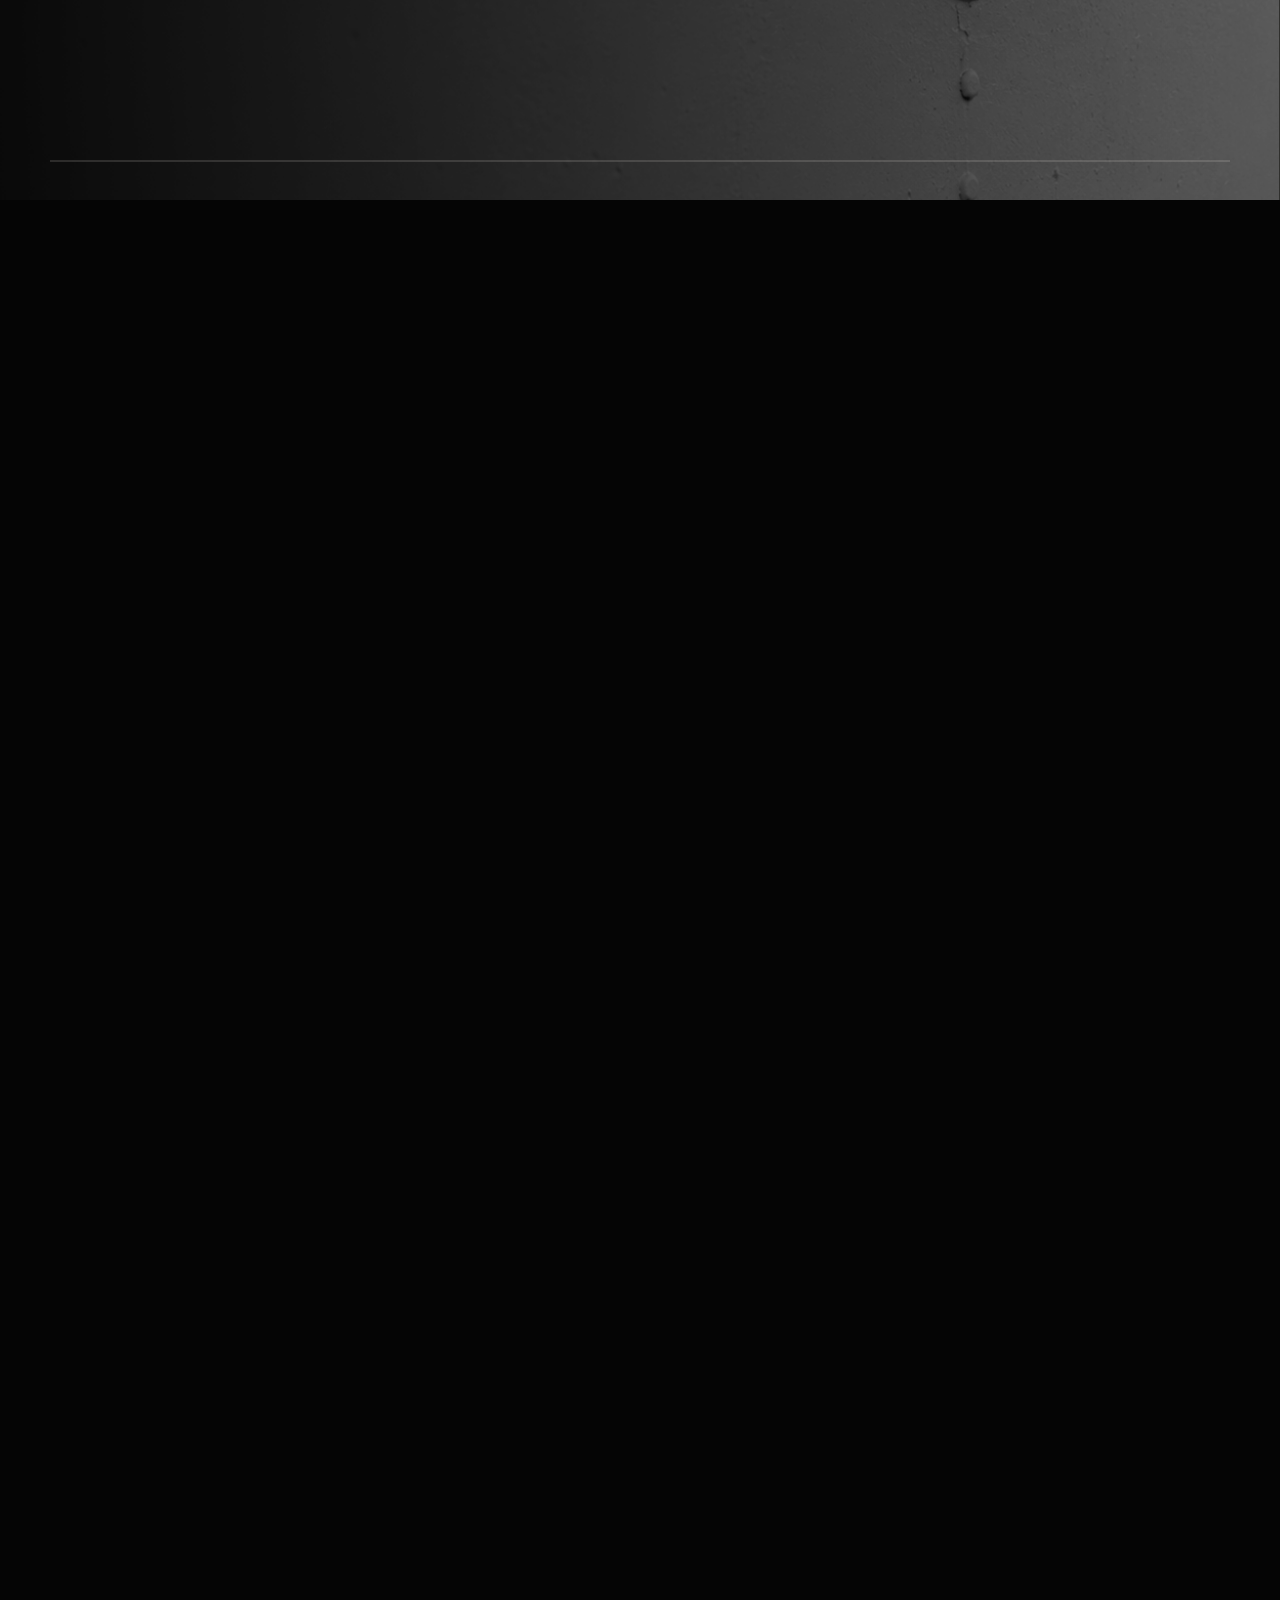
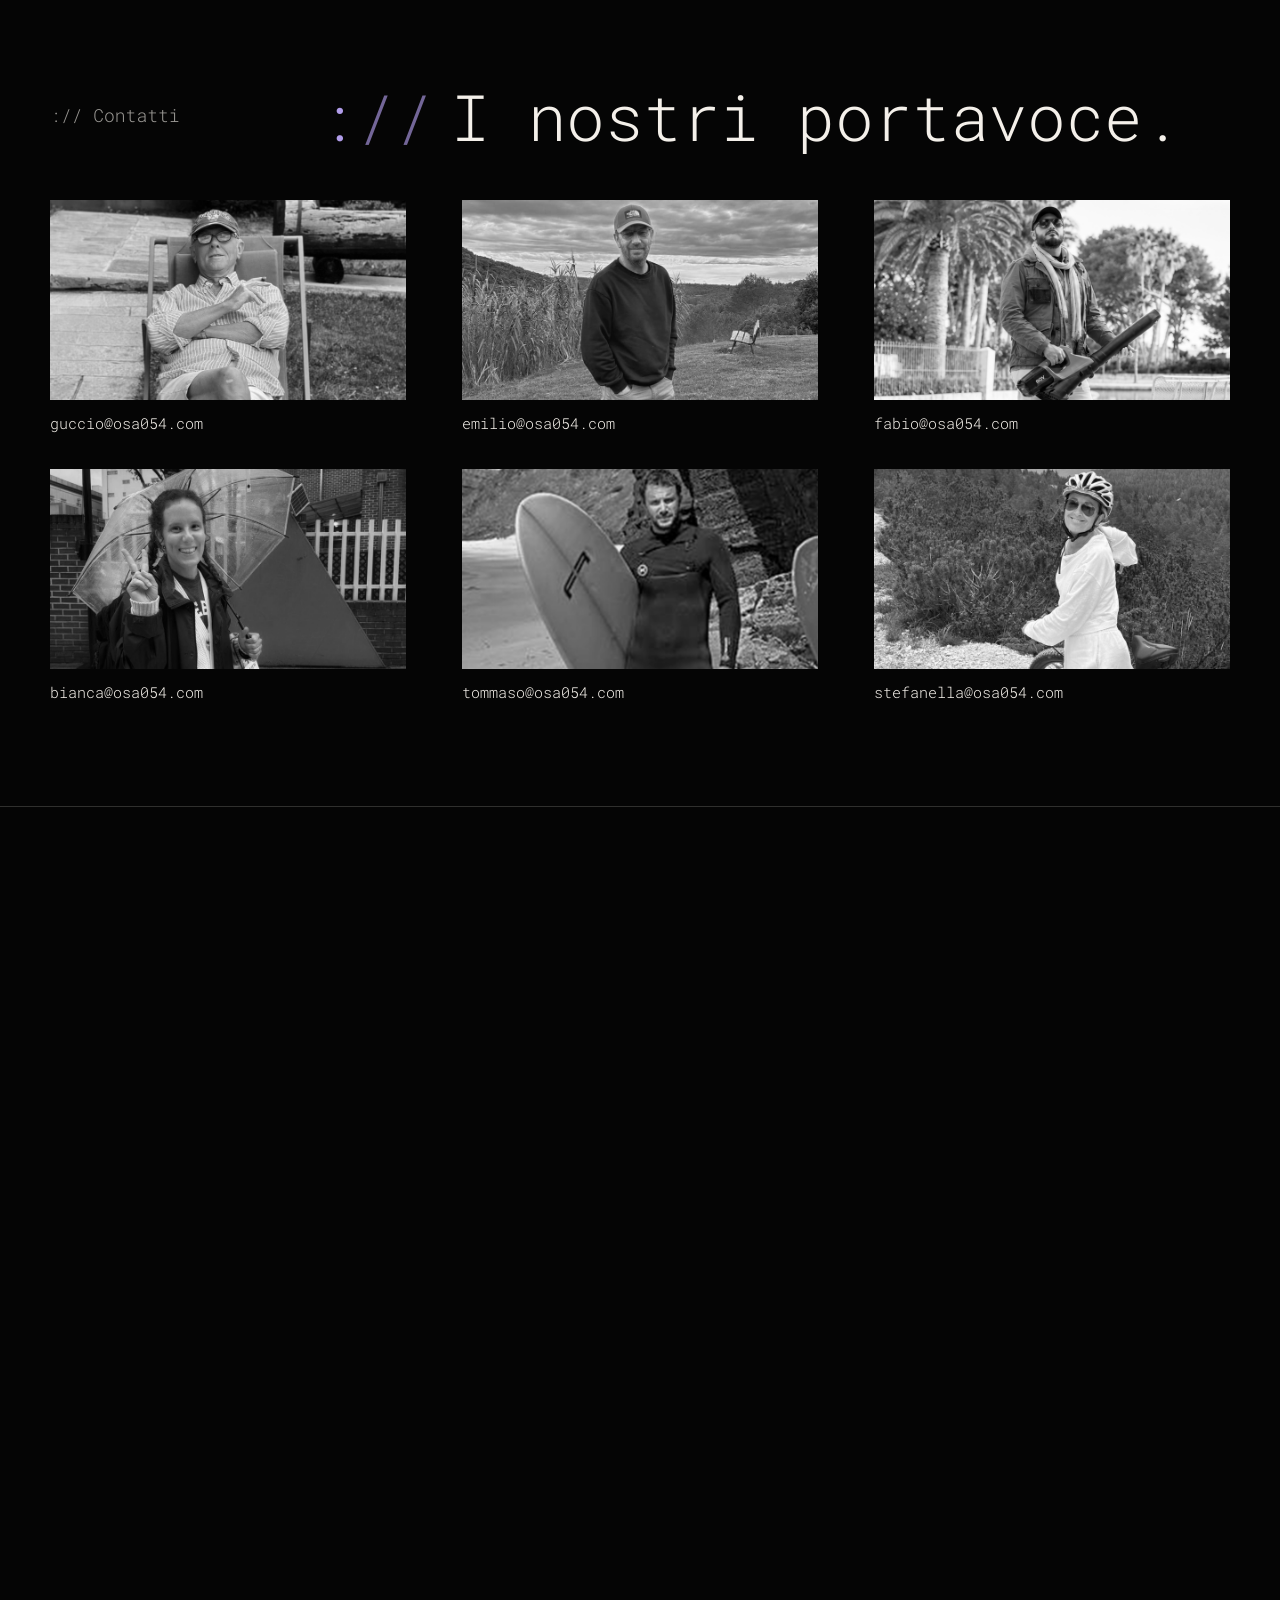
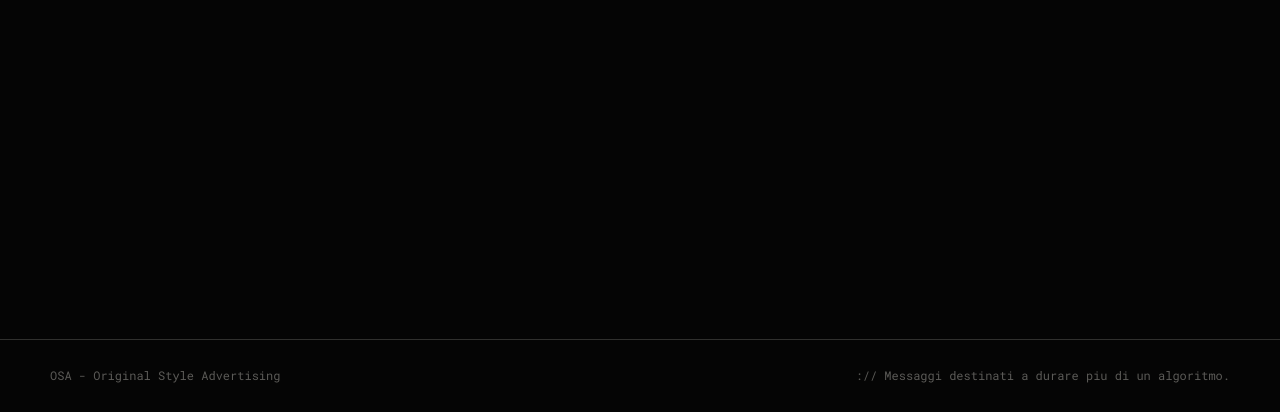
==== commit 17bfed5c: "Update OSA landing and mobile assets" ====
--- a/html/osa_site_horizontal_concept_courier.html
+++ b/html/osa_site_horizontal_concept_courier.html
@@ -1400,7 +1400,7 @@
         <div class="section-head reveal">
           <p class="label">:// Case history</p>
           <div>
-            <h2>Per ridurre la teoria in pratica, qualche nostro esempio di sana advertising.</h2>
+            <h2>Per ridurre la teoria in pratica, qualche nostro esempio di <span class="hl-sage">sana advertising</span>.</h2>
           </div>
         </div>
 
